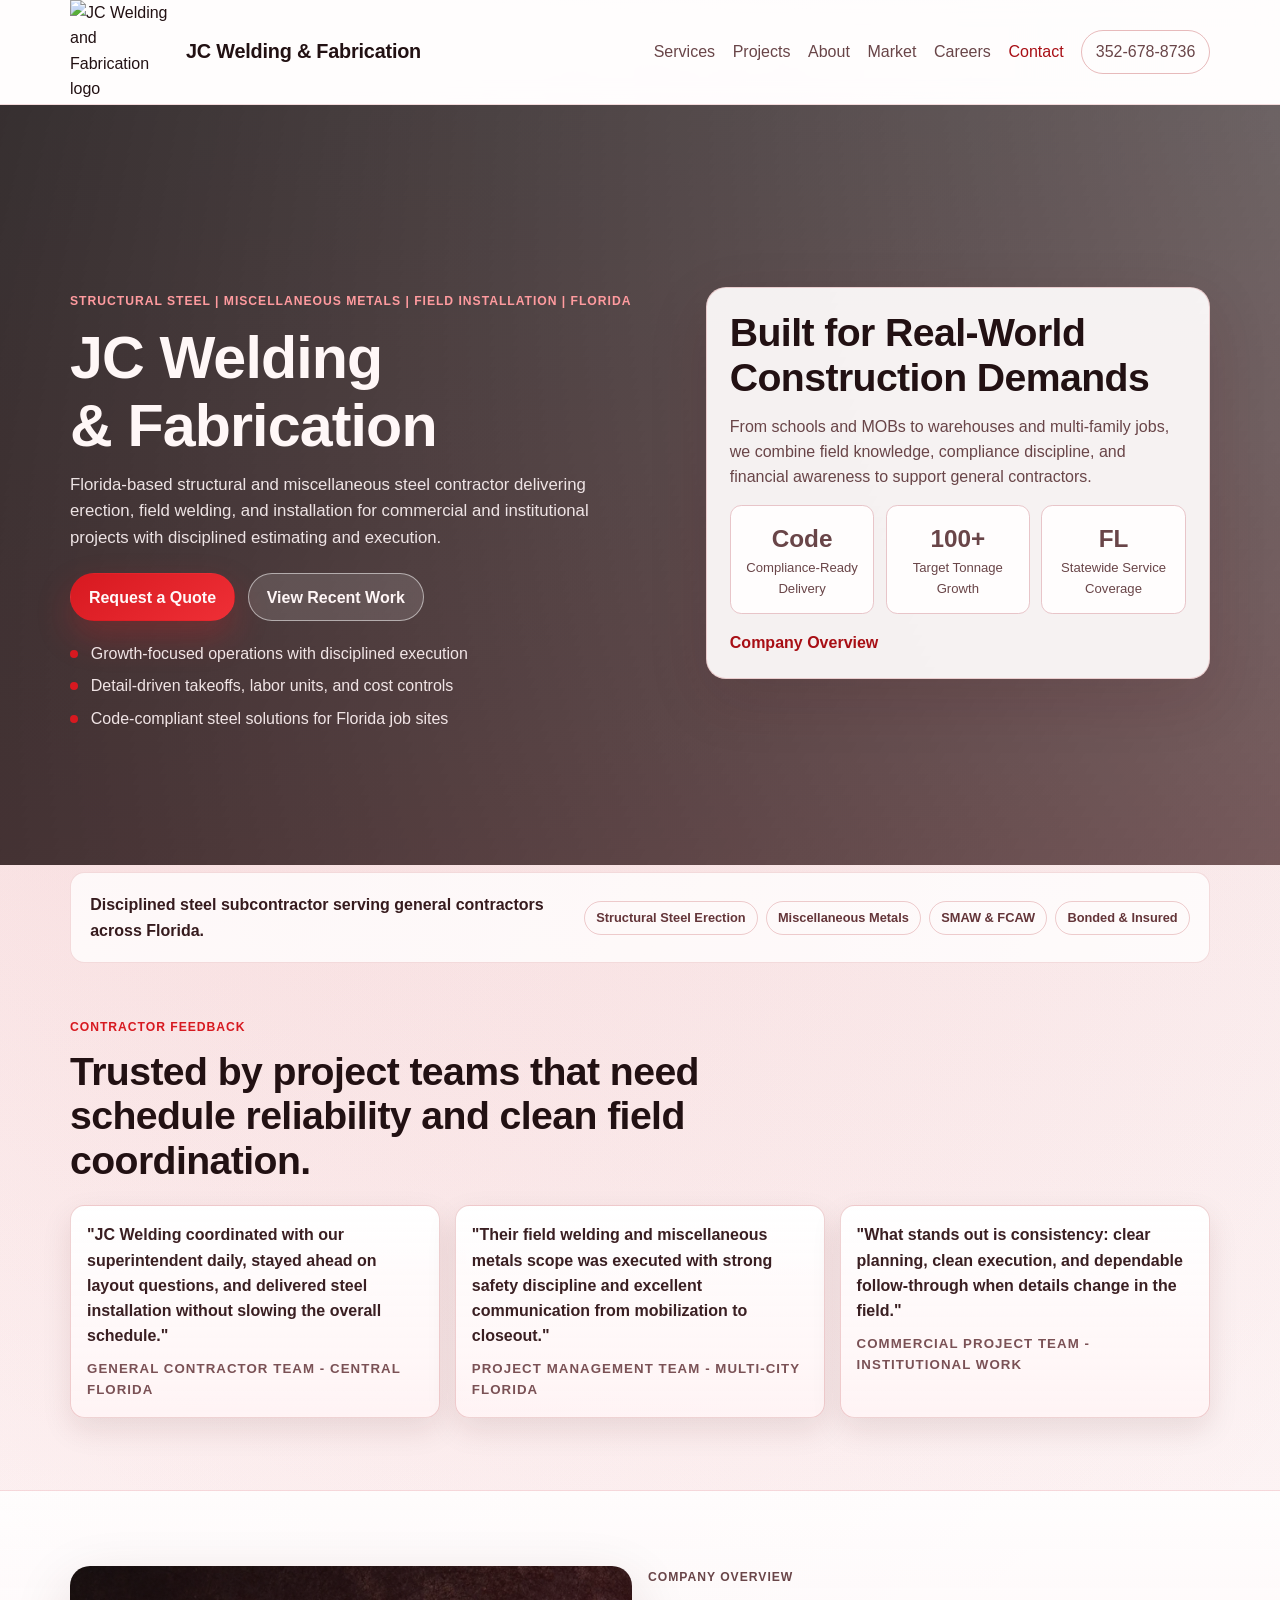
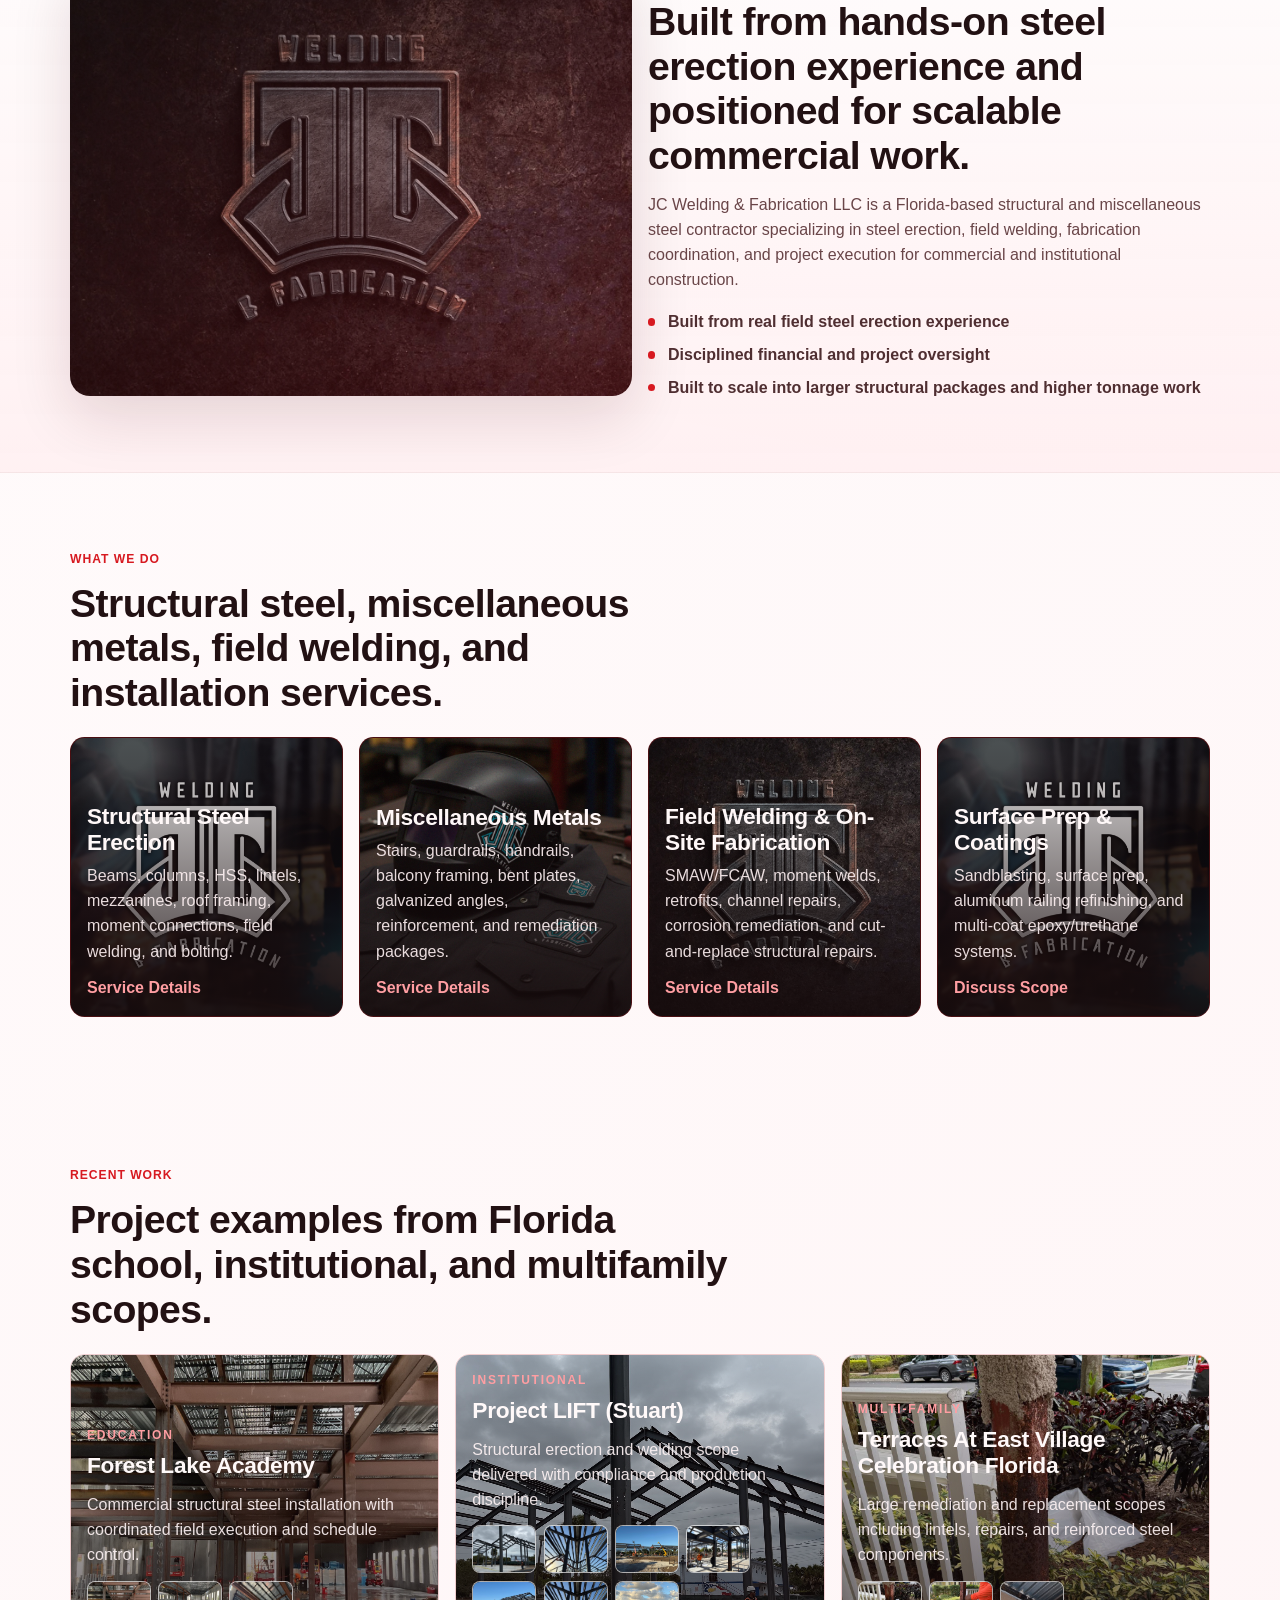
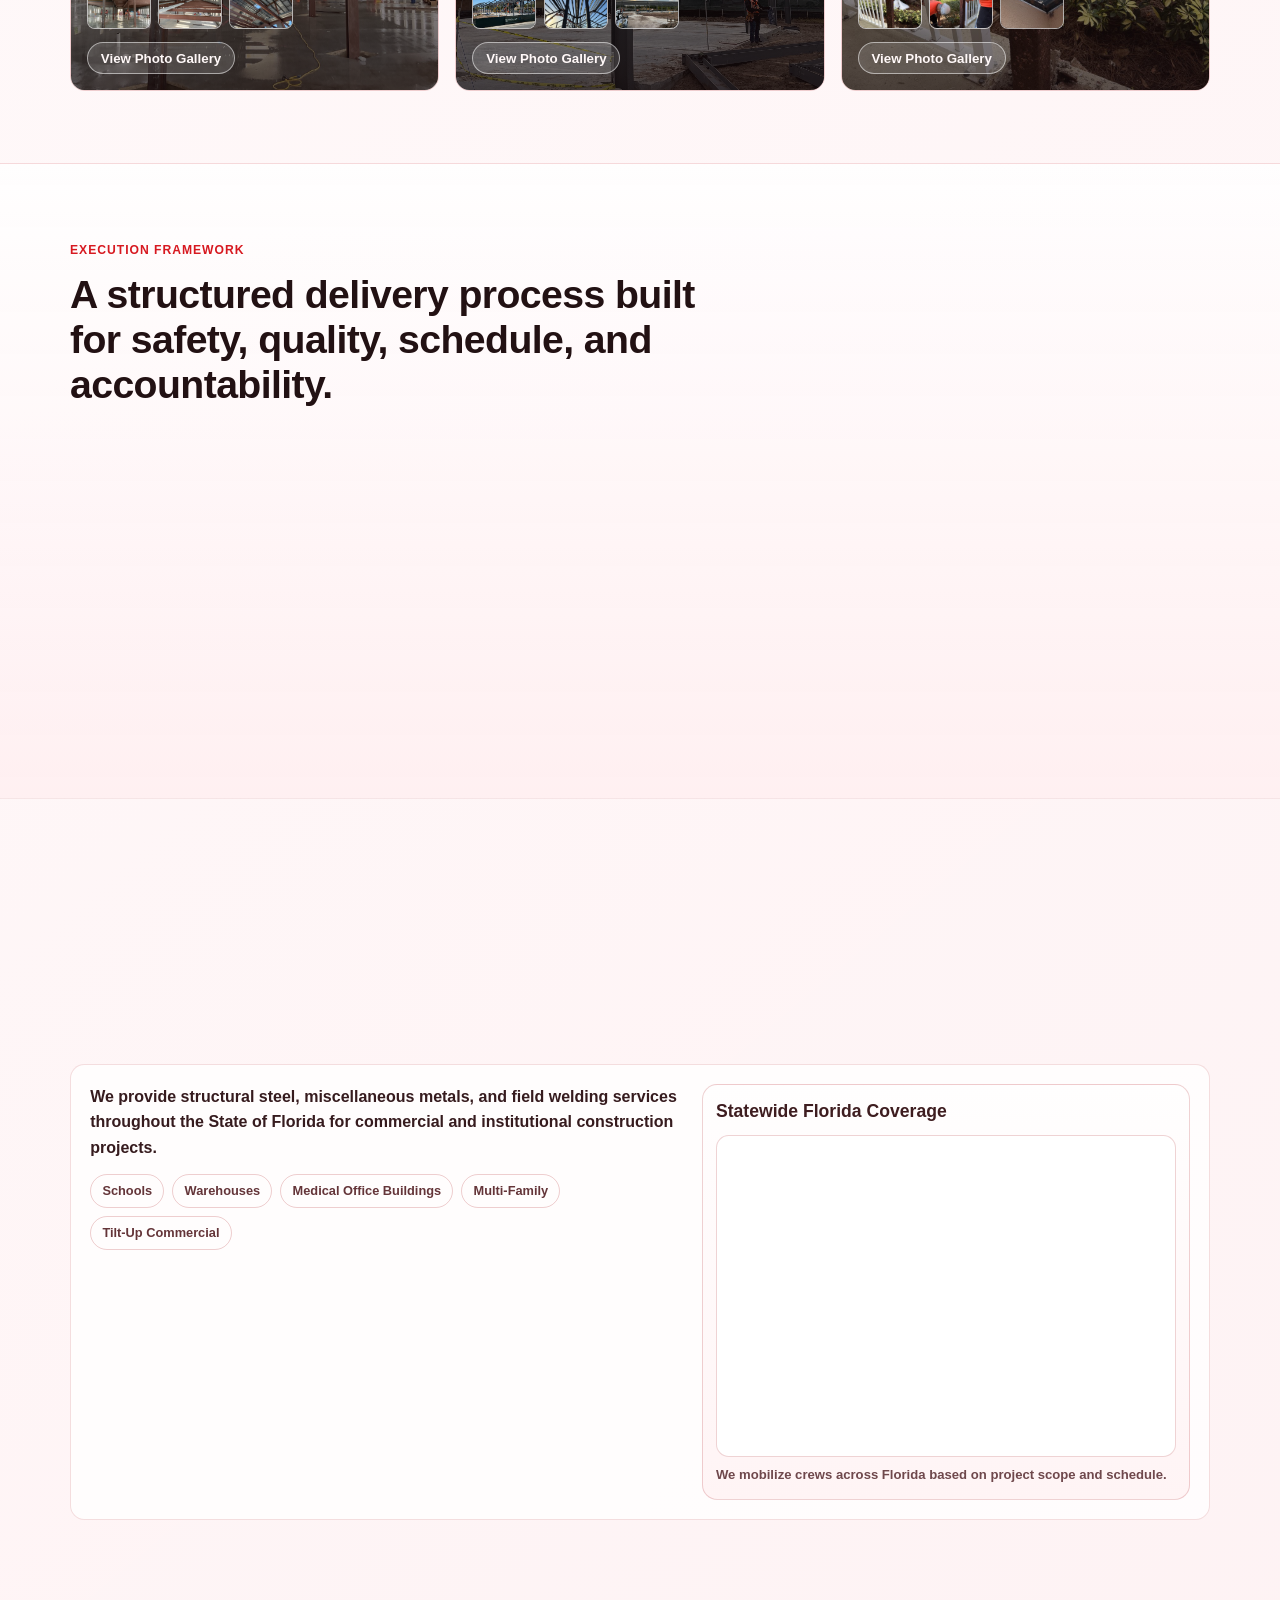
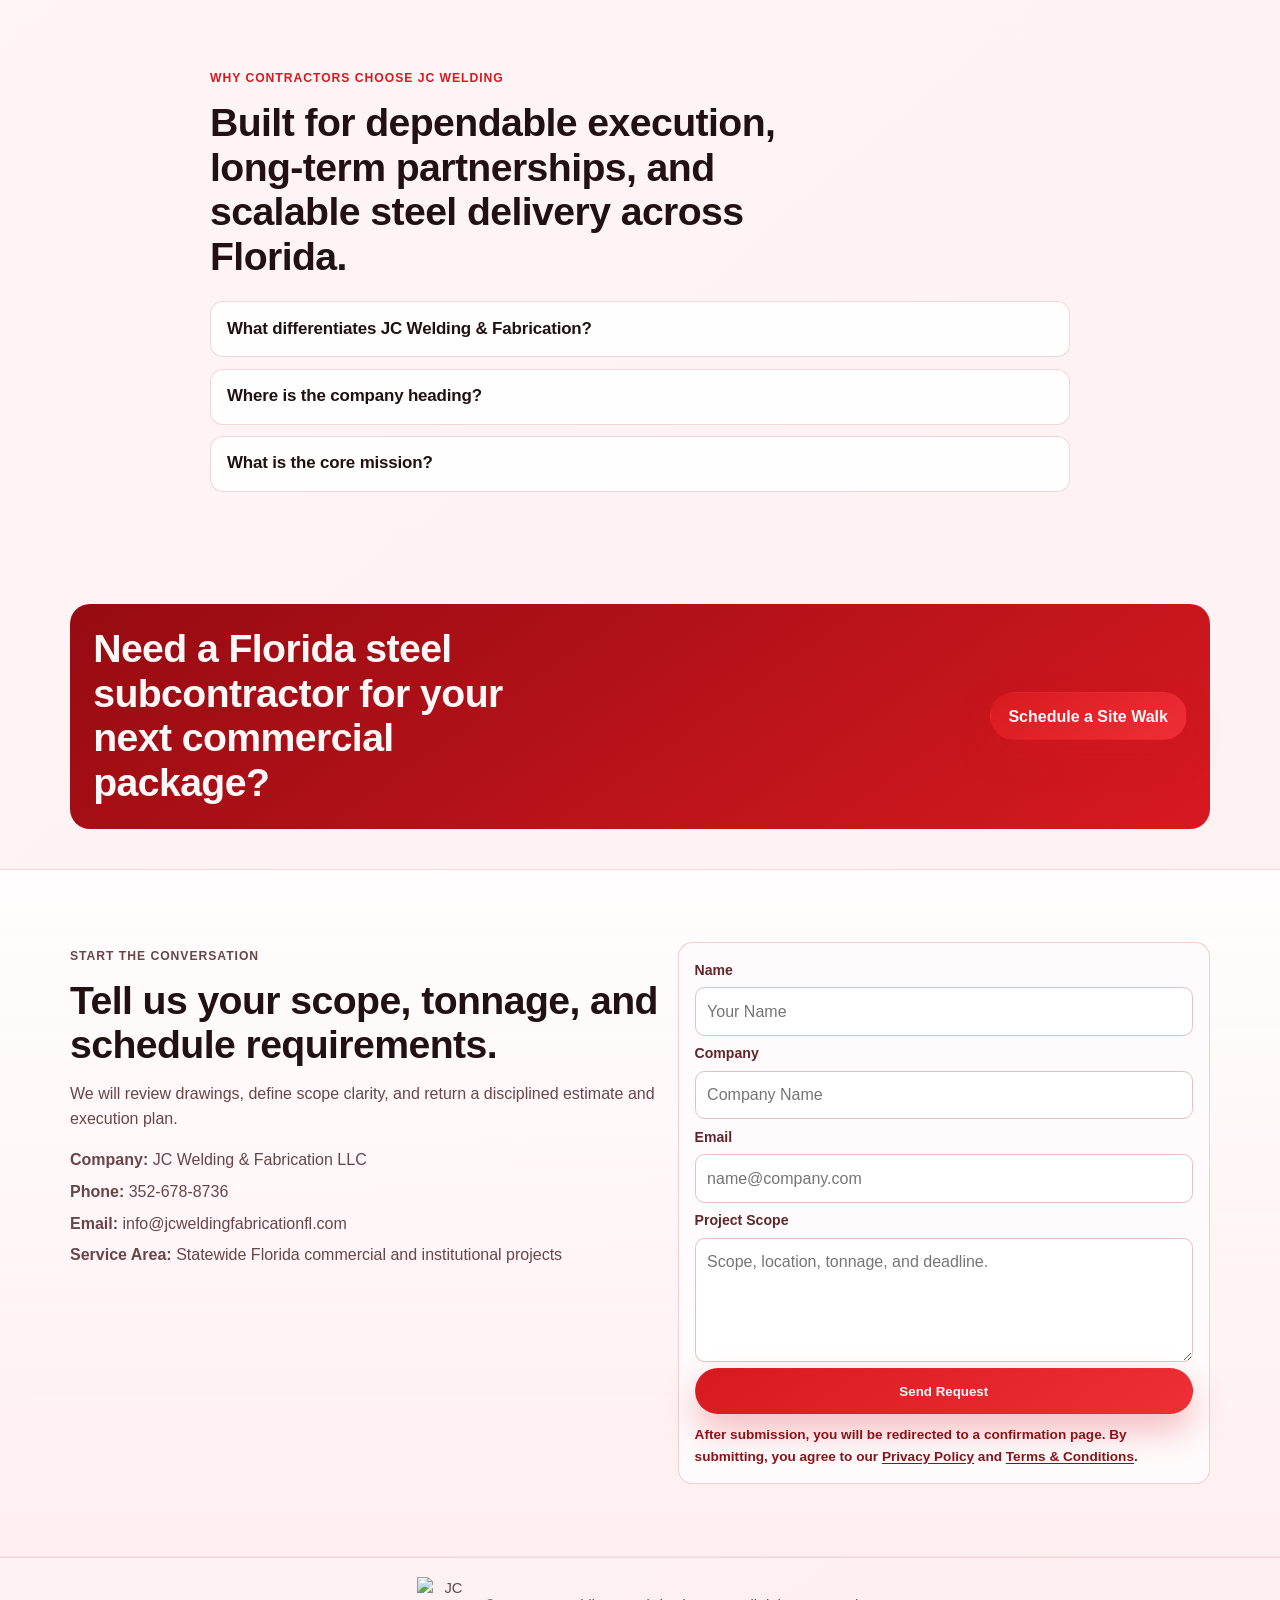
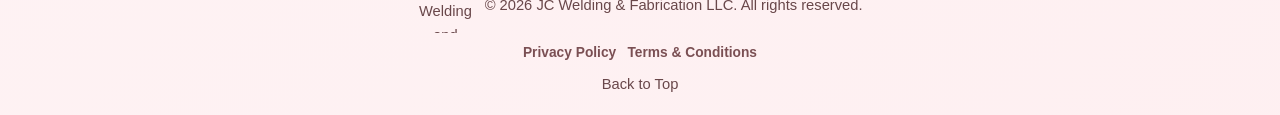
==== index.html @ 506fa2bc "Remove WhatsApp contact options and sync all asset updates" ====
<!DOCTYPE html>
<html lang="en">
<head>
  <meta charset="UTF-8" />
  <meta name="viewport" content="width=device-width, initial-scale=1.0" />
  <title>JC Welding &amp; Fabrication LLC | Structural Steel Florida</title>
  <meta name="description" content="JC Welding & Fabrication LLC is a Florida structural steel and miscellaneous metals contractor specializing in erection, field welding, and commercial installation." />
  <meta name="robots" content="index, follow, max-image-preview:large" />
  <meta name="googlebot" content="index, follow" />
  <meta name="theme-color" content="#c61d24" />
  <link rel="canonical" href="https://jcweldingfabricationfl.com/" />

  <meta property="og:type" content="website" />
  <meta property="og:site_name" content="JC Welding & Fabrication LLC" />
  <meta property="og:title" content="JC Welding & Fabrication LLC | Structural Steel Florida" />
  <meta property="og:description" content="Florida structural steel and miscellaneous metals contractor specializing in erection, field welding, and commercial installation." />
  <meta property="og:url" content="https://jcweldingfabricationfl.com/" />
  <meta property="og:image" content="https://jcweldingfabricationfl.com/assets/jc-logo-red-white.png?v=2" />

  <meta name="twitter:card" content="summary_large_image" />
  <meta name="twitter:title" content="JC Welding & Fabrication LLC | Structural Steel Florida" />
  <meta name="twitter:description" content="Florida structural steel and miscellaneous metals contractor specializing in erection, field welding, and commercial installation." />
  <meta name="twitter:image" content="https://jcweldingfabricationfl.com/assets/jc-logo-red-white.png?v=2" />
  <link rel="icon" type="image/png" sizes="32x32" href="assets/favicon-32x32.png?v=2" />
  <link rel="icon" type="image/png" sizes="16x16" href="assets/favicon-16x16.png?v=2" />
  <link rel="apple-touch-icon" sizes="180x180" href="assets/apple-touch-icon.png?v=2" />
  <link rel="stylesheet" href="styles.css" />
  <script type="application/ld+json">
    {
      "@context": "https://schema.org",
      "@graph": [
        {
          "@type": "WebSite",
          "name": "JC Welding & Fabrication LLC",
          "url": "https://jcweldingfabricationfl.com/"
        },
        {
          "@type": "GeneralContractor",
          "name": "JC Welding & Fabrication LLC",
          "url": "https://jcweldingfabricationfl.com/",
          "image": "https://jcweldingfabricationfl.com/assets/jc-logo-red-white.png?v=2",
          "telephone": "+1-352-678-8736",
          "email": "info@jcweldingfabricationfl.com",
          "areaServed": "Florida",
          "knowsAbout": [
            "Structural steel erection",
            "Miscellaneous metals",
            "Field welding",
            "Commercial steel installation"
          ]
        },
        {
          "@type": "FAQPage",
          "mainEntity": [
            {
              "@type": "Question",
              "name": "What differentiates JC Welding & Fabrication?",
              "acceptedAnswer": {
                "@type": "Answer",
                "text": "JC Welding combines hands-on field execution with structured planning, disciplined estimating, and strong communication across project teams to deliver safe, code-compliant installation and dependable schedule performance."
              }
            },
            {
              "@type": "Question",
              "name": "Where is the company heading?",
              "acceptedAnswer": {
                "@type": "Answer",
                "text": "The company is scaling as a statewide Florida steel subcontractor through expanded crew capacity, improved internal systems, and stronger fabricator partnerships for larger commercial packages."
              }
            },
            {
              "@type": "Question",
              "name": "What is the core mission?",
              "acceptedAnswer": {
                "@type": "Answer",
                "text": "Deliver reliable structural and miscellaneous steel solutions that meet code, protect schedules, and support long-term project success through safety, craftsmanship, and professional service."
              }
            }
          ]
        }
      ]
    }
  </script>
</head>
<body>
  <header class="site-header" id="top">
    <div class="container nav-wrap">
      <a class="logo" href="#top" aria-label="JC Welding and Fabrication home">
        <img class="logo-image" src="assets/jc-logo-red-white.png" alt="JC Welding and Fabrication logo" width="104" height="104" decoding="async" />
        <span class="logo-text">JC Welding &amp; Fabrication</span>
      </a>
      <button class="menu-toggle" aria-label="Toggle navigation" aria-expanded="false">
        <span></span><span></span><span></span>
      </button>
      <nav class="site-nav" aria-label="Main navigation">
        <a href="#services">Services</a>
        <a href="#projects">Projects</a>
        <a href="#about">About</a>
        <a href="#market">Market</a>
        <a href="/careers.html">Careers</a>
        <a href="#contact">Contact</a>
        <a class="nav-cta" href="tel:+13526788736">352-678-8736</a>
      </nav>
    </div>
  </header>

  <main>
    <section class="hero">
      <div class="hero-media" aria-hidden="true"></div>
      <div class="hero-overlay" aria-hidden="true"></div>
      <div class="container hero-grid">
        <div class="hero-copy reveal">
          <p class="eyebrow">Structural Steel | Miscellaneous Metals | Field Installation | Florida</p>
          <h1>JC Welding &amp; Fabrication</h1>
          <p class="intro">Florida-based structural and miscellaneous steel contractor delivering erection, field welding, and installation for commercial and institutional projects with disciplined estimating and execution.</p>
          <div class="hero-actions">
            <a class="btn btn-primary" href="#contact">Request a Quote</a>
            <a class="btn btn-secondary" href="#projects">View Recent Work</a>
          </div>
          <ul class="hero-checks">
            <li>Growth-focused operations with disciplined execution</li>
            <li>Detail-driven takeoffs, labor units, and cost controls</li>
            <li>Code-compliant steel solutions for Florida job sites</li>
          </ul>
        </div>

        <aside class="hero-panel reveal" aria-label="Company snapshot">
          <h2>Built for Real-World Construction Demands</h2>
          <p>From schools and MOBs to warehouses and multi-family jobs, we combine field knowledge, compliance discipline, and financial awareness to support general contractors.</p>
          <div class="hero-stats">
            <article>
              <p class="value">Code</p>
              <p class="label">Compliance-Ready Delivery</p>
            </article>
            <article>
              <p class="value">100+</p>
              <p class="label">Target Tonnage Growth</p>
            </article>
            <article>
              <p class="value">FL</p>
              <p class="label">Statewide Service Coverage</p>
            </article>
          </div>
          <a class="panel-link" href="#about">Company Overview</a>
        </aside>
      </div>
    </section>

    <section class="trust-bar">
      <div class="container trust-grid reveal">
        <p>Disciplined steel subcontractor serving general contractors across Florida.</p>
        <div class="badges">
          <span>Structural Steel Erection</span>
          <span>Miscellaneous Metals</span>
          <span>SMAW &amp; FCAW</span>
          <span>Bonded &amp; Insured</span>
        </div>
      </div>
    </section>

    <section class="section testimonials" id="testimonials">
      <div class="container">
        <div class="section-head reveal">
          <p class="eyebrow">Contractor Feedback</p>
          <h2>Trusted by project teams that need schedule reliability and clean field coordination.</h2>
        </div>
        <div class="testimonials-grid">
          <article class="testimonial-card reveal">
            <p class="quote">"JC Welding coordinated with our superintendent daily, stayed ahead on layout questions, and delivered steel installation without slowing the overall schedule."</p>
            <p class="author">General Contractor Team - Central Florida</p>
          </article>
          <article class="testimonial-card reveal">
            <p class="quote">"Their field welding and miscellaneous metals scope was executed with strong safety discipline and excellent communication from mobilization to closeout."</p>
            <p class="author">Project Management Team - Multi-City Florida</p>
          </article>
          <article class="testimonial-card reveal">
            <p class="quote">"What stands out is consistency: clear planning, clean execution, and dependable follow-through when details change in the field."</p>
            <p class="author">Commercial Project Team - Institutional Work</p>
          </article>
        </div>
      </div>
    </section>

    <section class="section section-alt" id="about">
      <div class="container about-grid">
        <div class="about-media reveal" role="img" aria-label="JC Welding and Fabrication field crew"></div>
        <div class="about-copy reveal">
          <p class="eyebrow">Company Overview</p>
          <h2>Built from hands-on steel erection experience and positioned for scalable commercial work.</h2>
          <p>JC Welding &amp; Fabrication LLC is a Florida-based structural and miscellaneous steel contractor specializing in steel erection, field welding, fabrication coordination, and project execution for commercial and institutional construction.</p>
          <ul class="about-list">
            <li>Built from real field steel erection experience</li>
            <li>Disciplined financial and project oversight</li>
            <li>Built to scale into larger structural packages and higher tonnage work</li>
          </ul>
        </div>
      </div>
    </section>

    <section class="section" id="services">
      <div class="container">
        <div class="section-head reveal">
          <p class="eyebrow">What We Do</p>
          <h2>Structural steel, miscellaneous metals, field welding, and installation services.</h2>
        </div>
        <div class="service-grid">
          <article class="service-card reveal" style="--card-image: url('assets/optimized/service1.jpg');">
            <div class="service-content">
              <h3>Structural Steel Erection</h3>
              <p>Beams, columns, HSS, lintels, mezzanines, roof framing, moment connections, field welding, and bolting.</p>
              <a href="structural-steel-florida.html">Service Details</a>
            </div>
          </article>
          <article class="service-card reveal" style="--card-image: url('assets/optimized/service3.jpg');">
            <div class="service-content">
              <h3>Miscellaneous Metals</h3>
              <p>Stairs, guardrails, handrails, balcony framing, bent plates, galvanized angles, reinforcement, and remediation packages.</p>
              <a href="miscellaneous-metals-florida.html">Service Details</a>
            </div>
          </article>
          <article class="service-card reveal" style="--card-image: url('assets/optimized/about-5.jpg');">
            <div class="service-content">
              <h3>Field Welding &amp; On-Site Fabrication</h3>
              <p>SMAW/FCAW, moment welds, retrofits, channel repairs, corrosion remediation, and cut-and-replace structural repairs.</p>
              <a href="field-welding-florida.html">Service Details</a>
            </div>
          </article>
          <article class="service-card reveal" style="--card-image: url('assets/optimized/service1.jpg');">
            <div class="service-content">
              <h3>Surface Prep &amp; Coatings</h3>
              <p>Sandblasting, surface prep, aluminum railing refinishing, and multi-coat epoxy/urethane systems.</p>
              <a href="#contact">Discuss Scope</a>
            </div>
          </article>
        </div>
      </div>
    </section>

    <section class="section" id="projects">
      <div class="container">
        <div class="section-head reveal">
          <p class="eyebrow">Recent Work</p>
          <h2>Project examples from Florida school, institutional, and multifamily scopes.</h2>
        </div>
        <div class="projects-grid">
          <article
            class="project-card reveal"
            style="--project-image: url('assets/optimized/forest1.jpg');"
            data-gallery-title="Forest Lake Academy - Structural Steel Package"
            data-gallery-images="assets/optimized/forest1.jpg|assets/optimized/forest2.jpg|assets/optimized/forest3.jpg"
            data-gallery-captions="Structural members staged for erection.|Field fit-up and weld coordination.|Installed steel package ready for next trade."
          >
            <div class="project-content">
              <p class="project-tag">Education</p>
              <h3>Forest Lake Academy</h3>
              <p>Commercial structural steel installation with coordinated field execution and schedule control.</p>
              <div class="project-thumbs" aria-label="Forest Lake Academy photo previews">
                <button class="project-thumb" type="button" data-gallery-trigger="0" aria-label="Open Forest Lake photo 1"><img src="assets/thumbs/forest1-thumb.jpg" alt="Forest Lake Academy structural steel" loading="lazy" decoding="async" width="64" height="48" /></button>
                <button class="project-thumb" type="button" data-gallery-trigger="1" aria-label="Open Forest Lake photo 2"><img src="assets/thumbs/forest2-thumb.jpg" alt="Forest Lake Academy field fit-up" loading="lazy" decoding="async" width="64" height="48" /></button>
                <button class="project-thumb" type="button" data-gallery-trigger="2" aria-label="Open Forest Lake photo 3"><img src="assets/thumbs/forest3-thumb.jpg" alt="Forest Lake Academy installed steel package" loading="lazy" decoding="async" width="64" height="48" /></button>
              </div>
              <button class="project-open" type="button">View Photo Gallery</button>
            </div>
          </article>

          <article
            class="project-card reveal"
            style="--project-image: url('assets/optimized/lift1.jpg');"
            data-gallery-title="Project LIFT - Stuart, FL"
            data-gallery-images="assets/optimized/lift1.jpg|assets/optimized/lift2.jpg|assets/optimized/lift3.jpg|assets/optimized/lift4.jpg|assets/optimized/lift5.jpg|assets/optimized/lift6.jpg|assets/optimized/lift7.jpg"
            data-gallery-captions="Active-site steel erection progression.|Connection details and field welding operations.|Final installation phase prior to closeout.|Installed scope ready for turnover and follow-on trades.|Crew coordination during active construction.|Field welding and install sequencing under schedule pressure.|Completed scope prepared for handoff and next trades."
          >
            <div class="project-content">
              <p class="project-tag">Institutional</p>
              <h3>Project LIFT (Stuart)</h3>
              <p>Structural erection and welding scope delivered with compliance and production discipline.</p>
              <div class="project-thumbs" aria-label="Project LIFT photo previews">
                <button class="project-thumb" type="button" data-gallery-trigger="0" aria-label="Open Project LIFT photo 1"><img src="assets/thumbs/lift1-thumb.jpg" alt="Project LIFT structural erection" loading="lazy" decoding="async" width="64" height="48" /></button>
                <button class="project-thumb" type="button" data-gallery-trigger="1" aria-label="Open Project LIFT photo 2"><img src="assets/thumbs/lift2-thumb.jpg" alt="Project LIFT weld operations" loading="lazy" decoding="async" width="64" height="48" /></button>
                <button class="project-thumb" type="button" data-gallery-trigger="2" aria-label="Open Project LIFT photo 3"><img src="assets/thumbs/lift3-thumb.jpg" alt="Project LIFT final install" loading="lazy" decoding="async" width="64" height="48" /></button>
                <button class="project-thumb" type="button" data-gallery-trigger="3" aria-label="Open Project LIFT photo 4"><img src="assets/thumbs/lift4-thumb.jpg" alt="Project LIFT field installation" loading="lazy" decoding="async" width="64" height="48" /></button>
                <button class="project-thumb" type="button" data-gallery-trigger="4" aria-label="Open Project LIFT photo 5"><img src="assets/thumbs/lift5-thumb.jpg" alt="Project LIFT installation progress view" loading="lazy" decoding="async" width="64" height="48" /></button>
                <button class="project-thumb" type="button" data-gallery-trigger="5" aria-label="Open Project LIFT photo 6"><img src="assets/thumbs/lift6-thumb.jpg" alt="Project LIFT field coordination detail" loading="lazy" decoding="async" width="64" height="48" /></button>
                <button class="project-thumb" type="button" data-gallery-trigger="6" aria-label="Open Project LIFT photo 7"><img src="assets/thumbs/lift7-thumb.jpg" alt="Project LIFT completed steel scope" loading="lazy" decoding="async" width="64" height="48" /></button>
              </div>
              <button class="project-open" type="button">View Photo Gallery</button>
            </div>
          </article>

          <article
            class="project-card reveal"
            style="--project-image: url('assets/optimized/family1.jpg');"
            data-gallery-title="Terraces At East Village Celebration Florida"
            data-gallery-images="assets/optimized/family1.jpg|assets/optimized/family2.jpg|assets/optimized/family3.jpg"
            data-gallery-captions="Site prep and structural condition assessment.|Steel remediation and replacement activities.|Final repaired steel components prepared for turnover."
          >
            <div class="project-content">
              <p class="project-tag">Multi-Family</p>
              <h3>Terraces At East Village Celebration Florida</h3>
              <p>Large remediation and replacement scopes including lintels, repairs, and reinforced steel components.</p>
              <div class="project-thumbs" aria-label="Terraces At East Village photo previews">
                <button class="project-thumb" type="button" data-gallery-trigger="0" aria-label="Open Terraces At East Village photo 1"><img src="assets/thumbs/family1-thumb.jpg" alt="Terraces At East Village steel remediation" loading="lazy" decoding="async" width="64" height="48" /></button>
                <button class="project-thumb" type="button" data-gallery-trigger="1" aria-label="Open Terraces At East Village photo 2"><img src="assets/thumbs/family2-thumb.jpg" alt="Terraces At East Village replacement scope" loading="lazy" decoding="async" width="64" height="48" /></button>
                <button class="project-thumb" type="button" data-gallery-trigger="2" aria-label="Open Terraces At East Village photo 3"><img src="assets/thumbs/family3-thumb.jpg" alt="Terraces At East Village repaired steel" loading="lazy" decoding="async" width="64" height="48" /></button>
              </div>
              <button class="project-open" type="button">View Photo Gallery</button>
            </div>
          </article>
        </div>
      </div>
    </section>

    <section class="section section-alt" id="process">
      <div class="container">
        <div class="section-head reveal">
          <p class="eyebrow">Execution Framework</p>
          <h2>A structured delivery process built for safety, quality, schedule, and accountability.</h2>
        </div>
        <div class="timeline">
          <article class="step reveal">
            <span>01</span>
            <h3>Scope Review &amp; Preconstruction Planning</h3>
            <p>We review drawings, connection details, logistics, and access constraints to define scope clearly before mobilization.</p>
          </article>
          <article class="step reveal">
            <span>02</span>
            <h3>Safety, QA/QC &amp; Compliance Control</h3>
            <p>Permits, documentation, inspection requirements, and quality checkpoints are managed proactively to keep work compliant and inspection-ready.</p>
          </article>
          <article class="step reveal">
            <span>03</span>
            <h3>Coordinated Field Execution</h3>
            <p>Our crews execute to plan with disciplined sequencing, clear communication with site teams, and consistent production standards.</p>
          </article>
          <article class="step reveal">
            <span>04</span>
            <h3>Closeout &amp; Performance Reporting</h3>
            <p>Each project closes with punch resolution, turnover documentation, and performance review to support long-term contractor partnerships.</p>
          </article>
        </div>
      </div>
    </section>

    <section class="section" id="market">
      <div class="container">
        <div class="section-head reveal">
          <p class="eyebrow">Market Focus</p>
          <h2>Statewide Florida coverage supporting commercial and institutional projects.</h2>
        </div>
        <div class="market-layout reveal">
          <div class="market-copy">
            <p>We provide structural steel, miscellaneous metals, and field welding services throughout the State of Florida for commercial and institutional construction projects.</p>
            <div class="badges">
              <span>Schools</span>
              <span>Warehouses</span>
              <span>Medical Office Buildings</span>
              <span>Multi-Family</span>
              <span>Tilt-Up Commercial</span>
            </div>
          </div>

          <aside class="market-map" aria-label="Florida service coverage map">
            <p class="market-map-title">Statewide Florida Coverage</p>
            <div class="market-embed">
              <iframe
                title="Google map of Florida service area"
                loading="lazy"
                referrerpolicy="no-referrer-when-downgrade"
                src="https://www.google.com/maps?q=Florida&output=embed"
                allowfullscreen>
              </iframe>
            </div>
            <p class="market-map-note">We mobilize crews across Florida based on project scope and schedule.</p>
          </aside>
        </div>
      </div>
    </section>

    <section class="section" id="faq">
      <div class="container faq-wrap">
        <div class="section-head reveal">
          <p class="eyebrow">Why Contractors Choose JC Welding</p>
          <h2>Built for dependable execution, long-term partnerships, and scalable steel delivery across Florida.</h2>
        </div>
        <div class="faq-list reveal">
          <details>
            <summary>What differentiates JC Welding &amp; Fabrication?</summary>
            <p>JC Welding combines hands-on field execution with structured planning, disciplined estimating, and strong communication across project teams. We focus on safe, code-compliant installation, clear scope coordination, and dependable schedule performance so general contractors can reduce risk and keep momentum from mobilization through closeout.</p>
          </details>
          <details>
            <summary>Where is the company heading?</summary>
            <p>Our direction is to scale as a statewide Florida steel subcontractor capable of supporting larger commercial packages with confidence. We are expanding crew capacity, improving internal systems, and strengthening partnerships with fabricators and project stakeholders to take on higher tonnage scopes while preserving quality, accountability, and responsiveness.</p>
          </details>
          <details>
            <summary>What is the core mission?</summary>
            <p>Our mission is to deliver reliable structural and miscellaneous steel solutions that meet code, protect schedules, and support long-term project success. Every job is executed with a commitment to safety, craftsmanship, documentation, and professional service, while continuing to build a stronger, more stable company for clients, partners, and future growth.</p>
          </details>
        </div>
      </div>
    </section>

    <section class="section cta-strip">
      <div class="container cta-grid reveal">
        <h2>Need a Florida steel subcontractor for your next commercial package?</h2>
        <a class="btn btn-primary" href="#contact">Schedule a Site Walk</a>
      </div>
    </section>

    <section class="section section-alt" id="contact">
      <div class="container contact-grid">
        <div class="contact-copy reveal">
          <p class="eyebrow">Start the Conversation</p>
          <h2>Tell us your scope, tonnage, and schedule requirements.</h2>
          <p>We will review drawings, define scope clarity, and return a disciplined estimate and execution plan.</p>
          <ul class="contact-list">
            <li><strong>Company:</strong> JC Welding &amp; Fabrication LLC</li>
            <li><strong>Phone:</strong> <a href="tel:+13526788736">352-678-8736</a></li>
            <li><strong>Email:</strong> <a href="mailto:info@jcweldingfabricationfl.com">info@jcweldingfabricationfl.com</a></li>
            <li><strong>Service Area:</strong> Statewide Florida commercial and institutional projects</li>
          </ul>
        </div>
        <form class="contact-form reveal" name="contact" method="POST" data-netlify="true" data-netlify-honeypot="bot-field" action="/thank-you.html">
          <input type="hidden" name="form-name" value="contact" />
          <p hidden>
            <label>Do not fill this out if you are human: <input name="bot-field" /></label>
          </p>

          <label for="name">Name</label>
          <input id="name" name="name" type="text" placeholder="Your Name" required />

          <label for="company">Company</label>
          <input id="company" name="company" type="text" placeholder="Company Name" required />

          <label for="email">Email</label>
          <input id="email" name="email" type="email" placeholder="name@company.com" required />

          <label for="scope">Project Scope</label>
          <textarea id="scope" name="scope" rows="4" placeholder="Scope, location, tonnage, and deadline." required></textarea>

          <button type="submit" class="btn btn-primary">Send Request</button>
          <p class="form-note">After submission, you will be redirected to a confirmation page. By submitting, you agree to our <a href="privacy-policy.html">Privacy Policy</a> and <a href="terms.html">Terms &amp; Conditions</a>.</p>
        </form>
      </div>
    </section>
  </main>

  <footer class="site-footer">
    <div class="container footer-grid">
      <div class="footer-brand">
        <img class="footer-logo" src="assets/jc-logo-red-white.png" alt="JC Welding and Fabrication logo" width="56" height="56" loading="lazy" decoding="async" />
        <p>&copy; <span id="year"></span> JC Welding &amp; Fabrication LLC. All rights reserved.</p>
      </div>
      <nav class="footer-links" aria-label="Legal">
        <a href="privacy-policy.html">Privacy Policy</a>
        <a href="terms.html">Terms &amp; Conditions</a>
      </nav>
      <a href="#top">Back to Top</a>
    </div>
  </footer>

  <div class="mobile-quick-actions" aria-label="Quick contact actions">
    <a class="mobile-action mobile-action-call" href="tel:+13526788736">Call 352-678-8736</a>
  </div>


  <div class="gallery-modal" id="project-gallery" aria-hidden="true">
    <button class="gallery-backdrop" type="button" data-gallery-close aria-label="Close gallery"></button>
    <div class="gallery-dialog" role="dialog" aria-modal="true" aria-labelledby="gallery-title">
      <button class="gallery-close" type="button" data-gallery-close aria-label="Close gallery">&times;</button>
      <p class="gallery-kicker">Project Gallery</p>
      <h3 id="gallery-title"></h3>
      <figure class="gallery-figure">
        <img id="gallery-image" src="" alt="" />
        <figcaption id="gallery-caption"></figcaption>
      </figure>
      <div class="gallery-controls">
        <button type="button" class="gallery-nav" id="gallery-prev">Previous</button>
        <p class="gallery-counter" id="gallery-counter">1 / 1</p>
        <button type="button" class="gallery-nav" id="gallery-next">Next</button>
      </div>
    </div>
  </div>

  <script src="analytics-v2.js"></script>
  <script src="script.js"></script>
</body>
</html>
---- styles.css ----
:root {
  --bg: #fdf5f6;
  --surface: #ffffff;
  --surface-alt: #fff0f1;
  --ink: #221113;
  --muted: #694548;
  --primary: #d71920;
  --primary-strong: #a80f15;
  --line: #e8c5c9;
  --dark-overlay: rgba(18, 14, 15, 0.7);
  --shadow: 0 20px 60px rgba(71, 17, 21, 0.14);
  --radius-lg: 1.25rem;
  --radius-md: 0.9rem;
  --radius-sm: 0.6rem;
  --container: min(1140px, 92vw);
  --font-sans: -apple-system, BlinkMacSystemFont, "SF Pro Text", "SF Pro Display", "Segoe UI", Helvetica, Arial, sans-serif;
  --font-display: -apple-system, BlinkMacSystemFont, "SF Pro Display", "SF Pro Text", "Segoe UI", Helvetica, Arial, sans-serif;
}

*,
*::before,
*::after {
  box-sizing: border-box;
}

html {
  scroll-behavior: smooth;
}

body {
  margin: 0;
  font-family: var(--font-sans);
  font-weight: 400;
  background: var(--bg);
  color: var(--ink);
  line-height: 1.58;
  text-rendering: optimizeLegibility;
  -webkit-font-smoothing: antialiased;
  -moz-osx-font-smoothing: grayscale;
  background-image:
    radial-gradient(circle at 8% 10%, rgba(215, 25, 32, 0.1), transparent 24%),
    radial-gradient(circle at 88% 0%, rgba(168, 15, 21, 0.09), transparent 32%),
    linear-gradient(140deg, rgba(255, 255, 255, 0.88), rgba(255, 237, 239, 0.68));
}

h1,
h2,
h3 {
  font-family: var(--font-display);
  line-height: 1.14;
  margin: 0 0 0.8rem;
  letter-spacing: -0.015em;
  font-weight: 600;
}

h1 {
  font-size: clamp(2rem, 5vw, 3.7rem);
}

h2 {
  font-size: clamp(1.55rem, 3.3vw, 2.45rem);
}

h3 {
  font-size: clamp(1.08rem, 2vw, 1.42rem);
}

p {
  margin: 0 0 1rem;
}

a {
  color: inherit;
  text-decoration: none;
}

.container {
  width: var(--container);
  margin-inline: auto;
}

.site-header {
  position: sticky;
  top: 0;
  z-index: 24;
  backdrop-filter: blur(10px);
  background: rgba(255, 255, 255, 0.9);
  border-bottom: 1px solid rgba(168, 15, 21, 0.14);
}

.nav-wrap {
  display: flex;
  align-items: center;
  justify-content: space-between;
  gap: 1rem;
  min-height: 84px;
}

.logo {
  display: inline-flex;
  align-items: center;
  gap: 0.75rem;
}

.logo-image {
  width: clamp(64px, 11vw, 104px);
  height: auto;
  display: block;
  object-fit: contain;
}

.logo-text {
  font-family: var(--font-display);
  font-size: clamp(1rem, 2vw, 1.24rem);
  font-weight: 600;
  letter-spacing: -0.01em;
}

.site-nav {
  display: flex;
  align-items: center;
  gap: 1.1rem;
}

.site-nav a {
  color: var(--muted);
  font-weight: 500;
  transition: color 220ms ease;
}

.site-nav a:hover,
.site-nav a.active {
  color: var(--primary-strong);
}

.nav-cta {
  padding: 0.52rem 0.85rem;
  border-radius: 100px;
  border: 1px solid rgba(168, 15, 21, 0.28);
  color: var(--primary-strong);
}

.menu-toggle {
  display: none;
  border: 0;
  background: transparent;
  width: 2.6rem;
  height: 2.6rem;
  padding: 0.5rem;
  border-radius: 0.5rem;
}

.menu-toggle span {
  display: block;
  width: 100%;
  height: 2px;
  background: var(--ink);
  margin: 5px 0;
}

.hero {
  position: relative;
  min-height: clamp(520px, 88vh, 760px);
  display: grid;
  align-items: center;
  overflow: clip;
  padding: clamp(4rem, 8vw, 6rem) 0 3rem;
}

.hero-media,
.hero-overlay {
  position: absolute;
  inset: 0;
  pointer-events: none;
}

.hero-media {
  background-image: url("https://images.pexels.com/photos/15888226/pexels-photo-15888226.jpeg?auto=compress&cs=tinysrgb&w=1600");
  background-size: cover;
  background-position: center;
  transform: scale(1.03) translate3d(0, 0, 0);
  will-change: transform;
  animation: hero-ken-burns 18s cubic-bezier(0.45, 0.05, 0.55, 0.95) infinite alternate;
}

.hero-overlay {
  background:
    linear-gradient(120deg, rgba(17, 12, 13, 0.84), rgba(17, 12, 13, 0.52)),
    linear-gradient(0deg, rgba(168, 15, 21, 0.28), rgba(168, 15, 21, 0));
}

@keyframes hero-ken-burns {
  0% {
    transform: scale(1.03) translate3d(-1.1%, -0.8%, 0);
  }

  100% {
    transform: scale(1.09) translate3d(1.1%, 0.8%, 0);
  }
}

@media (prefers-reduced-motion: reduce) {
  .hero-media {
    animation: none;
    transform: scale(1.03) translate3d(0, 0, 0);
  }
}

.hero-grid {
  position: relative;
  display: grid;
  gap: 1.2rem;
  align-items: start;
  z-index: 1;
}

.hero-copy {
  color: #fff7f7;
}

.hero-copy h1 {
  max-width: 15ch;
  text-wrap: balance;
}

.eyebrow {
  display: inline-block;
  margin-bottom: 0.8rem;
  font-size: 0.76rem;
  font-weight: 600;
  letter-spacing: 0.08em;
  text-transform: uppercase;
  color: var(--primary);
}

.hero-copy .eyebrow {
  color: #ff9b9f;
}

.intro {
  max-width: 58ch;
  color: rgba(255, 245, 246, 0.9);
  font-size: 1.05rem;
}

.hero-actions {
  display: flex;
  flex-wrap: wrap;
  gap: 0.8rem;
  margin-top: 1.35rem;
}

.hero-checks {
  margin: 1.2rem 0 0;
  padding: 0;
  list-style: none;
  display: grid;
  gap: 0.45rem;
}

.hero-checks li {
  position: relative;
  padding-left: 1.3rem;
  color: rgba(255, 243, 244, 0.92);
  font-weight: 500;
}

.hero-checks li::before {
  content: "";
  position: absolute;
  left: 0;
  top: 0.57rem;
  width: 0.5rem;
  height: 0.5rem;
  border-radius: 50%;
  background: var(--primary);
}

.btn {
  display: inline-flex;
  align-items: center;
  justify-content: center;
  min-height: 2.9rem;
  padding: 0.66rem 1.12rem;
  border-radius: 100px;
  border: 1px solid transparent;
  font-weight: 600;
  transition: transform 220ms ease, box-shadow 220ms ease, background-color 220ms ease, border-color 220ms ease;
}

.btn:hover {
  transform: translateY(-2px);
}

.btn-primary {
  background: linear-gradient(145deg, var(--primary), #ef2f36);
  color: #fff8f8;
  box-shadow: 0 16px 34px rgba(215, 25, 32, 0.28);
}

.btn-primary:hover {
  background: linear-gradient(145deg, var(--primary-strong), #c5151d);
}

.btn-secondary {
  border-color: rgba(255, 255, 255, 0.52);
  color: #fff6f6;
  background: rgba(255, 255, 255, 0.12);
}

.hero-panel {
  background: rgba(255, 252, 252, 0.94);
  border-radius: var(--radius-lg);
  border: 1px solid rgba(168, 15, 21, 0.16);
  padding: 1.45rem;
  box-shadow: var(--shadow);
}

.hero-panel p {
  color: var(--muted);
}

.hero-stats {
  display: grid;
  grid-template-columns: repeat(3, minmax(0, 1fr));
  gap: 0.7rem;
  margin-top: 0.9rem;
}

.hero-stats article {
  padding: 0.85rem 0.58rem;
  border: 1px solid var(--line);
  border-radius: 0.7rem;
  background: #fffdfd;
  text-align: center;
}

.value {
  font-family: var(--font-display);
  font-size: 1.52rem;
  font-weight: 700;
  margin: 0;
}

.label {
  margin: 0;
  color: var(--muted);
  font-size: 0.82rem;
}

.panel-link {
  display: inline-block;
  margin-top: 0.95rem;
  color: var(--primary-strong);
  font-weight: 700;
}

.trust-bar {
  padding: 0.45rem 0 1.8rem;
}

.trust-grid {
  display: grid;
  gap: 1rem;
  align-items: center;
  padding: 1.2rem;
  border: 1px solid rgba(168, 15, 21, 0.13);
  border-radius: var(--radius-md);
  background: rgba(255, 255, 255, 0.77);
}

.trust-grid p {
  margin: 0;
  font-weight: 600;
  color: #361b1e;
}

.badges {
  display: flex;
  flex-wrap: wrap;
  gap: 0.5rem;
}

.badges span {
  padding: 0.36rem 0.7rem;
  border-radius: 999px;
  border: 1px solid rgba(168, 15, 21, 0.2);
  font-size: 0.8rem;
  font-weight: 700;
  color: #643539;
}

.market-layout {
  display: grid;
  gap: 1rem;
  align-items: start;
  padding: 1.2rem;
  border: 1px solid rgba(168, 15, 21, 0.13);
  border-radius: var(--radius-md);
  background: rgba(255, 255, 255, 0.77);
}

.market-copy {
  display: grid;
  gap: 0.9rem;
}

.market-copy p {
  margin: 0;
  font-weight: 600;
  color: #361b1e;
}

.market-map {
  border: 1px solid rgba(168, 15, 21, 0.18);
  border-radius: 0.95rem;
  background: linear-gradient(180deg, #fffefe, #fff4f5);
  padding: 0.8rem;
}

.market-map-title {
  margin: 0 0 0.55rem;
  font-family: var(--font-display);
  font-size: 1.1rem;
  font-weight: 700;
  color: #3e1d20;
}

.market-embed {
  border-radius: 0.8rem;
  border: 1px solid rgba(168, 15, 21, 0.18);
  overflow: hidden;
  background: #fff;
}

.market-embed iframe {
  display: block;
  width: 100%;
  min-height: 320px;
  border: 0;
}

.market-map-note {
  margin: 0.55rem 0 0;
  color: #6f484c;
  font-size: 0.82rem;
  font-weight: 600;
}

@media (min-width: 940px) {
  .market-layout {
    grid-template-columns: 1.1fr 0.9fr;
  }
}

@media (max-width: 640px) {
  .market-embed iframe {
    min-height: 260px;
  }
}

.section {
  padding: clamp(2.4rem, 7vw, 4.5rem) 0;
}

.section-alt {
  background: linear-gradient(180deg, rgba(255, 255, 255, 0.84), rgba(255, 238, 240, 0.78));
  border-top: 1px solid rgba(168, 15, 21, 0.1);
  border-bottom: 1px solid rgba(168, 15, 21, 0.1);
}

.section-head {
  margin-bottom: 1.35rem;
  max-width: 74ch;
}

.about-grid {
  display: grid;
  gap: 1rem;
  align-items: center;
}

.about-media {
  min-height: clamp(240px, 38vw, 430px);
  border-radius: var(--radius-lg);
  background-image:
    linear-gradient(140deg, rgba(25, 14, 15, 0.52), rgba(168, 15, 21, 0.28)),
    url("assets/optimized/about-5.jpg");
  background-size: cover;
  background-position: center;
  box-shadow: var(--shadow);
}

.about-copy p {
  color: var(--muted);
}

.about-list {
  list-style: none;
  margin: 0;
  padding: 0;
  display: grid;
  gap: 0.48rem;
}

.about-list li {
  position: relative;
  padding-left: 1.25rem;
  font-weight: 600;
  color: #4f2e31;
}

.about-list li::before {
  content: "";
  width: 0.46rem;
  height: 0.46rem;
  border-radius: 50%;
  background: var(--primary);
  position: absolute;
  left: 0;
  top: 0.6rem;
}

.service-grid {
  display: grid;
  grid-template-columns: repeat(auto-fit, minmax(240px, 1fr));
  gap: 1rem;
}

.service-card {
  position: relative;
  border-radius: var(--radius-md);
  overflow: hidden;
  min-height: 280px;
  border: 1px solid rgba(168, 15, 21, 0.2);
  background: #320f12;
}

.service-card::before,
.service-card::after {
  content: "";
  position: absolute;
  inset: 0;
}

.service-card::before {
  background-image: var(--card-image);
  background-size: cover;
  background-position: center;
  transform: scale(1.03);
}

.service-card::after {
  background: linear-gradient(180deg, rgba(23, 12, 13, 0.14), rgba(23, 12, 13, 0.88));
}

.service-content {
  position: relative;
  z-index: 1;
  height: 100%;
  display: flex;
  flex-direction: column;
  justify-content: flex-end;
  padding: 1rem;
  color: #fff8f8;
}

.service-content h3 {
  margin-bottom: 0.45rem;
}

.service-content p {
  margin-bottom: 0.7rem;
  color: rgba(255, 242, 243, 0.9);
}

.service-content a {
  display: inline-block;
  font-weight: 700;
  color: #ff9ea2;
}

.projects-grid {
  display: grid;
  grid-template-columns: repeat(auto-fit, minmax(260px, 1fr));
  gap: 1rem;
}

.project-card {
  position: relative;
  border-radius: var(--radius-md);
  overflow: hidden;
  min-height: 320px;
  border: 1px solid rgba(168, 15, 21, 0.18);
}

.project-card::before,
.project-card::after {
  content: "";
  position: absolute;
  inset: 0;
}

.project-card::before {
  background-image: var(--project-image);
  background-size: cover;
  background-position: center;
  transform: scale(1.04);
}

.project-card::after {
  background: linear-gradient(180deg, rgba(23, 12, 13, 0.08), rgba(23, 12, 13, 0.70));
}

.project-content {
  position: relative;
  z-index: 1;
  color: #fff9f9;
  display: flex;
  flex-direction: column;
  justify-content: flex-end;
  height: 100%;
  padding: 1rem;
}

.project-tag {
  margin: 0 0 0.5rem;
  font-size: 0.75rem;
  letter-spacing: 0.15em;
  text-transform: uppercase;
  color: #ff9ea2;
  font-weight: 700;
}

.project-content p:last-of-type {
  margin-bottom: 0;
  color: rgba(255, 244, 245, 0.9);
}

.project-thumbs {
  display: flex;
  flex-wrap: wrap;
  gap: 0.45rem;
  margin-top: 0.8rem;
}

.project-thumb {
  width: 64px;
  height: 48px;
  border: 1px solid rgba(255, 255, 255, 0.6);
  border-radius: 0.5rem;
  overflow: hidden;
  padding: 0;
  background: rgba(255, 255, 255, 0.1);
  cursor: pointer;
}

.project-thumb img {
  width: 100%;
  height: 100%;
  object-fit: cover;
  display: block;
  transition: transform 180ms ease;
}

.project-thumb:hover img,
.project-thumb:focus-visible img {
  transform: scale(1.06);
}

.project-thumb:focus-visible {
  outline: 2px solid #ffffff;
  outline-offset: 2px;
}

.project-open {
  margin-top: 0.85rem;
  align-self: flex-start;
  border: 1px solid rgba(255, 255, 255, 0.52);
  background: rgba(255, 255, 255, 0.14);
  color: #fff8f8;
  border-radius: 999px;
  padding: 0.48rem 0.8rem;
  font-weight: 700;
  font-family: inherit;
  cursor: pointer;
  transition: background-color 180ms ease, transform 180ms ease;
}

.project-open:hover {
  background: rgba(255, 255, 255, 0.25);
  transform: translateY(-1px);
}

.no-scroll {
  overflow: hidden;
}

.gallery-modal {
  position: fixed;
  inset: 0;
  z-index: 80;
  display: grid;
  place-items: center;
  padding: 1rem;
  opacity: 0;
  pointer-events: none;
  transition: opacity 220ms ease;
}

.gallery-modal.is-open {
  opacity: 1;
  pointer-events: auto;
}

.gallery-backdrop {
  position: absolute;
  inset: 0;
  border: 0;
  background: rgba(12, 8, 9, 0.76);
}

.gallery-dialog {
  position: relative;
  width: min(920px, 95vw);
  background: #fffafb;
  border: 1px solid rgba(168, 15, 21, 0.24);
  border-radius: 1rem;
  box-shadow: 0 26px 80px rgba(7, 6, 6, 0.42);
  padding: 1rem;
}

.gallery-close {
  position: absolute;
  top: 0.5rem;
  right: 0.5rem;
  width: 2rem;
  height: 2rem;
  border: 0;
  border-radius: 50%;
  cursor: pointer;
  background: rgba(168, 15, 21, 0.11);
  color: var(--primary-strong);
  font-size: 1.25rem;
  line-height: 1;
}

.gallery-kicker {
  margin: 0 0 0.2rem;
  color: var(--primary-strong);
  text-transform: uppercase;
  letter-spacing: 0.11em;
  font-size: 0.74rem;
  font-weight: 700;
}

#gallery-title {
  margin-bottom: 0.7rem;
}

.gallery-figure {
  margin: 0;
}

#gallery-image {
  width: 100%;
  max-height: min(64vh, 620px);
  object-fit: cover;
  border-radius: 0.7rem;
  border: 1px solid rgba(168, 15, 21, 0.2);
}

#gallery-caption {
  margin-top: 0.55rem;
  color: var(--muted);
  font-size: 0.94rem;
}

.gallery-controls {
  margin-top: 0.75rem;
  display: flex;
  align-items: center;
  justify-content: space-between;
  gap: 0.7rem;
}

.gallery-nav {
  border: 1px solid rgba(168, 15, 21, 0.28);
  background: #fff;
  color: var(--primary-strong);
  border-radius: 999px;
  min-height: 2.3rem;
  padding: 0.4rem 0.85rem;
  cursor: pointer;
  font-weight: 700;
}

.gallery-counter {
  margin: 0;
  font-weight: 700;
  color: #5c3337;
}

.timeline {
  display: grid;
  grid-template-columns: repeat(auto-fit, minmax(220px, 1fr));
  gap: 0.85rem;
}

.step {
  padding: 1.1rem;
  border-radius: var(--radius-md);
  border: 1px solid rgba(168, 15, 21, 0.15);
  background: var(--surface);
}

.step span {
  display: inline-grid;
  place-items: center;
  width: 2rem;
  height: 2rem;
  border-radius: 50%;
  margin-bottom: 0.7rem;
  font-family: var(--font-display);
  font-weight: 700;
  background: rgba(215, 25, 32, 0.14);
  color: var(--primary-strong);
}

.step p {
  color: var(--muted);
  margin-bottom: 0;
}

.faq-wrap {
  max-width: 860px;
}

.faq-list {
  display: grid;
  gap: 0.7rem;
}

.faq-list details {
  border: 1px solid rgba(168, 15, 21, 0.16);
  border-radius: 0.8rem;
  background: rgba(255, 255, 255, 0.88);
  padding: 0.85rem 1rem;
}

.faq-list summary {
  cursor: pointer;
  font-family: var(--font-display);
  font-size: 1.06rem;
  font-weight: 600;
  letter-spacing: -0.01em;
  list-style: none;
}

.faq-list summary::-webkit-details-marker {
  display: none;
}

.faq-list details p {
  margin: 0.65rem 0 0;
  color: var(--muted);
}

.cta-strip {
  padding-top: 2.5rem;
  padding-bottom: 2.5rem;
}

.cta-grid {
  display: flex;
  align-items: center;
  justify-content: space-between;
  gap: 1.2rem;
  flex-wrap: wrap;
  background: linear-gradient(145deg, #960b12, #d71920);
  color: #fff8f8;
  border-radius: var(--radius-lg);
  padding: 1.45rem;
}

.cta-grid h2 {
  margin: 0;
  max-width: 22ch;
}

.contact-grid {
  display: grid;
  gap: 1rem;
}

.contact-copy p,
.contact-copy li {
  color: var(--muted);
}

.contact-list {
  list-style: none;
  padding: 0;
  margin: 0;
}

.contact-list li + li {
  margin-top: 0.4rem;
}

.contact-form {
  background: #fffafb;
  border: 1px solid rgba(168, 15, 21, 0.18);
  border-radius: var(--radius-md);
  padding: 1rem;
  display: grid;
  gap: 0.4rem;
}

.contact-form label {
  font-size: 0.88rem;
  font-weight: 700;
  color: #5f272b;
}

.contact-form input,
.contact-form textarea {
  width: 100%;
  border: 1px solid #e5c0c3;
  border-radius: var(--radius-sm);
  padding: 0.66rem 0.72rem;
  font: inherit;
  background: #fff;
  transition: border-color 180ms ease, box-shadow 180ms ease;
}

.contact-form input:focus,
.contact-form textarea:focus {
  border-color: #b50f16;
  box-shadow: 0 0 0 4px rgba(215, 25, 32, 0.15);
  outline: none;
}

.form-note {
  min-height: 1.2rem;
  margin: 0.2rem 0 0;
  color: #8c1218;
  font-size: 0.85rem;
  font-weight: 600;
}

.site-footer {
  border-top: 1px solid rgba(168, 15, 21, 0.12);
  padding: 1.2rem 0;
}

.footer-grid {
  display: flex;
  flex-direction: column;
  justify-content: center;
  align-items: center;
  text-align: center;
  gap: 0.55rem;
  color: #69474a;
  font-size: 0.92rem;
}

.footer-brand {
  display: flex;
  align-items: center;
  justify-content: center;
  gap: 0.7rem;
  flex-wrap: wrap;
}

.footer-brand p {
  margin: 0;
}

.footer-logo {
  width: clamp(40px, 7vw, 56px);
  height: auto;
  object-fit: contain;
}

.reveal {
  opacity: 0;
  transform: translateY(20px);
  transition: opacity 600ms ease, transform 600ms ease;
}

.reveal.visible {
  opacity: 1;
  transform: translateY(0);
}

@media (min-width: 940px) {
  .hero-grid {
    grid-template-columns: 1.1fr 0.9fr;
    gap: 1.2rem;
  }

  .trust-grid {
    grid-template-columns: 1.2fr auto;
  }

  .about-grid {
    grid-template-columns: 1fr 1fr;
  }

  .contact-grid {
    grid-template-columns: 1fr 0.9fr;
    align-items: start;
  }
}

@media (max-width: 900px) {
  .menu-toggle {
    display: inline-block;
  }

  .site-nav {
    position: absolute;
    right: 4vw;
    top: 76px;
    width: min(330px, 90vw);
    display: grid;
    gap: 0;
    background: #fff9fa;
    border: 1px solid rgba(168, 15, 21, 0.16);
    border-radius: 0.9rem;
    box-shadow: var(--shadow);
    max-height: 0;
    overflow: hidden;
    opacity: 0;
    transform: translateY(-8px);
    transition: max-height 280ms ease, opacity 220ms ease, transform 220ms ease;
    pointer-events: none;
  }

  .site-nav a {
    padding: 0.84rem 1rem;
    border-bottom: 1px solid rgba(168, 15, 21, 0.11);
  }

  .site-nav a:last-child {
    border-bottom: 0;
  }

  .site-nav.is-open {
    max-height: 470px;
    opacity: 1;
    transform: translateY(0);
    pointer-events: auto;
  }

  .hero {
    min-height: auto;
    padding-top: 5rem;
  }

  .hero-stats {
    grid-template-columns: repeat(3, minmax(0, 1fr));
  }
}

@media (max-width: 640px) {
  .logo-text {
    display: none;
  }

  .hero-stats {
    grid-template-columns: 1fr;
  }

  .hero-actions .btn,
  .cta-grid .btn {
    width: 100%;
  }

  .hero-copy h1 {
    max-width: 100%;
  }

  .gallery-dialog {
    padding: 0.8rem;
  }

  #gallery-image {
    max-height: 52vh;
  }

  .gallery-controls {
    flex-wrap: wrap;
  }

  .gallery-nav {
    flex: 1 1 auto;
  }
}

.testimonials {
  padding-top: 1.3rem;
}

.testimonials-grid {
  display: grid;
  grid-template-columns: repeat(auto-fit, minmax(220px, 1fr));
  gap: 0.9rem;
}

.testimonial-card {
  border: 1px solid rgba(168, 15, 21, 0.18);
  border-radius: var(--radius-md);
  background: linear-gradient(180deg, rgba(255, 255, 255, 0.98), rgba(255, 244, 245, 0.9));
  padding: 1rem;
  box-shadow: 0 12px 30px rgba(71, 17, 21, 0.1);
}

.testimonial-card .quote {
  margin: 0 0 0.65rem;
  font-weight: 600;
  color: #3a1f22;
}

.testimonial-card .author {
  margin: 0;
  font-size: 0.83rem;
  color: #7a5155;
  font-weight: 700;
  text-transform: uppercase;
  letter-spacing: 0.08em;
}

.mobile-quick-actions {
  position: fixed;
  left: 0;
  right: 0;
  bottom: 0;
  display: none;
  z-index: 40;
  padding: 0.55rem max(0.75rem, env(safe-area-inset-left)) calc(0.55rem + env(safe-area-inset-bottom)) max(0.75rem, env(safe-area-inset-right));
  gap: 0.55rem;
  background: rgba(255, 250, 250, 0.96);
  border-top: 1px solid rgba(168, 15, 21, 0.18);
  backdrop-filter: blur(8px);
}

.mobile-action {
  min-height: 2.8rem;
  border-radius: 999px;
  display: inline-flex;
  align-items: center;
  justify-content: center;
  font-weight: 700;
  font-size: 0.92rem;
}

.mobile-action-call {
  background: linear-gradient(145deg, var(--primary), #ef2f36);
  color: #fff;
}

@media (max-width: 900px) {
  body {
    padding-bottom: calc(4.5rem + env(safe-area-inset-bottom));
  }

  .mobile-quick-actions {
    display: grid;
    grid-template-columns: 1fr;
  }
}

.service-hero {
  position: relative;
  padding: clamp(6rem, 11vw, 8rem) 0 2.4rem;
  color: #fff8f8;
  background:
    linear-gradient(120deg, rgba(17, 12, 13, 0.86), rgba(17, 12, 13, 0.66)),
    linear-gradient(0deg, rgba(168, 15, 21, 0.3), rgba(168, 15, 21, 0.04)),
    var(--service-hero-image);
  background-size: cover;
  background-position: center;
}

.service-hero p {
  max-width: 64ch;
  color: rgba(255, 245, 246, 0.92);
}

.service-layout {
  display: grid;
  gap: 1rem;
}

.service-main,
.service-aside {
  border: 1px solid rgba(168, 15, 21, 0.16);
  border-radius: var(--radius-md);
  background: rgba(255, 255, 255, 0.9);
  padding: 1rem;
}

.service-main h2,
.service-aside h3 {
  margin-bottom: 0.6rem;
}

.service-list {
  margin: 0;
  padding-left: 1.1rem;
  display: grid;
  gap: 0.4rem;
  color: var(--muted);
  font-weight: 600;
}

.service-meta {
  list-style: none;
  margin: 0;
  padding: 0;
  display: grid;
  gap: 0.45rem;
}

.service-meta li {
  color: var(--muted);
}

.service-actions {
  display: flex;
  flex-wrap: wrap;
  gap: 0.7rem;
  margin-top: 1rem;
}

.service-actions .btn {
  min-width: 190px;
}

@media (min-width: 940px) {
  .service-layout {
    grid-template-columns: 1.2fr 0.8fr;
    align-items: start;
  }
}


.form-note a {
  color: #8c1218;
  font-weight: 600;
  text-decoration: underline;
  text-underline-offset: 2px;
}

.footer-links {
  display: flex;
  flex-wrap: wrap;
  justify-content: center;
  gap: 0.7rem;
}

.footer-links a {
  color: #7a4f53;
  font-weight: 600;
  font-size: 0.86rem;
}

.footer-links a:hover {
  color: var(--primary-strong);
}

.careers-grid {
  display: grid;
  gap: 1rem;
}

.careers-copy p,
.careers-copy li {
  color: var(--muted);
}

.careers-list {
  list-style: none;
  padding: 0;
  margin: 0 0 0.8rem;
  display: grid;
  gap: 0.35rem;
}

.careers-list li {
  position: relative;
  padding-left: 1.15rem;
  font-weight: 600;
  color: #4f2e31;
}

.careers-list li::before {
  content: "";
  width: 0.42rem;
  height: 0.42rem;
  border-radius: 50%;
  background: var(--primary);
  position: absolute;
  left: 0;
  top: 0.64rem;
}

.careers-form {
  background: #fffafb;
  border: 1px solid rgba(168, 15, 21, 0.18);
  border-radius: var(--radius-md);
  padding: 1rem;
  display: grid;
  gap: 0.4rem;
}

.careers-form label {
  font-size: 0.88rem;
  font-weight: 700;
  color: #5f272b;
}

.careers-form input,
.careers-form textarea,
.careers-form select {
  width: 100%;
  border: 1px solid #e5c0c3;
  border-radius: var(--radius-sm);
  padding: 0.66rem 0.72rem;
  font: inherit;
  background: #fff;
  transition: border-color 180ms ease, box-shadow 180ms ease;
}

.careers-form input:focus,
.careers-form textarea:focus,
.careers-form select:focus {
  border-color: #b50f16;
  box-shadow: 0 0 0 4px rgba(215, 25, 32, 0.15);
  outline: none;
}

@media (min-width: 940px) {
  .careers-grid {
    grid-template-columns: 1fr 0.95fr;
    align-items: start;
  }
}

.careers-hero {
  padding-top: clamp(5.6rem, 10vw, 7.2rem);
}

.careers-story-grid {
  display: grid;
  gap: 1rem;
  align-items: center;
}

.careers-story-copy p {
  color: var(--muted);
}

.careers-story-media {
  border: 1px solid rgba(168, 15, 21, 0.16);
  border-radius: var(--radius-lg);
  background: linear-gradient(180deg, #fff, #fff4f5);
  min-height: 220px;
  display: grid;
  place-items: center;
  box-shadow: var(--shadow);
}

.careers-story-media img {
  width: clamp(150px, 30vw, 220px);
  height: auto;
}

.careers-apply-wrap {
  max-width: 860px;
}

@media (min-width: 940px) {
  .careers-story-grid {
    grid-template-columns: 1.2fr 0.8fr;
  }
}
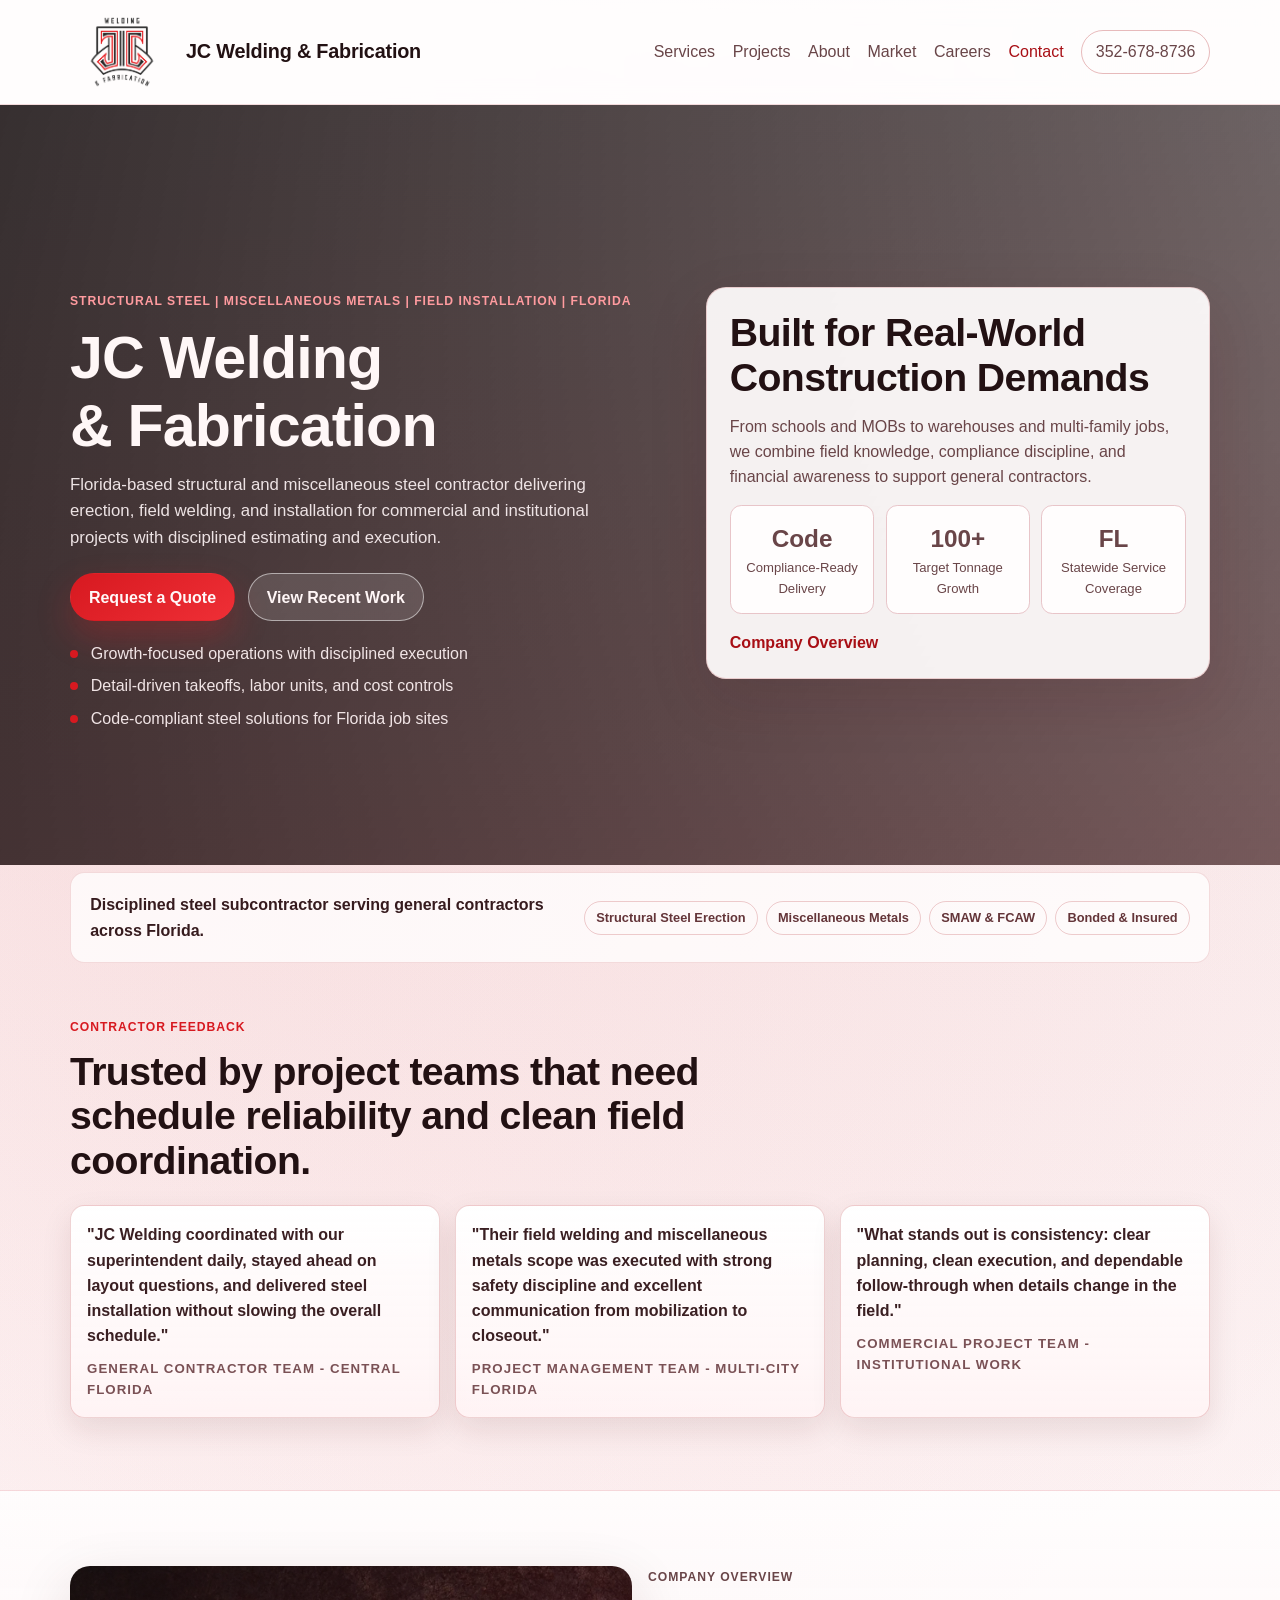
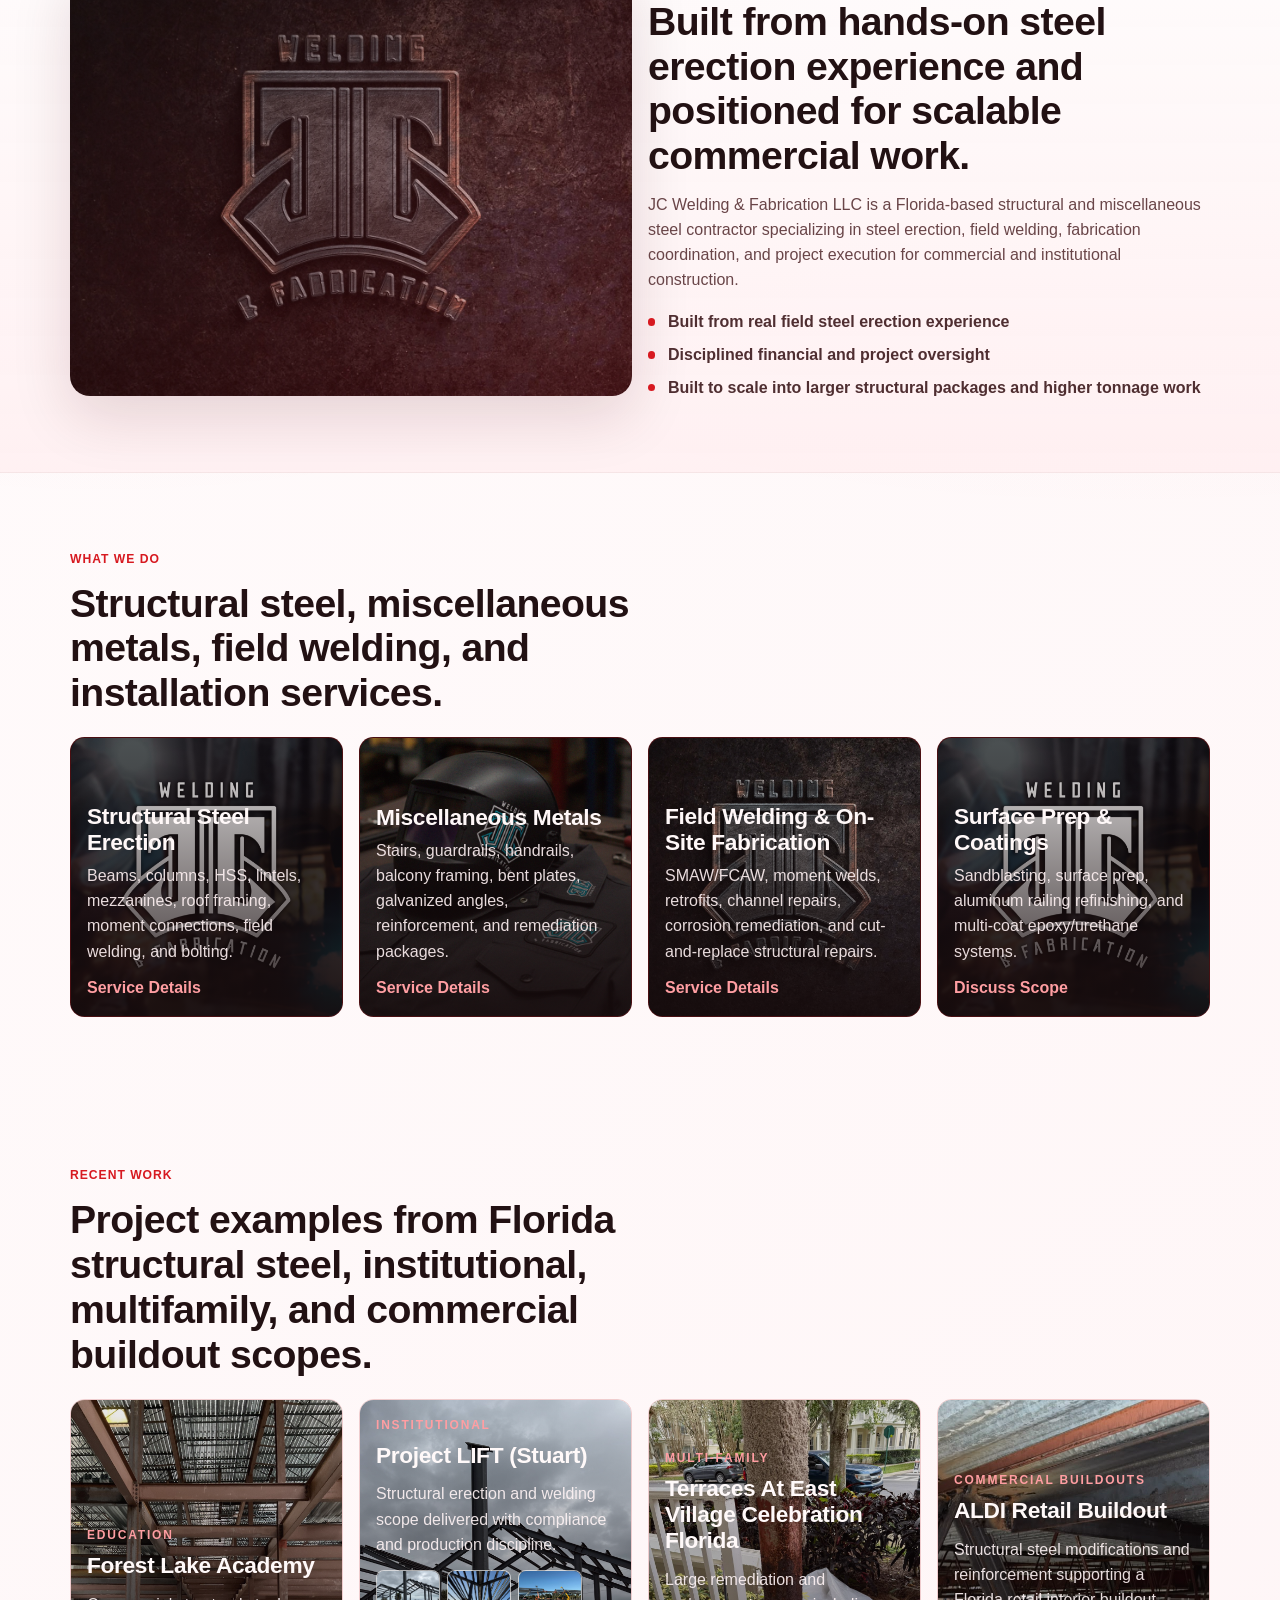
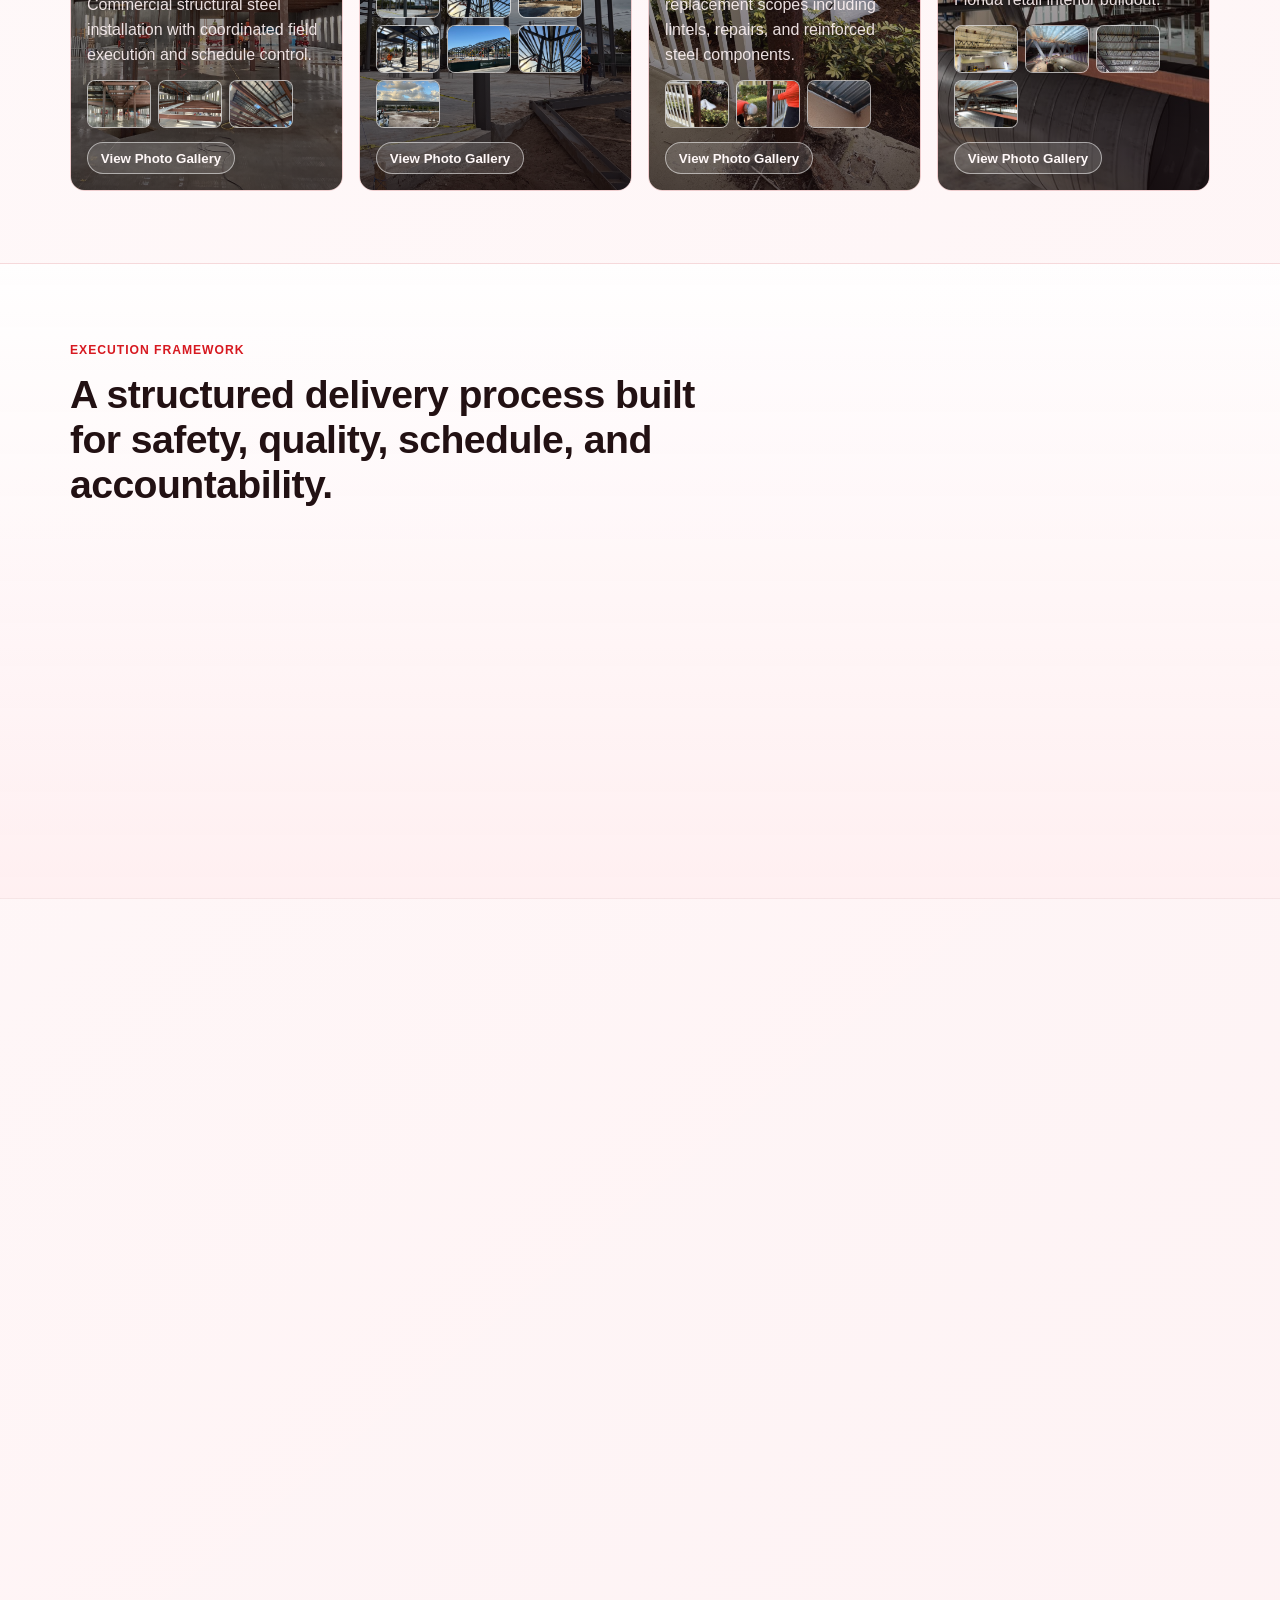
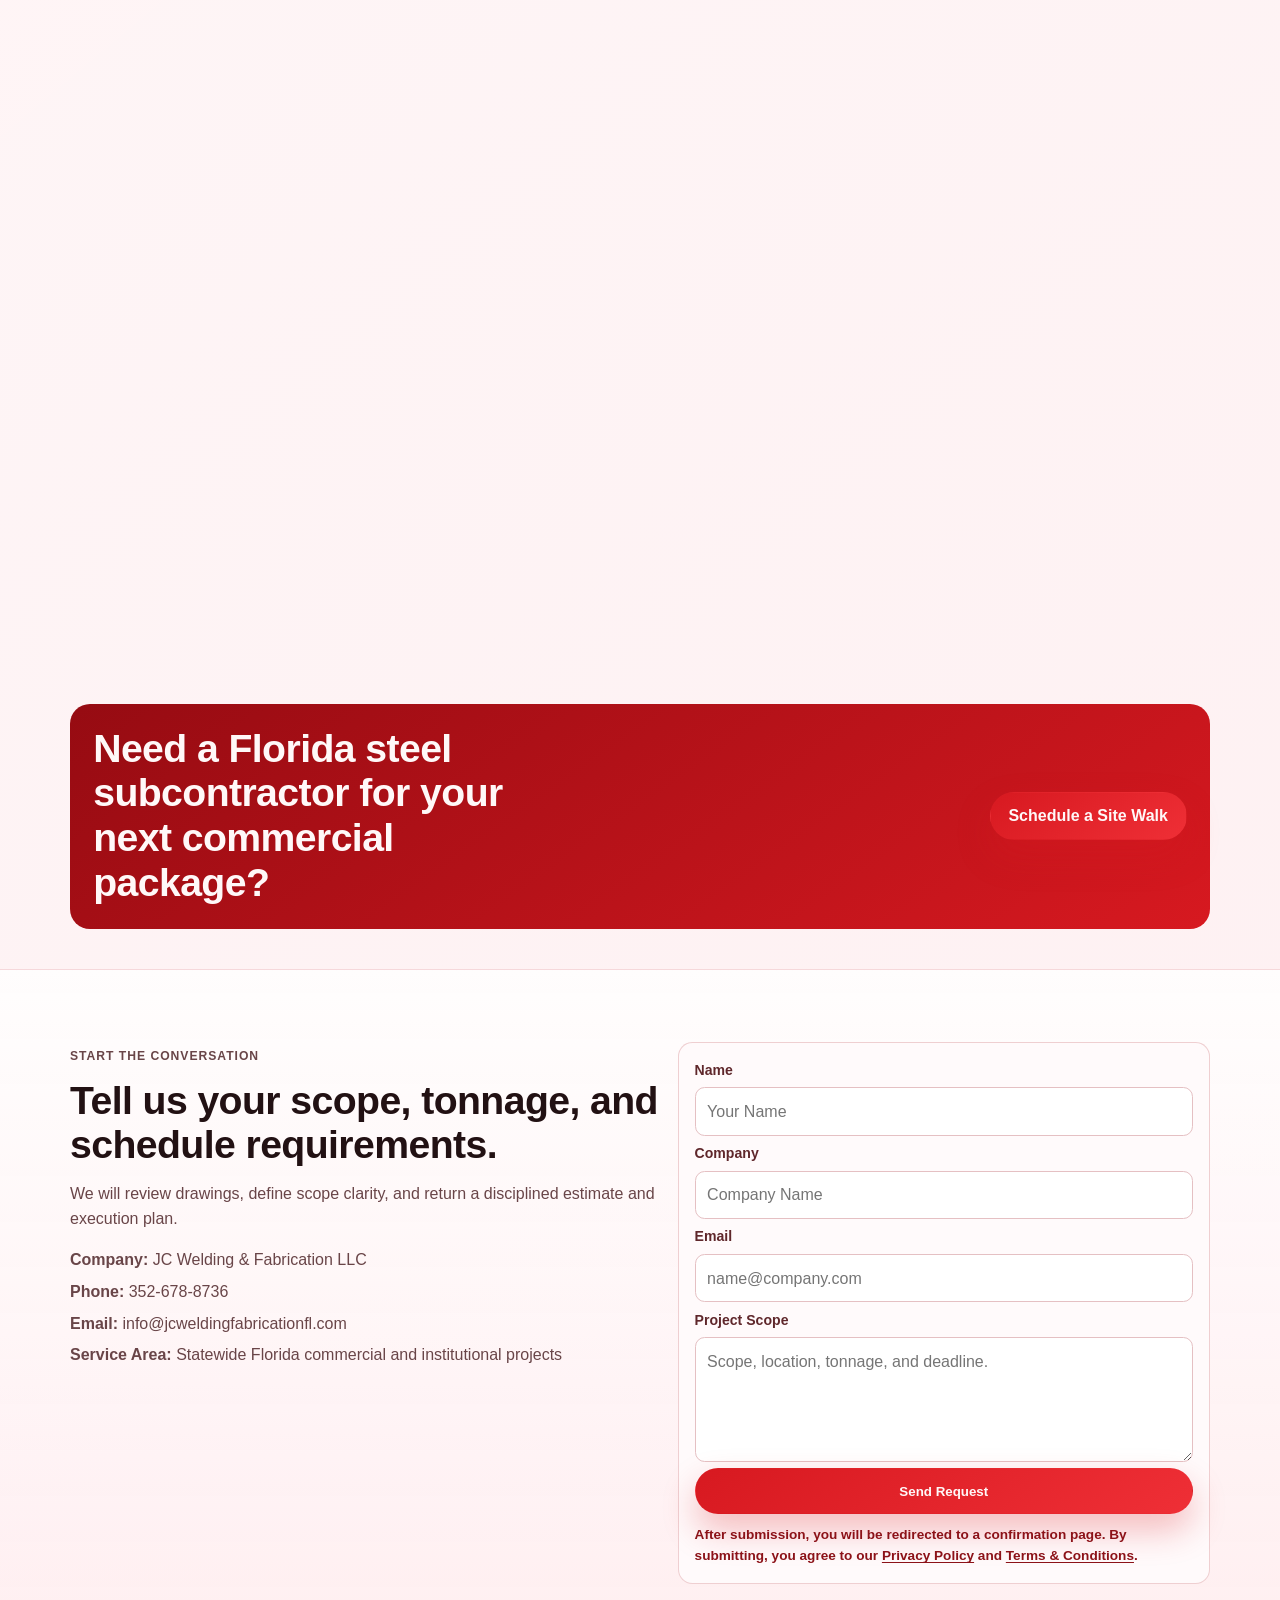
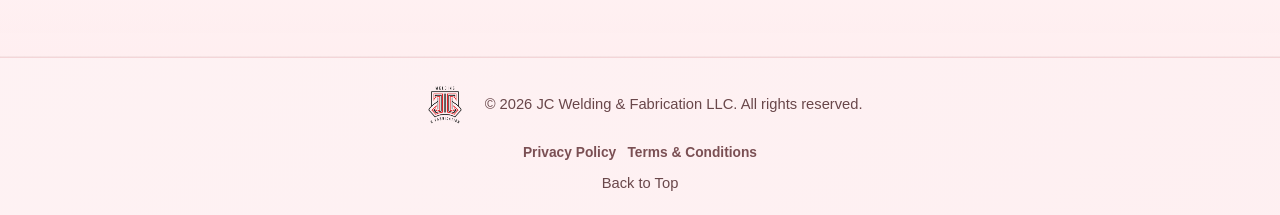
==== commit c049c189: "Add ALDI commercial buildout gallery" ====
--- a/index.html
+++ b/index.html
@@ -240,7 +240,7 @@
       <div class="container">
         <div class="section-head reveal">
           <p class="eyebrow">Recent Work</p>
-          <h2>Project examples from Florida school, institutional, and multifamily scopes.</h2>
+          <h2>Project examples from Florida structural steel, institutional, multifamily, and commercial buildout scopes.</h2>
         </div>
         <div class="projects-grid">
           <article
@@ -306,6 +306,27 @@
               <button class="project-open" type="button">View Photo Gallery</button>
             </div>
           </article>
+
+          <article
+            class="project-card reveal"
+            style="--project-image: url('assets/optimized/aldi4.jpg');"
+            data-gallery-title="ALDI Commercial Buildout - Florida"
+            data-gallery-images="assets/optimized/aldi1.jpg|assets/optimized/aldi2.jpg|assets/optimized/aldi3.jpg|assets/optimized/aldi4.jpg"
+            data-gallery-captions="Existing roof framing and open retail buildout area.|Field-installed steel framing and connection work.|Existing roof structure reviewed for buildout coordination.|Structural beam and joist reinforcement supporting the new retail layout."
+          >
+            <div class="project-content">
+              <p class="project-tag">Commercial Buildouts</p>
+              <h3>ALDI Retail Buildout</h3>
+              <p>Structural steel modifications and reinforcement supporting a Florida retail interior buildout.</p>
+              <div class="project-thumbs" aria-label="ALDI retail buildout photo previews">
+                <button class="project-thumb" type="button" data-gallery-trigger="0" aria-label="Open ALDI buildout photo 1"><img src="assets/thumbs/aldi1-thumb.jpg" alt="ALDI retail buildout roof framing overview" loading="lazy" decoding="async" width="64" height="48" /></button>
+                <button class="project-thumb" type="button" data-gallery-trigger="1" aria-label="Open ALDI buildout photo 2"><img src="assets/thumbs/aldi2-thumb.jpg" alt="ALDI buildout field-installed steel framing" loading="lazy" decoding="async" width="64" height="48" /></button>
+                <button class="project-thumb" type="button" data-gallery-trigger="2" aria-label="Open ALDI buildout photo 3"><img src="assets/thumbs/aldi3-thumb.jpg" alt="ALDI buildout existing roof structure" loading="lazy" decoding="async" width="64" height="48" /></button>
+                <button class="project-thumb" type="button" data-gallery-trigger="3" aria-label="Open ALDI buildout photo 4"><img src="assets/thumbs/aldi4-thumb.jpg" alt="ALDI buildout structural beam and joist reinforcement" loading="lazy" decoding="async" width="64" height="48" /></button>
+              </div>
+              <button class="project-open" type="button">View Photo Gallery</button>
+            </div>
+          </article>
         </div>
       </div>
     </section>
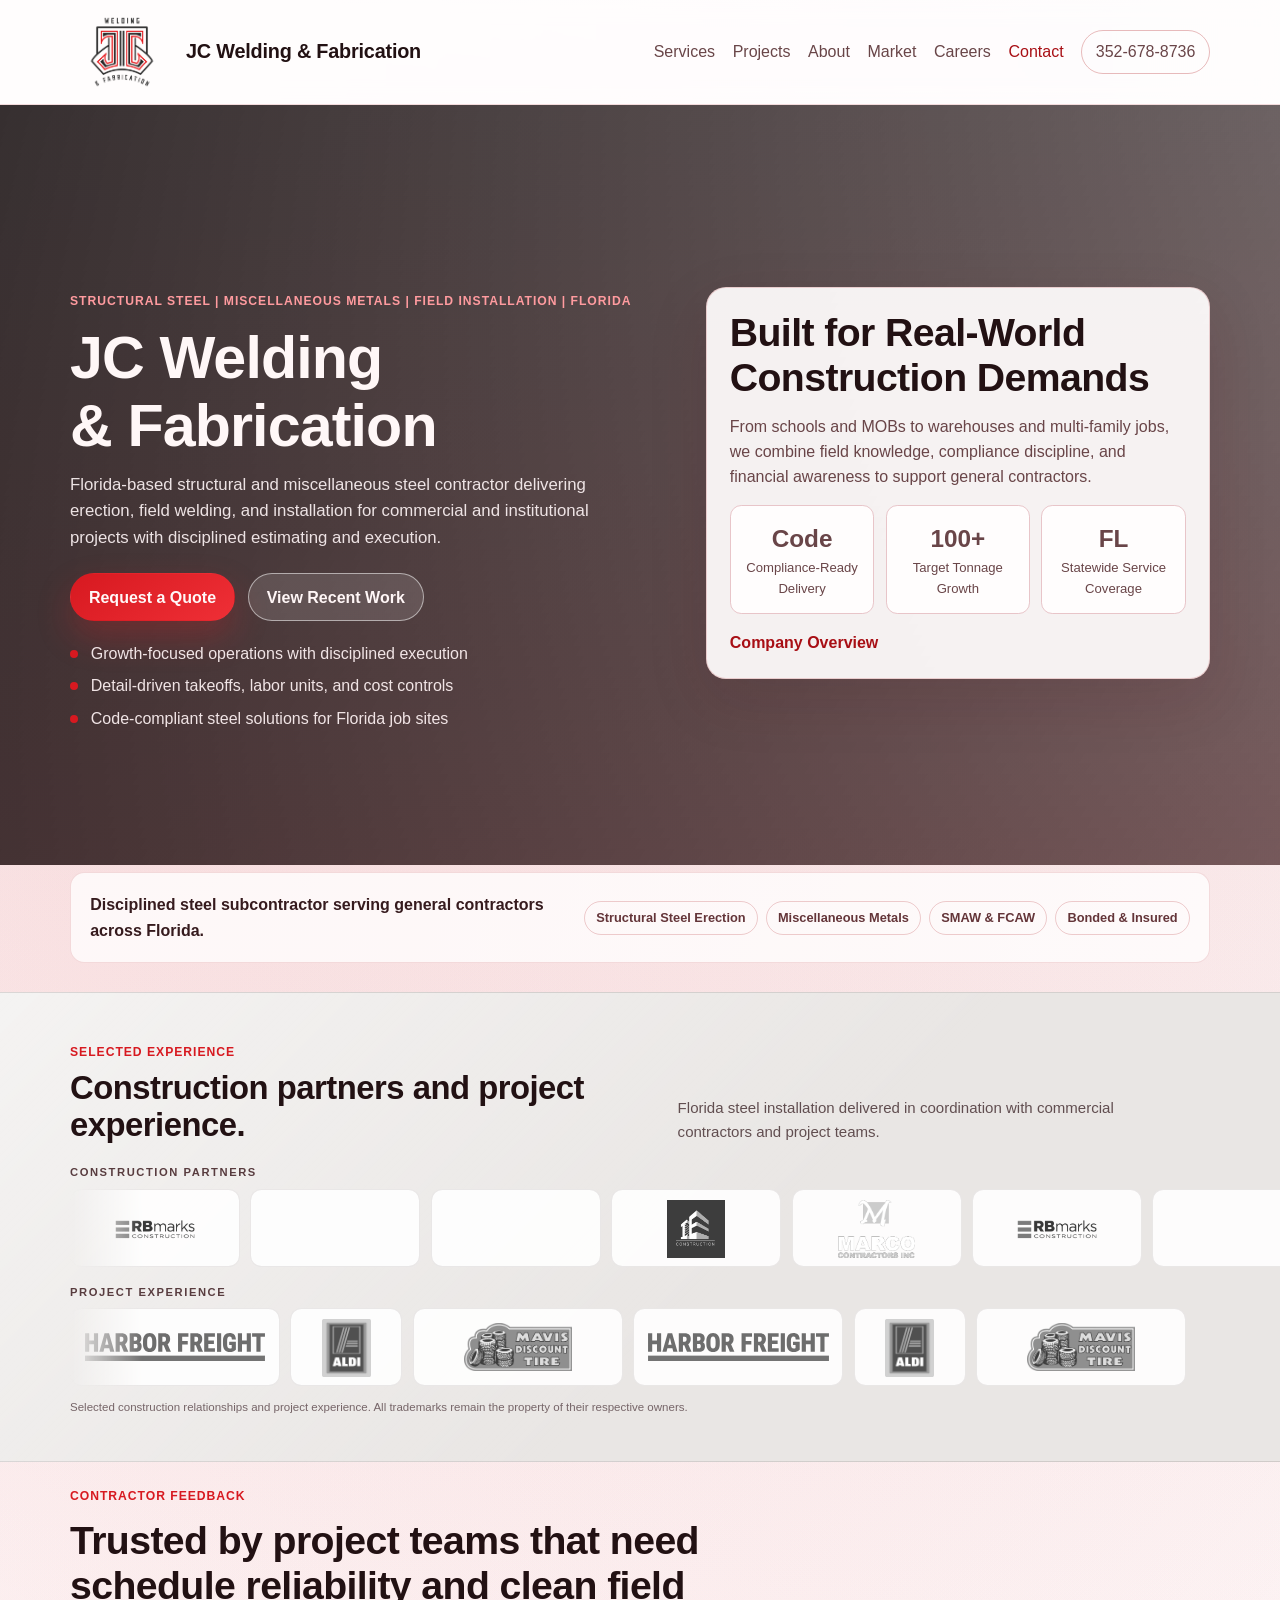
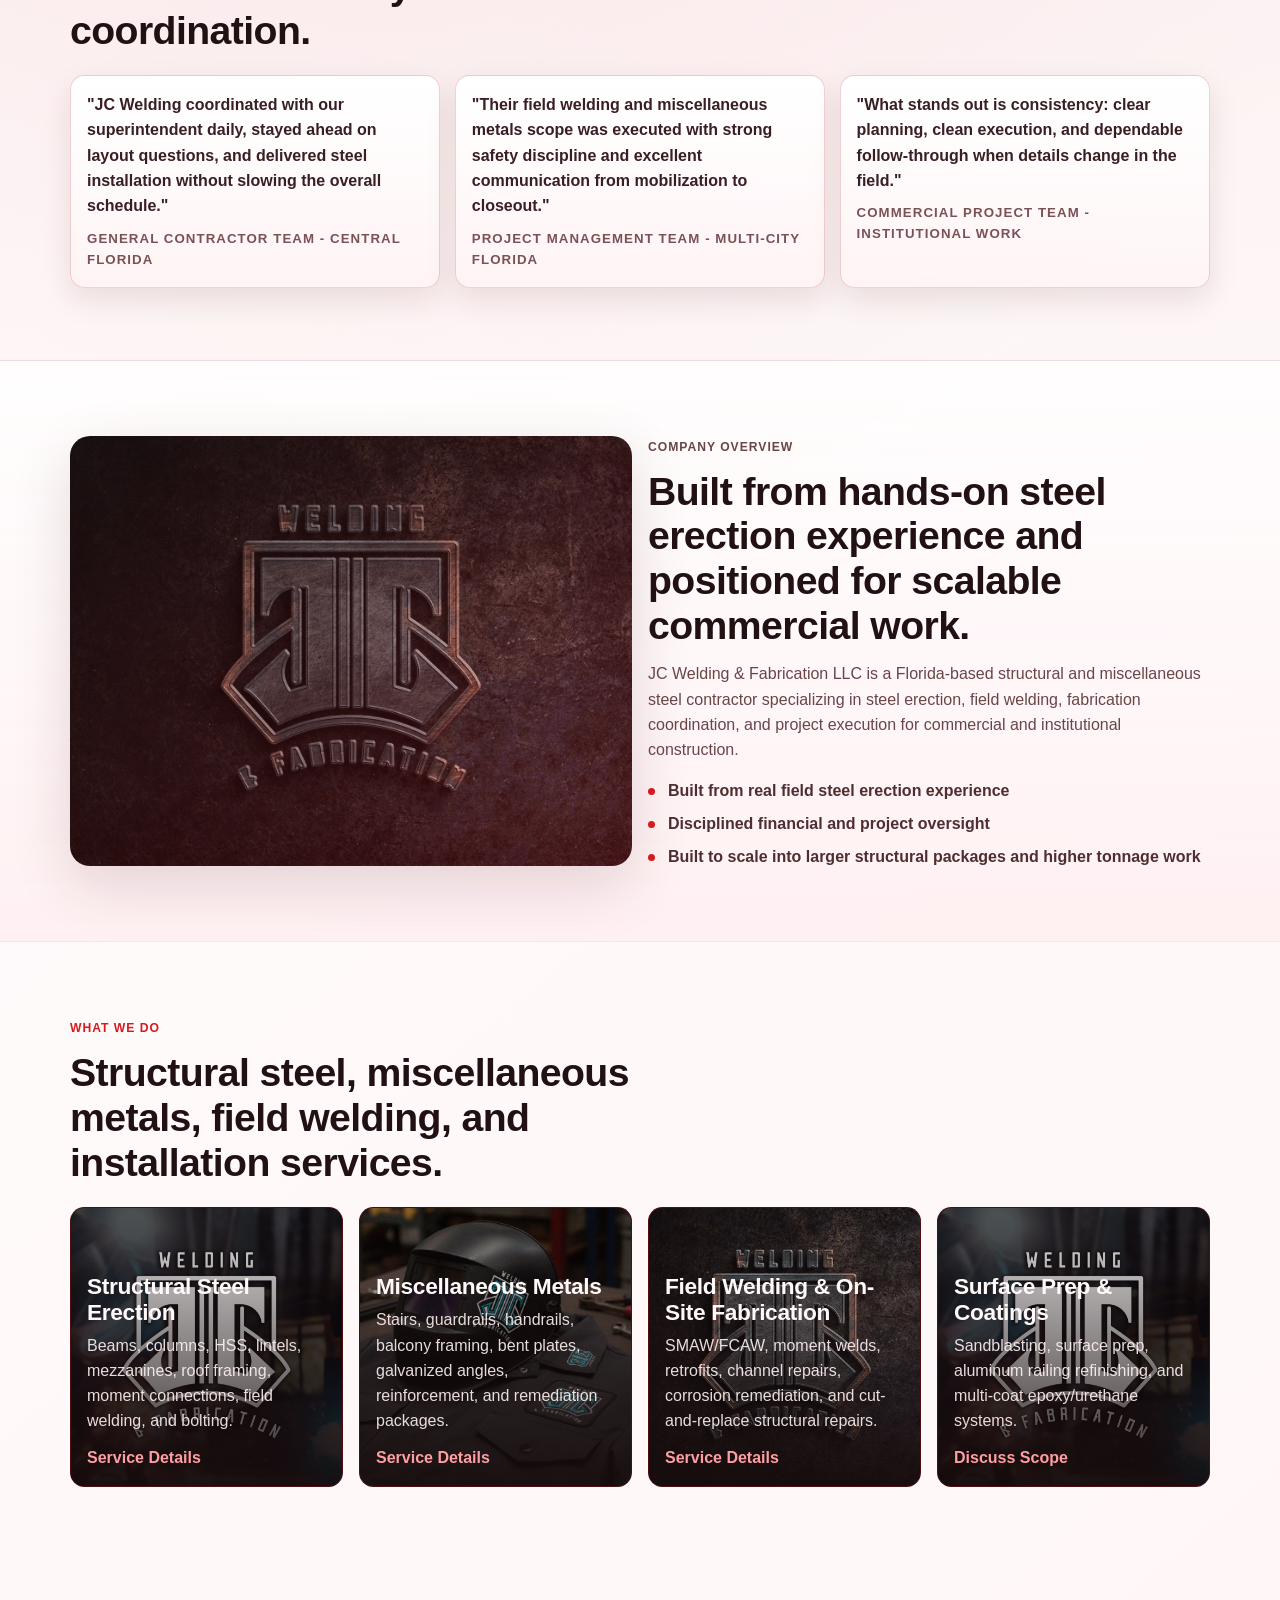
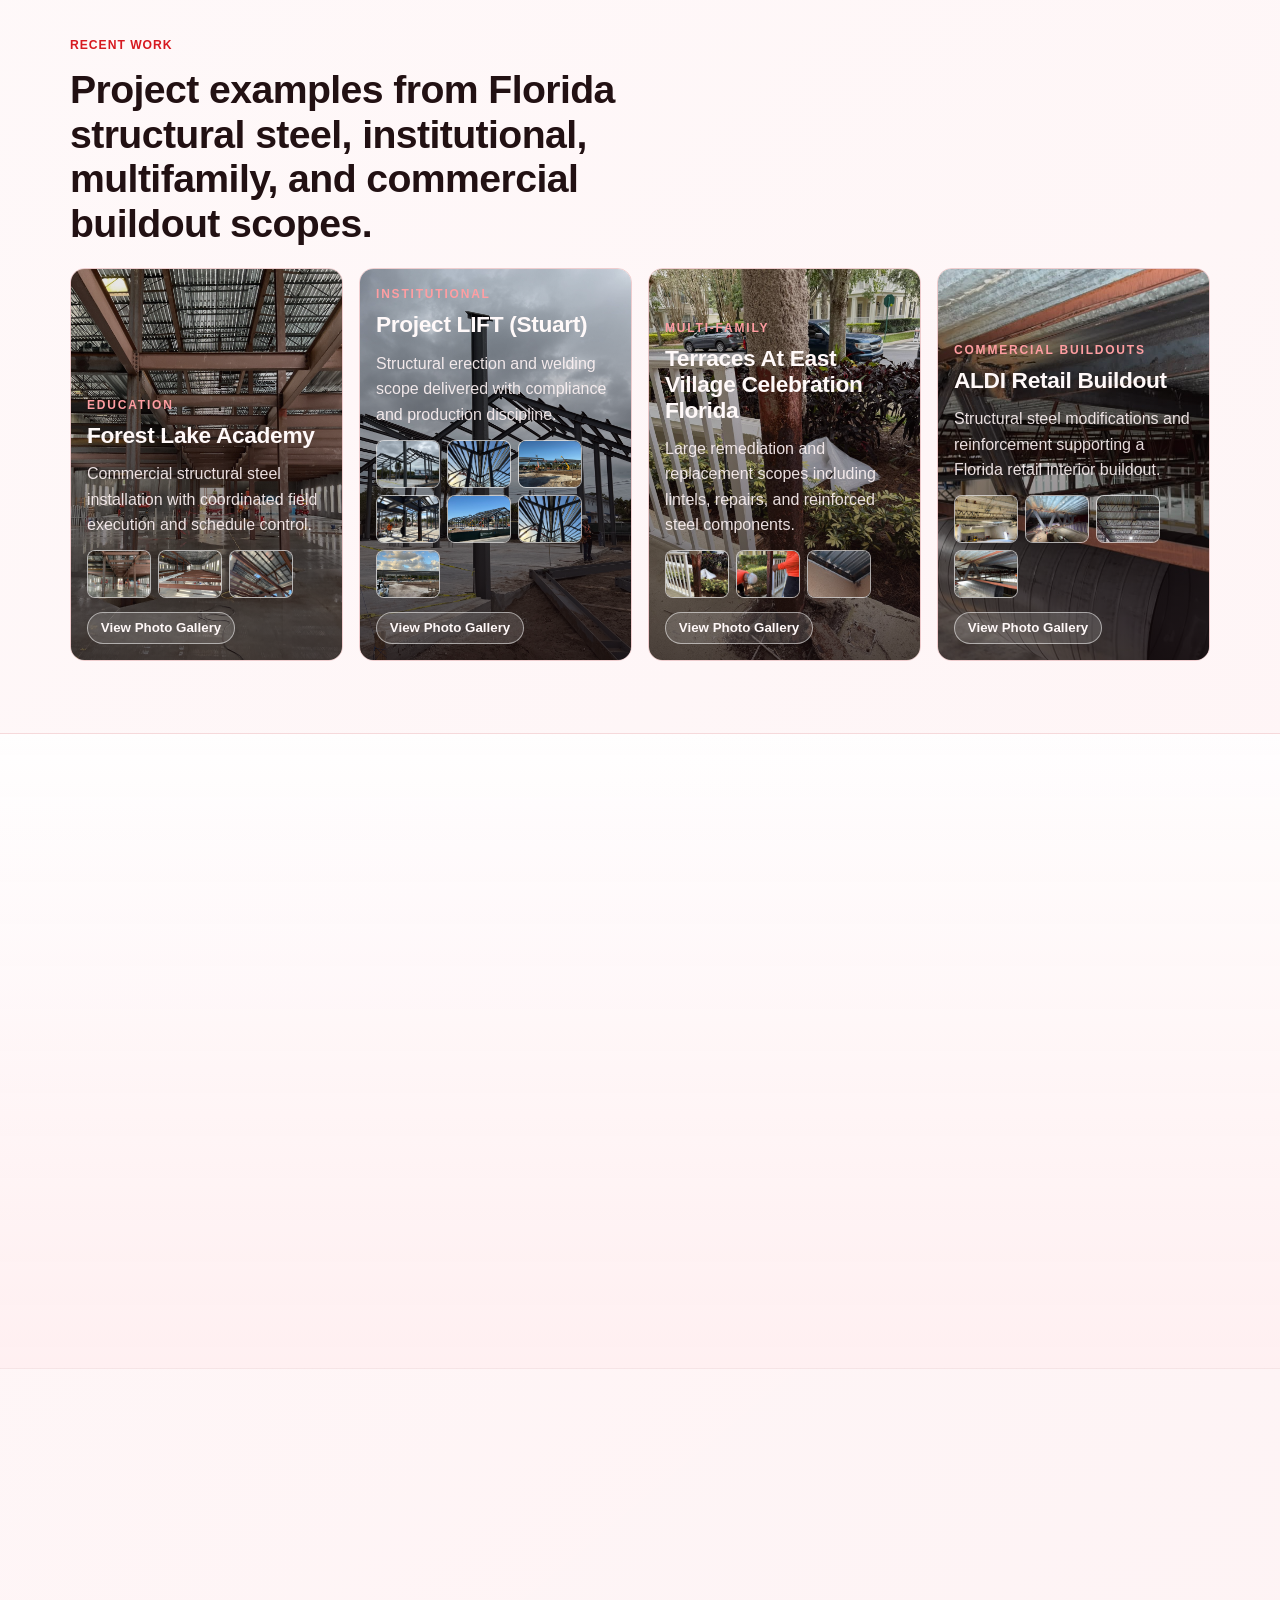
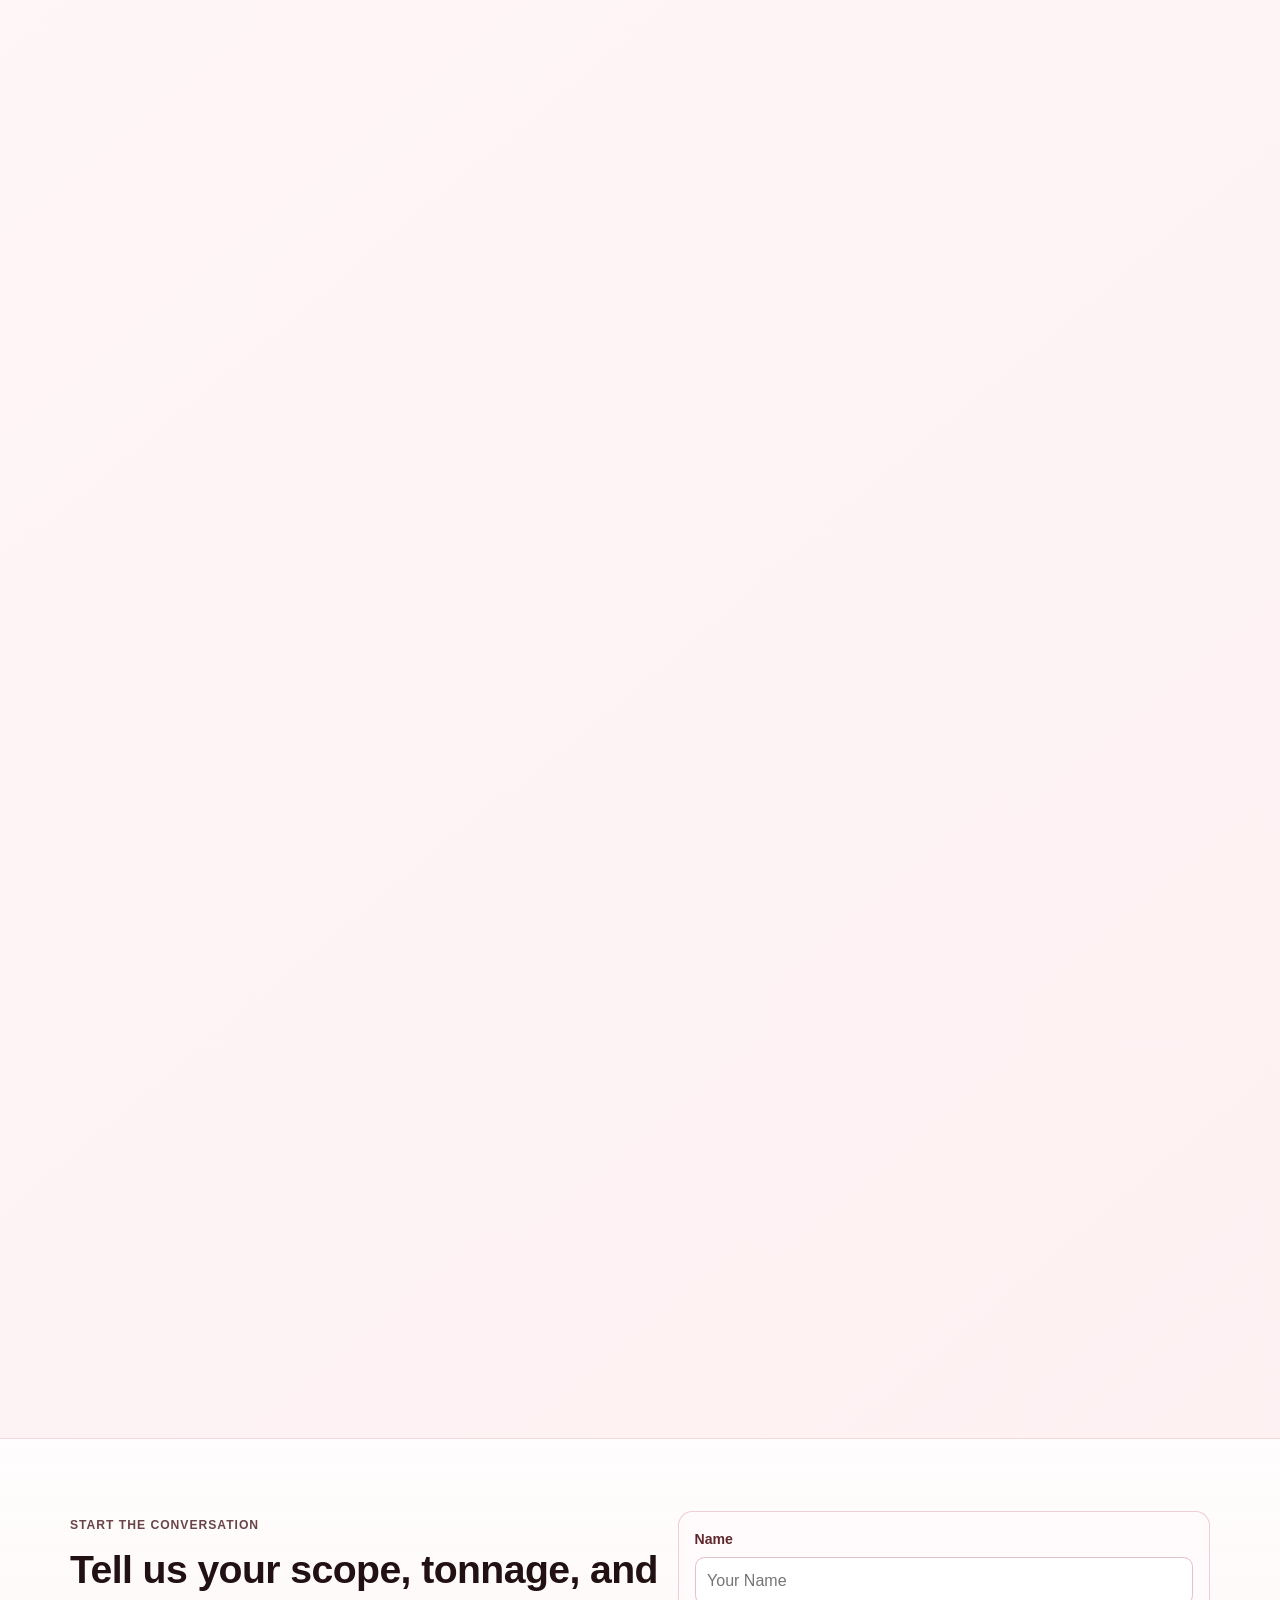
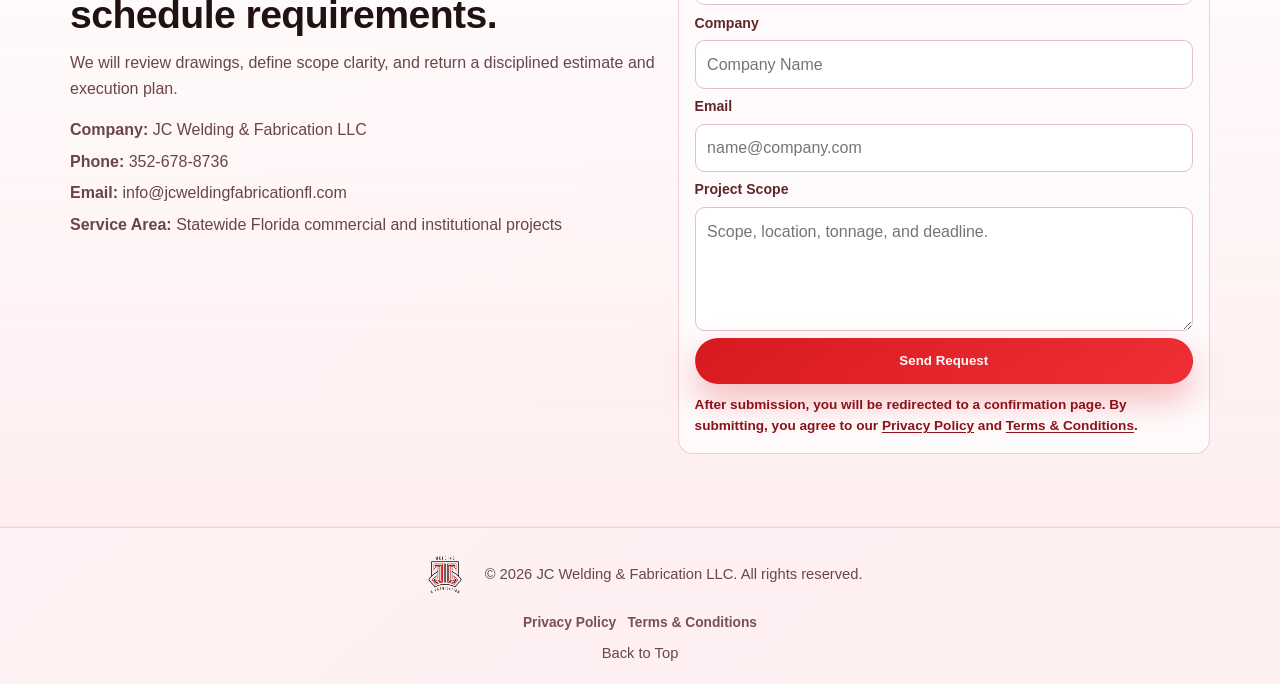
==== commit fa45891d: "Add animated partner and project logo bands" ====
--- a/index.html
+++ b/index.html
@@ -158,6 +158,62 @@
       </div>
     </section>
 
+    <section class="partner-band" id="experience" aria-labelledby="experience-title">
+      <div class="container">
+        <div class="partner-band-head reveal">
+          <div>
+            <p class="eyebrow">Selected Experience</p>
+            <h2 id="experience-title">Construction partners and project experience.</h2>
+          </div>
+          <p>Florida steel installation delivered in coordination with commercial contractors and project teams.</p>
+        </div>
+
+        <div class="logo-groups">
+          <div class="logo-group reveal">
+            <p class="logo-group-label">Construction Partners</p>
+            <div class="logo-marquee" aria-label="Selected construction partners">
+              <div class="logo-track logo-track-partners">
+                <div class="logo-set" role="list">
+                  <div class="logo-tile" role="listitem"><img src="assets/rbmarks.png" alt="RB Marks Construction" width="500" height="300" loading="lazy" decoding="async" /></div>
+                  <div class="logo-tile" role="listitem"><img src="assets/Andrews.png" alt="Andrew General Contractors" width="864" height="330" loading="lazy" decoding="async" /></div>
+                  <div class="logo-tile" role="listitem"><img src="assets/Frazier.png" alt="Frazier Construction" width="967" height="435" loading="lazy" decoding="async" /></div>
+                  <div class="logo-tile logo-tile-square" role="listitem"><img src="assets/I%26E.png" alt="I and E Construction" width="447" height="447" loading="lazy" decoding="async" /></div>
+                  <div class="logo-tile logo-tile-square" role="listitem"><img src="assets/Marco.png" alt="Marco Contractors" width="416" height="314" loading="lazy" decoding="async" /></div>
+                </div>
+                <div class="logo-set" aria-hidden="true">
+                  <div class="logo-tile"><img src="assets/rbmarks.png" alt="" width="500" height="300" loading="lazy" decoding="async" /></div>
+                  <div class="logo-tile"><img src="assets/Andrews.png" alt="" width="864" height="330" loading="lazy" decoding="async" /></div>
+                  <div class="logo-tile"><img src="assets/Frazier.png" alt="" width="967" height="435" loading="lazy" decoding="async" /></div>
+                  <div class="logo-tile logo-tile-square"><img src="assets/I%26E.png" alt="" width="447" height="447" loading="lazy" decoding="async" /></div>
+                  <div class="logo-tile logo-tile-square"><img src="assets/Marco.png" alt="" width="416" height="314" loading="lazy" decoding="async" /></div>
+                </div>
+              </div>
+            </div>
+          </div>
+
+          <div class="logo-group reveal">
+            <p class="logo-group-label">Project Experience</p>
+            <div class="logo-marquee" aria-label="Selected project experience">
+              <div class="logo-track logo-track-projects">
+                <div class="logo-set" role="list">
+                  <div class="logo-tile logo-tile-wide" role="listitem"><img src="assets/harbor-freight-logo.svg" alt="Harbor Freight" width="840" height="129" loading="lazy" decoding="async" /></div>
+                  <div class="logo-tile logo-tile-portrait" role="listitem"><img src="assets/aldi-logo.png" alt="ALDI" width="408" height="490" loading="lazy" decoding="async" /></div>
+                  <div class="logo-tile logo-tile-wide" role="listitem"><img src="assets/mavis.png" alt="Mavis Discount Tire" width="1000" height="446" loading="lazy" decoding="async" /></div>
+                </div>
+                <div class="logo-set" aria-hidden="true">
+                  <div class="logo-tile logo-tile-wide"><img src="assets/harbor-freight-logo.svg" alt="" width="840" height="129" loading="lazy" decoding="async" /></div>
+                  <div class="logo-tile logo-tile-portrait"><img src="assets/aldi-logo.png" alt="" width="408" height="490" loading="lazy" decoding="async" /></div>
+                  <div class="logo-tile logo-tile-wide"><img src="assets/mavis.png" alt="" width="1000" height="446" loading="lazy" decoding="async" /></div>
+                </div>
+              </div>
+            </div>
+          </div>
+        </div>
+
+        <p class="partner-note">Selected construction relationships and project experience. All trademarks remain the property of their respective owners.</p>
+      </div>
+    </section>
+
     <section class="section testimonials" id="testimonials">
       <div class="container">
         <div class="section-head reveal">
--- a/styles.css
+++ b/styles.css
@@ -390,6 +390,196 @@
   color: #643539;
 }
 
+.partner-band {
+  padding: clamp(1.9rem, 4vw, 2.8rem) 0;
+  overflow: hidden;
+  background:
+    linear-gradient(135deg, rgba(255, 255, 255, 0.52), transparent 58%),
+    #e9e6e4;
+  border-top: 1px solid rgba(34, 17, 19, 0.1);
+  border-bottom: 1px solid rgba(34, 17, 19, 0.12);
+}
+
+.partner-band-head {
+  display: grid;
+  gap: 0.7rem 1.2rem;
+  align-items: end;
+}
+
+.partner-band-head .eyebrow {
+  margin-bottom: 0.45rem;
+}
+
+.partner-band-head h2 {
+  margin-bottom: 0;
+  font-size: clamp(1.45rem, 3vw, 2.05rem);
+}
+
+.partner-band-head > p {
+  max-width: 55ch;
+  margin: 0;
+  color: #614e50;
+  font-size: 0.94rem;
+}
+
+.logo-groups {
+  display: grid;
+  gap: 1.05rem;
+  margin-top: 1.25rem;
+}
+
+.logo-group-label {
+  margin: 0 0 0.45rem;
+  color: #583c3f;
+  font-size: 0.7rem;
+  font-weight: 700;
+  letter-spacing: 0.14em;
+  text-transform: uppercase;
+}
+
+.logo-marquee {
+  position: relative;
+  width: 100%;
+  overflow: hidden;
+  mask-image: linear-gradient(to right, transparent, #000 4%, #000 96%, transparent);
+  -webkit-mask-image: linear-gradient(to right, transparent, #000 4%, #000 96%, transparent);
+}
+
+.logo-track {
+  display: flex;
+  width: max-content;
+  will-change: transform;
+  animation: logo-scroll 28s linear infinite;
+}
+
+.logo-track-projects {
+  animation-duration: 22s;
+}
+
+.logo-set {
+  display: flex;
+  gap: 0.65rem;
+  padding-right: 0.65rem;
+}
+
+.logo-tile {
+  width: 170px;
+  height: 78px;
+  flex: 0 0 170px;
+  display: grid;
+  place-items: center;
+  padding: 0.6rem 0.85rem;
+  overflow: hidden;
+  border: 1px solid rgba(34, 17, 19, 0.09);
+  border-radius: 0.72rem;
+  background: rgba(255, 255, 255, 0.88);
+}
+
+.logo-track-projects .logo-tile {
+  width: 210px;
+  flex-basis: 210px;
+}
+
+.logo-track-projects .logo-tile-portrait {
+  width: 112px;
+  flex-basis: 112px;
+}
+
+.logo-tile img {
+  width: auto;
+  max-width: 100%;
+  height: auto;
+  max-height: 48px;
+  object-fit: contain;
+  filter: grayscale(1);
+  opacity: 0.78;
+  transition: filter 220ms ease, opacity 220ms ease, transform 220ms ease;
+}
+
+.logo-tile-square img,
+.logo-tile-portrait img {
+  max-height: 58px;
+}
+
+.logo-tile-wide img {
+  max-width: min(100%, 190px);
+}
+
+.logo-marquee:hover .logo-track {
+  animation-play-state: paused;
+}
+
+.partner-note {
+  margin: 0.7rem 0 0;
+  color: #766568;
+  font-size: 0.72rem;
+}
+
+@keyframes logo-scroll {
+  from {
+    transform: translate3d(0, 0, 0);
+  }
+
+  to {
+    transform: translate3d(-50%, 0, 0);
+  }
+}
+
+@media (hover: hover) {
+  .logo-tile:hover img {
+    filter: grayscale(0);
+    opacity: 1;
+    transform: scale(1.035);
+  }
+}
+
+@media (hover: none) {
+  .logo-tile img {
+    filter: grayscale(0);
+    opacity: 1;
+  }
+}
+
+@media (min-width: 840px) {
+  .partner-band-head {
+    grid-template-columns: 1.05fr 0.95fr;
+  }
+}
+
+@media (max-width: 640px) {
+  .logo-tile {
+    width: 145px;
+    height: 72px;
+    flex-basis: 145px;
+  }
+
+  .logo-track-projects .logo-tile {
+    width: 180px;
+    flex-basis: 180px;
+  }
+
+  .logo-track-projects .logo-tile-portrait {
+    width: 102px;
+    flex-basis: 102px;
+  }
+}
+
+@media (prefers-reduced-motion: reduce) {
+  .logo-marquee {
+    overflow-x: auto;
+    mask-image: none;
+    -webkit-mask-image: none;
+  }
+
+  .logo-track {
+    animation: none;
+  }
+
+  .logo-set[aria-hidden="true"] {
+    display: none;
+  }
+}
+
 .market-layout {
   display: grid;
   gap: 1rem;
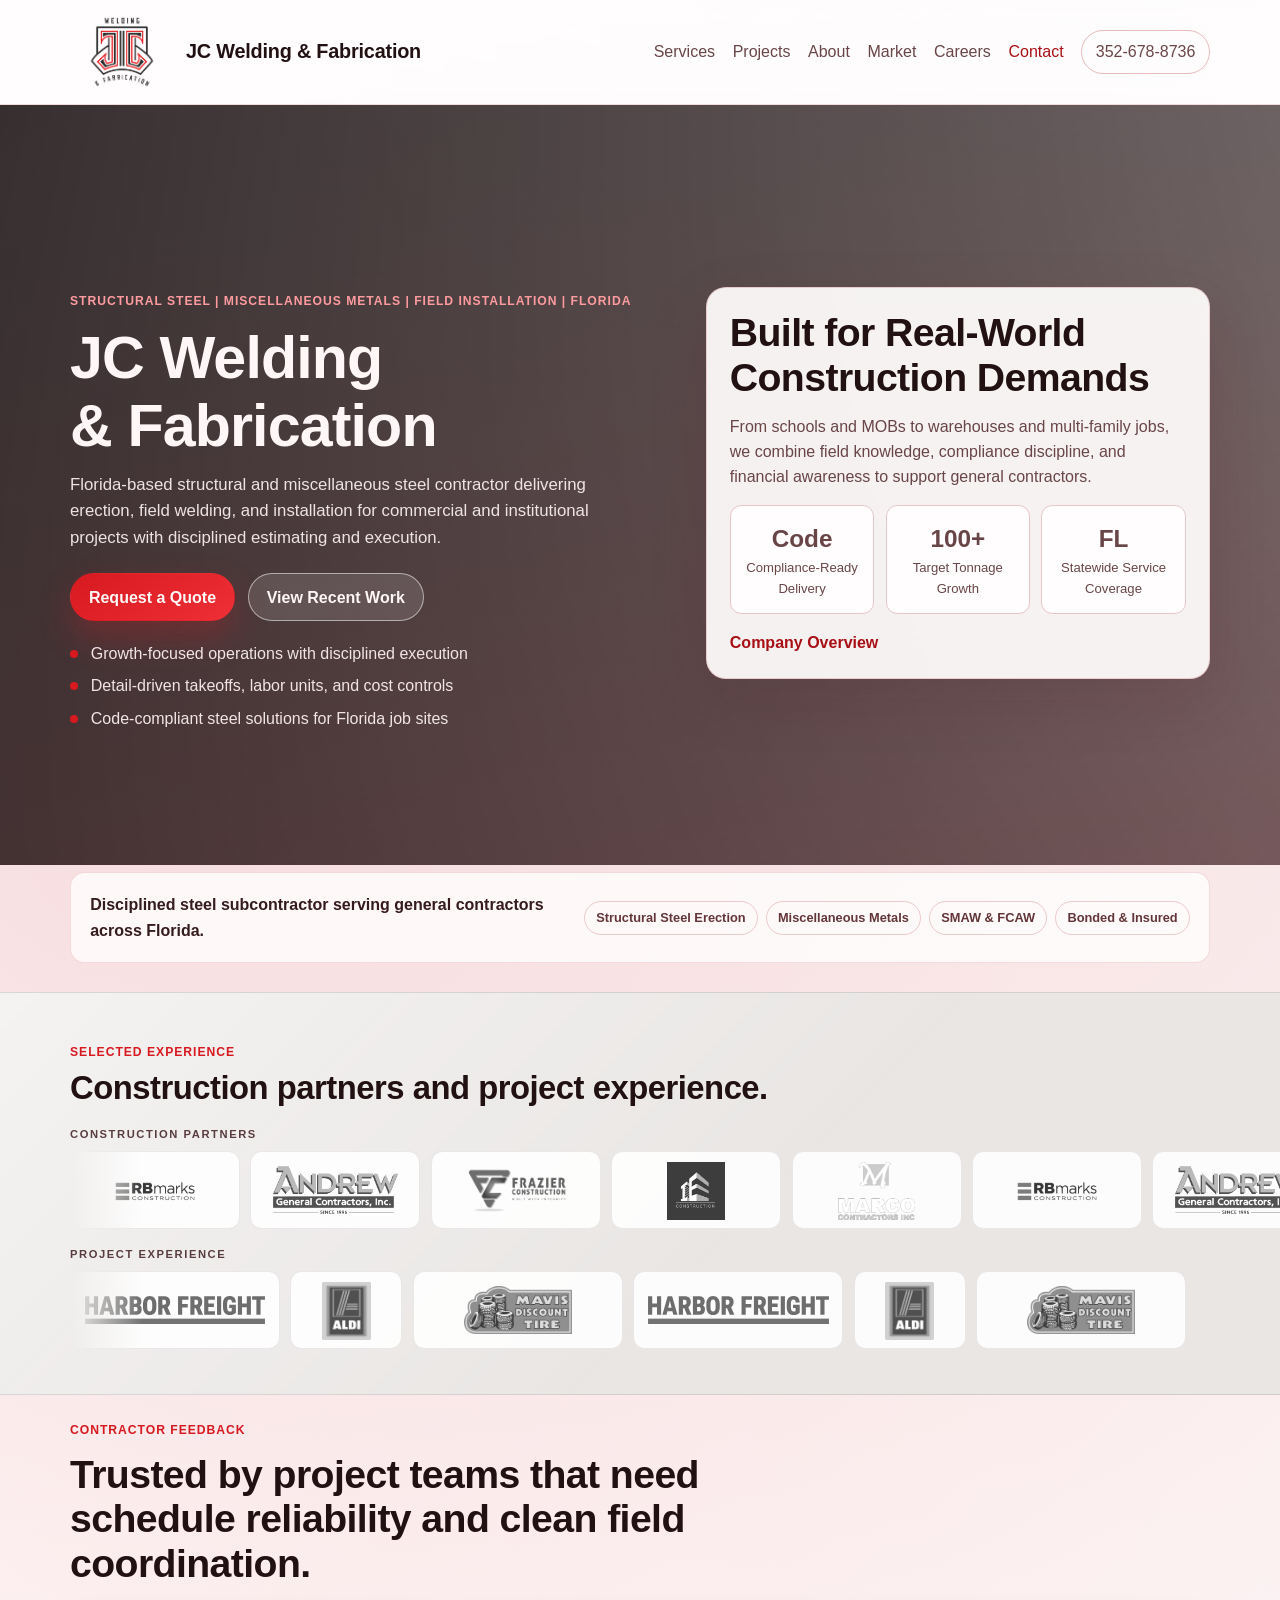
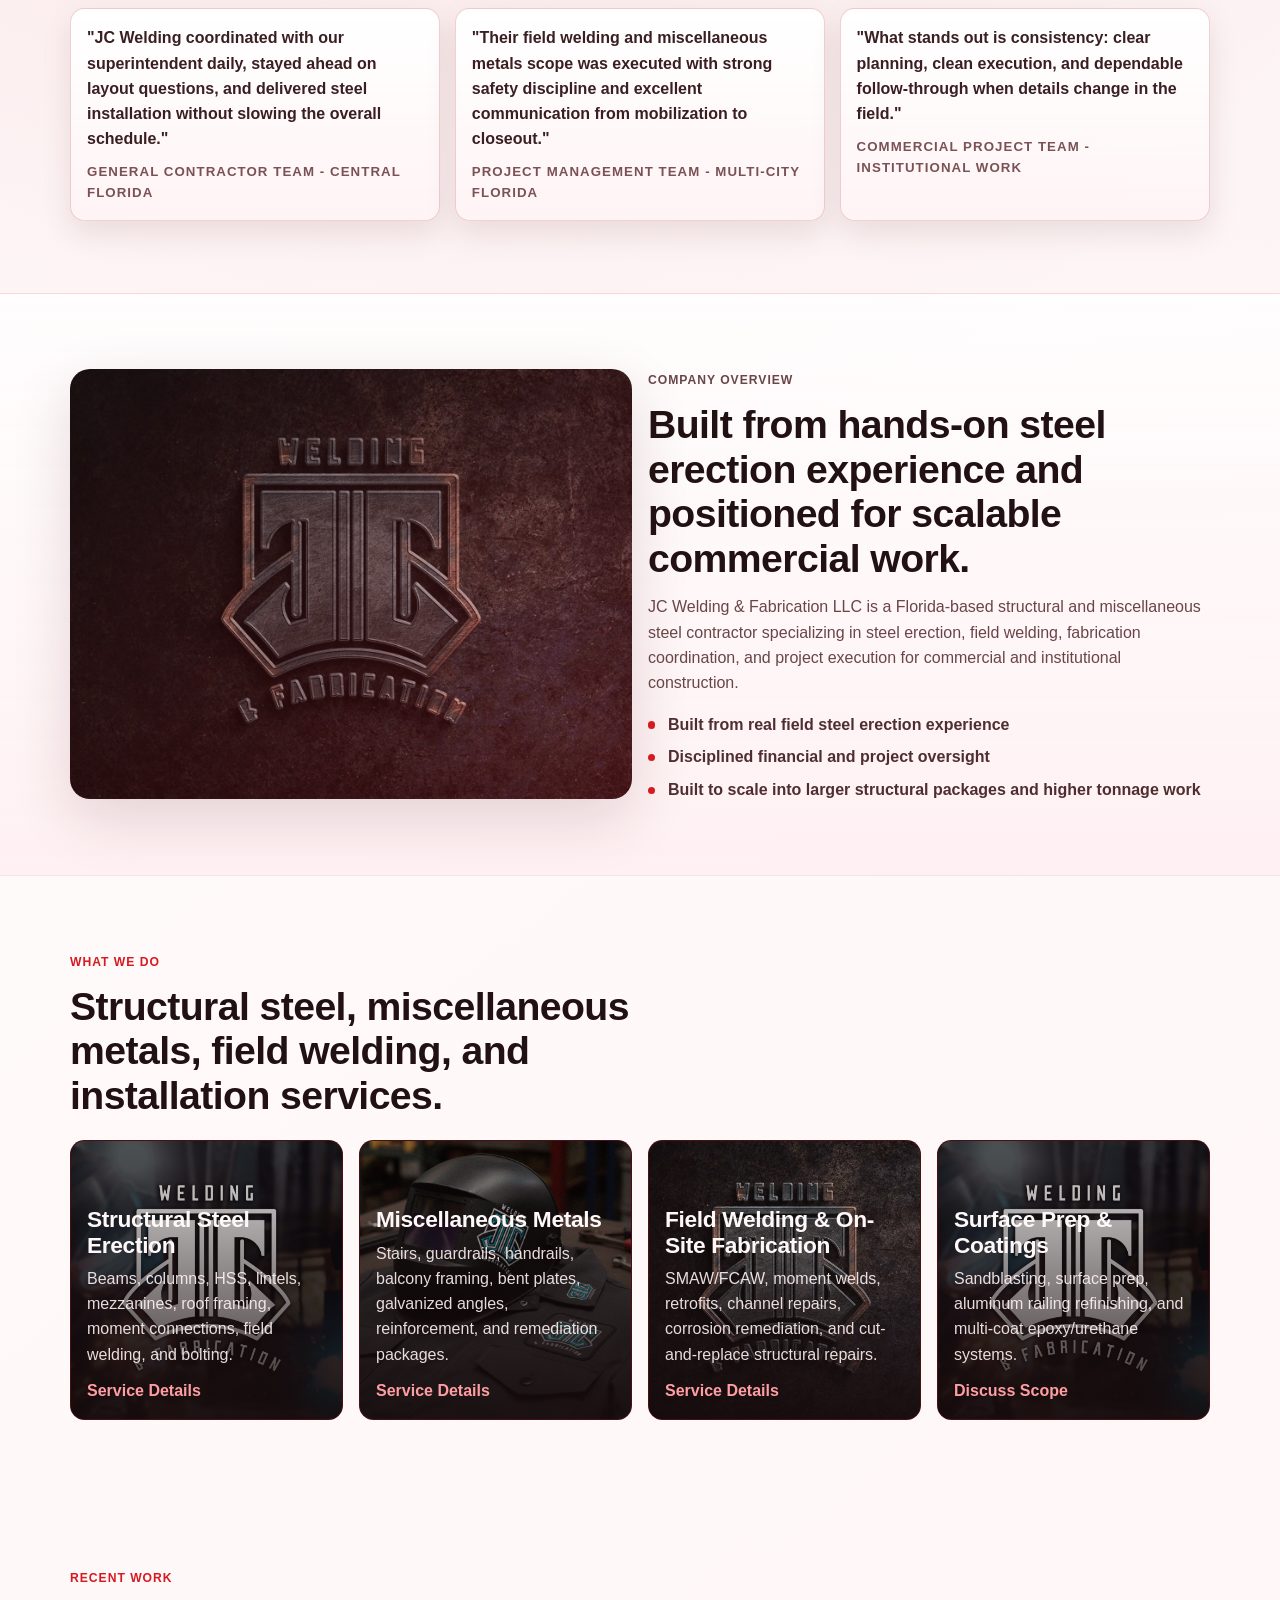
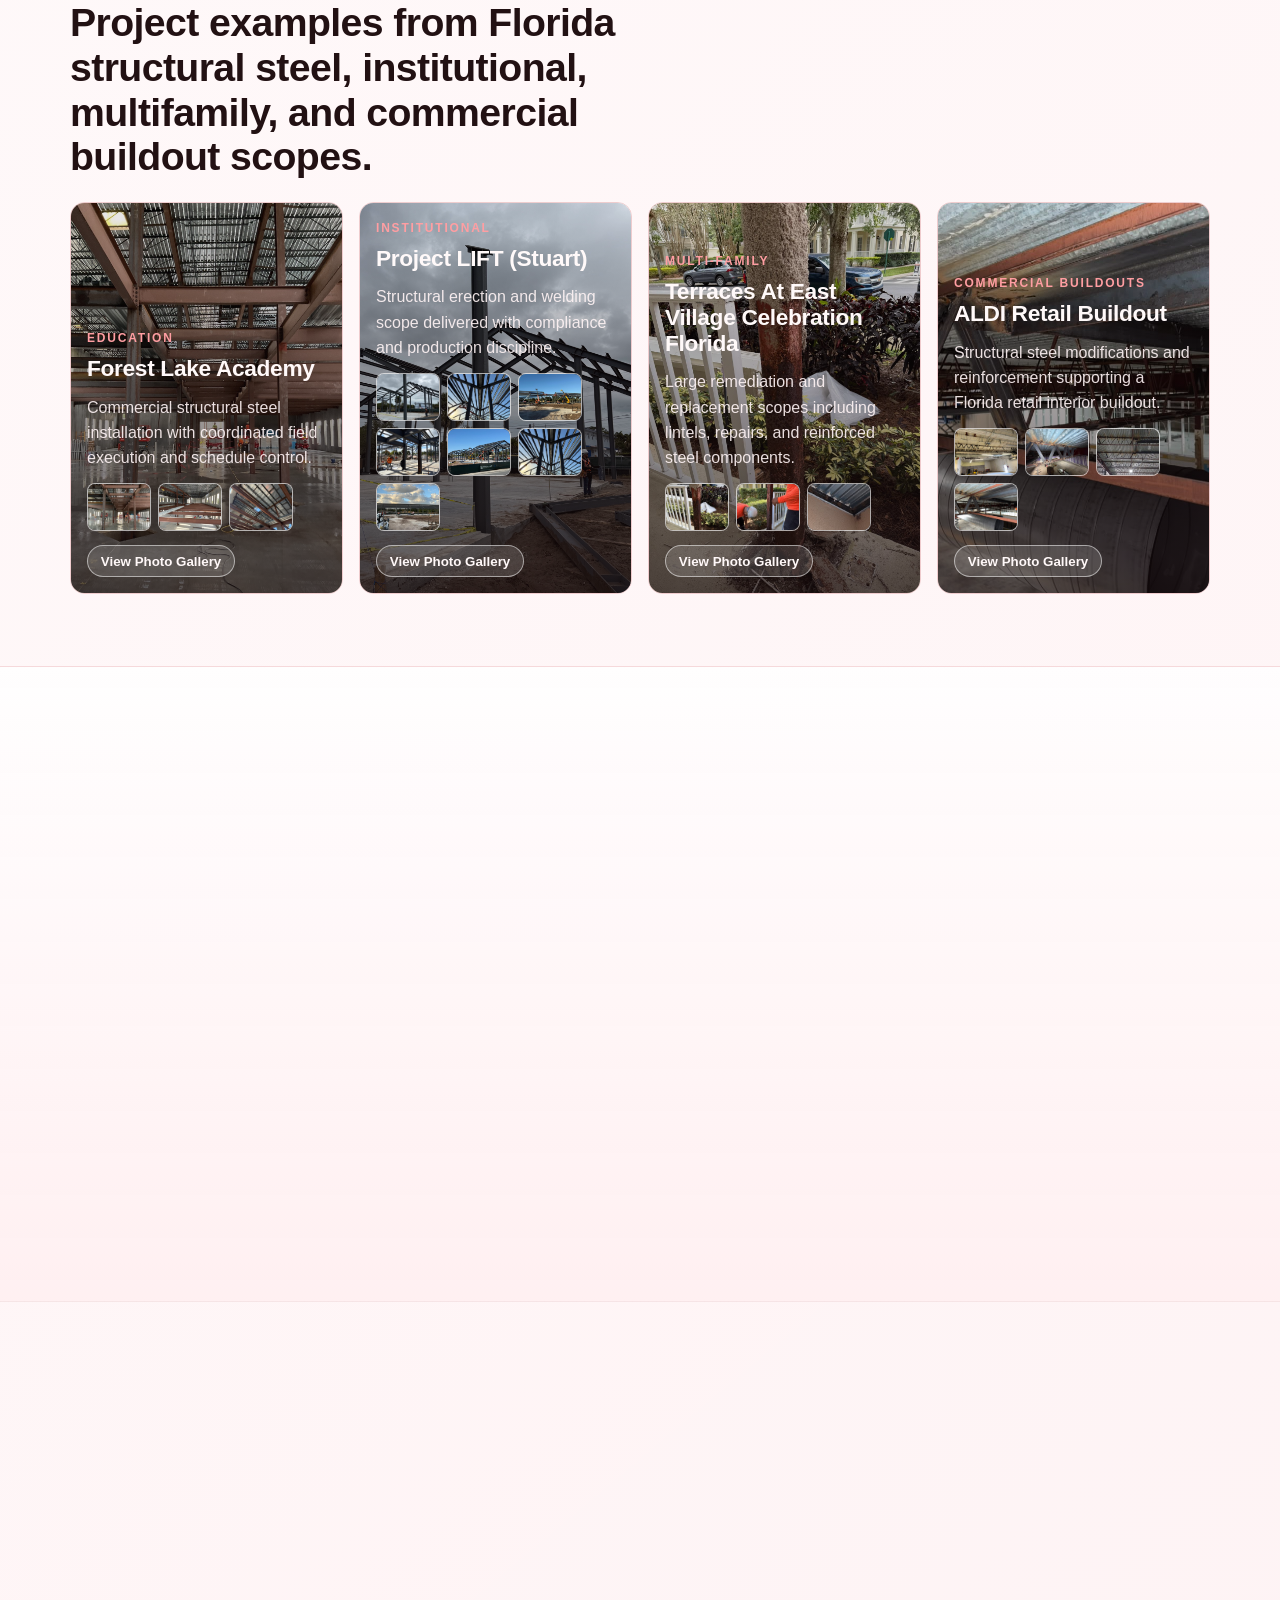
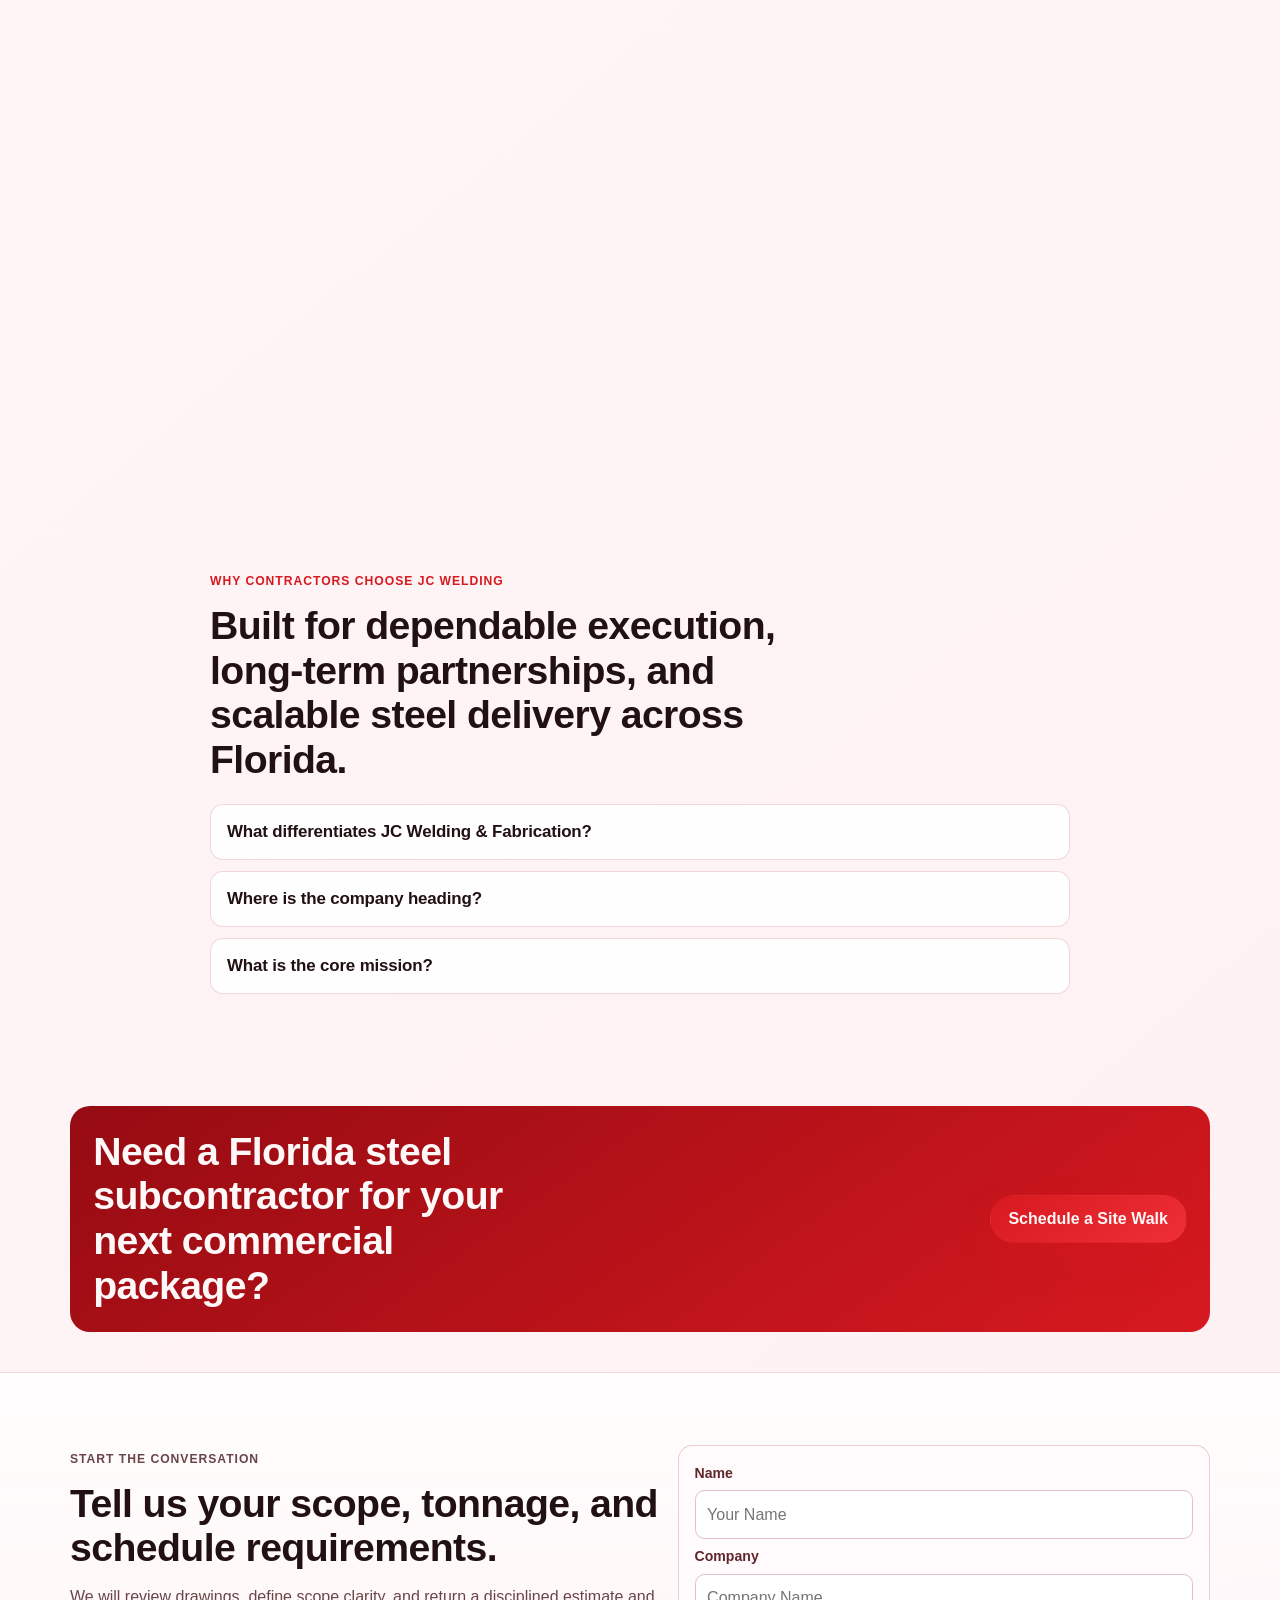
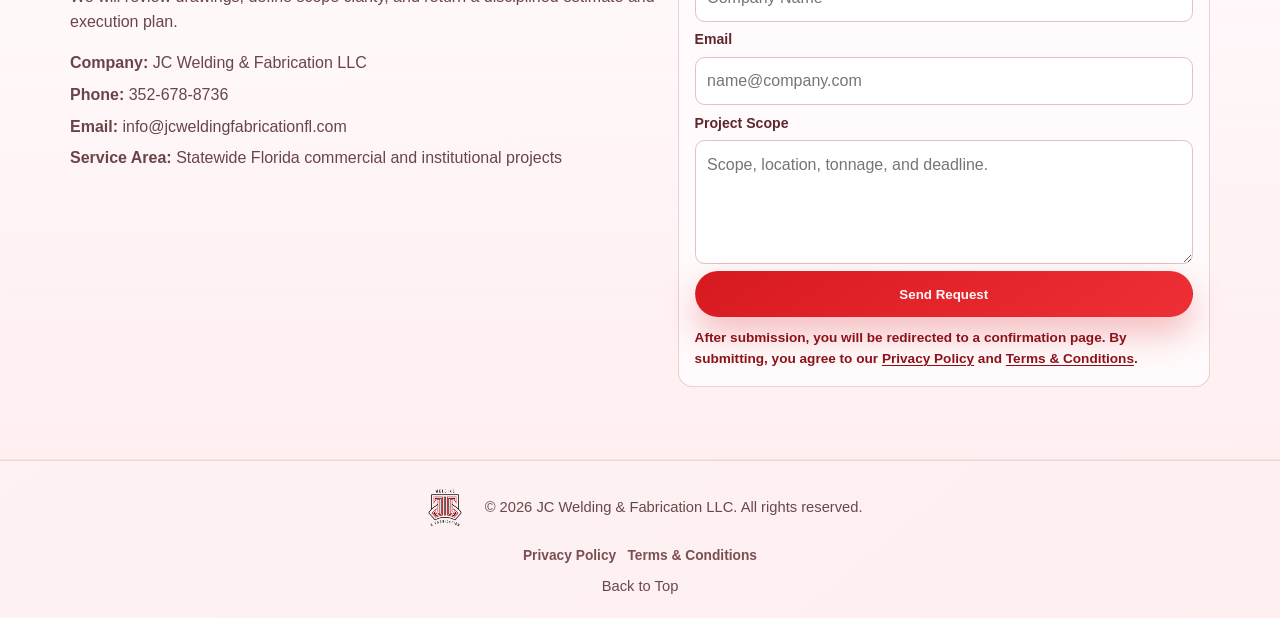
==== commit 894bac5d: "Simplify partner logo band copy" ====
--- a/index.html
+++ b/index.html
@@ -165,7 +165,6 @@
             <p class="eyebrow">Selected Experience</p>
             <h2 id="experience-title">Construction partners and project experience.</h2>
           </div>
-          <p>Florida steel installation delivered in coordination with commercial contractors and project teams.</p>
         </div>
 
         <div class="logo-groups">
@@ -210,7 +209,6 @@
           </div>
         </div>
 
-        <p class="partner-note">Selected construction relationships and project experience. All trademarks remain the property of their respective owners.</p>
       </div>
     </section>
 
--- a/styles.css
+++ b/styles.css
@@ -415,13 +415,6 @@
   font-size: clamp(1.45rem, 3vw, 2.05rem);
 }
 
-.partner-band-head > p {
-  max-width: 55ch;
-  margin: 0;
-  color: #614e50;
-  font-size: 0.94rem;
-}
-
 .logo-groups {
   display: grid;
   gap: 1.05rem;
@@ -537,12 +530,6 @@
   .logo-tile img {
     filter: grayscale(0);
     opacity: 1;
-  }
-}
-
-@media (min-width: 840px) {
-  .partner-band-head {
-    grid-template-columns: 1.05fr 0.95fr;
   }
 }
 
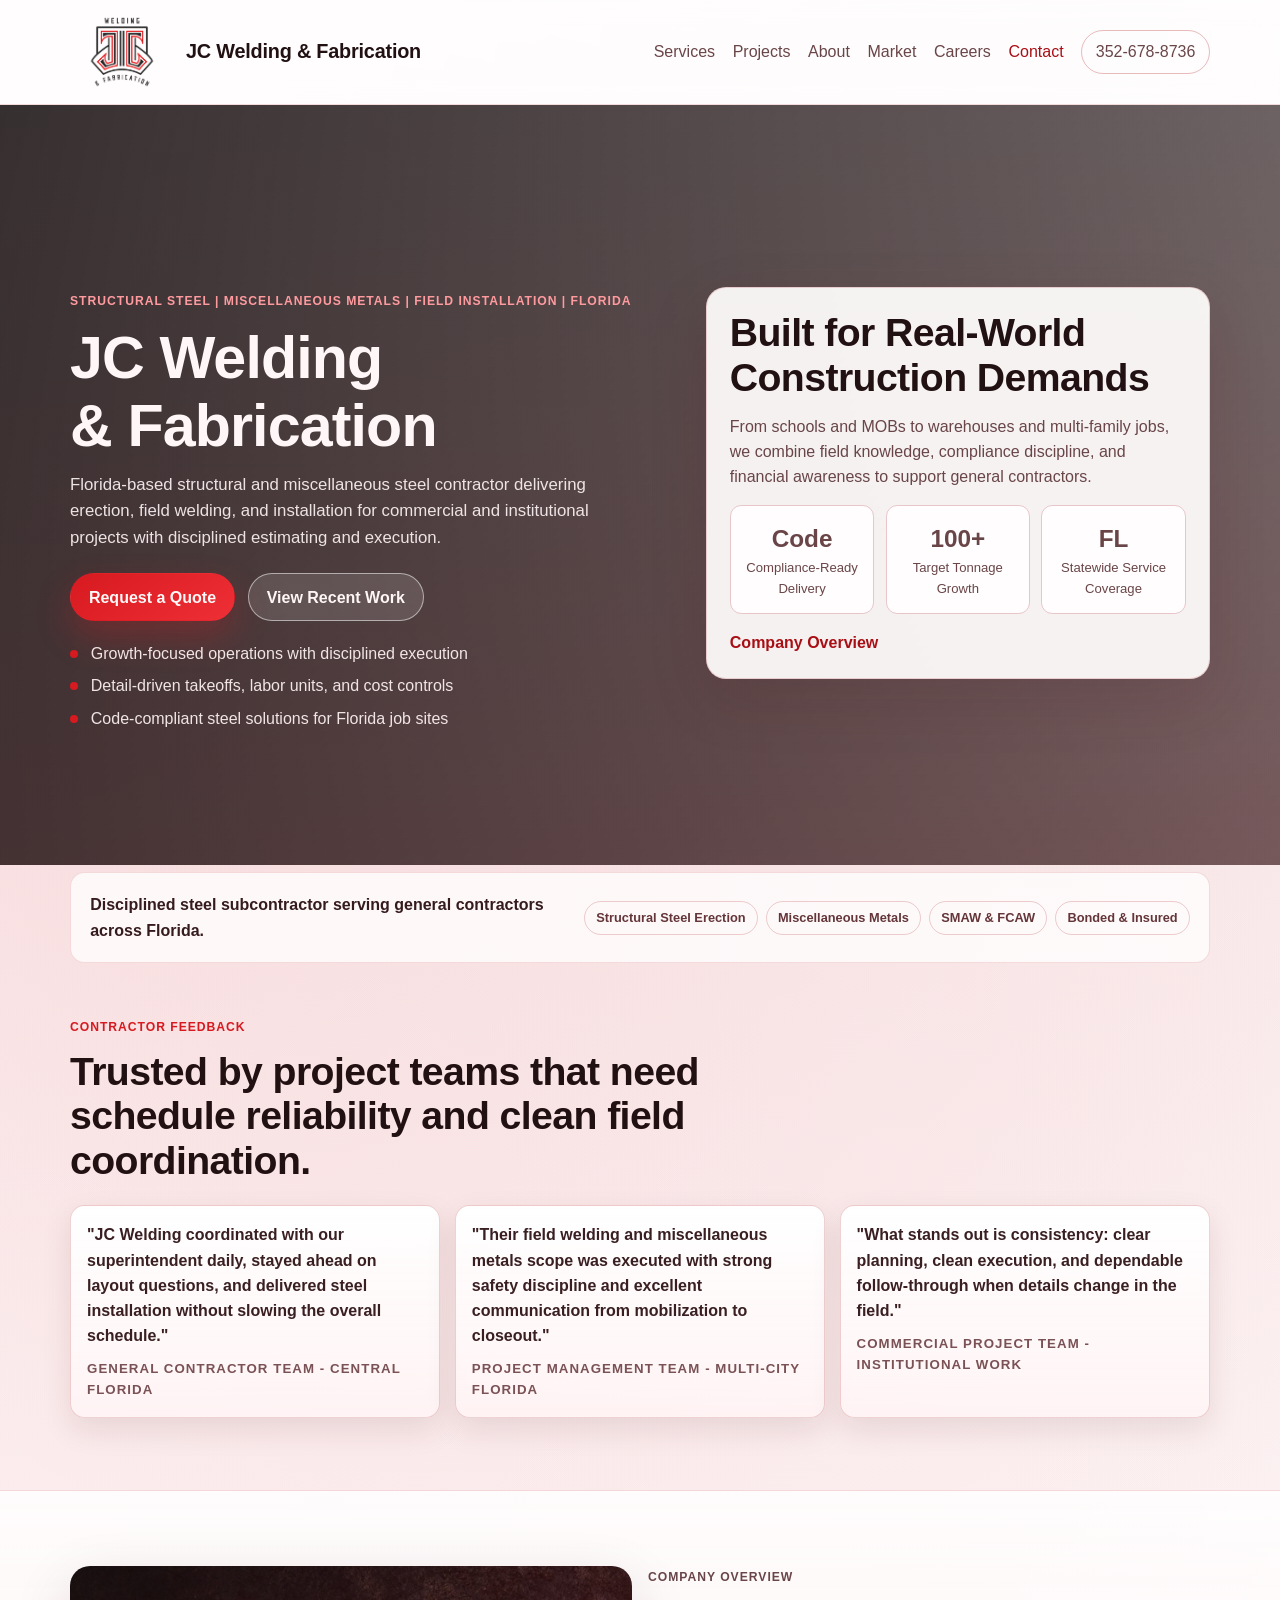
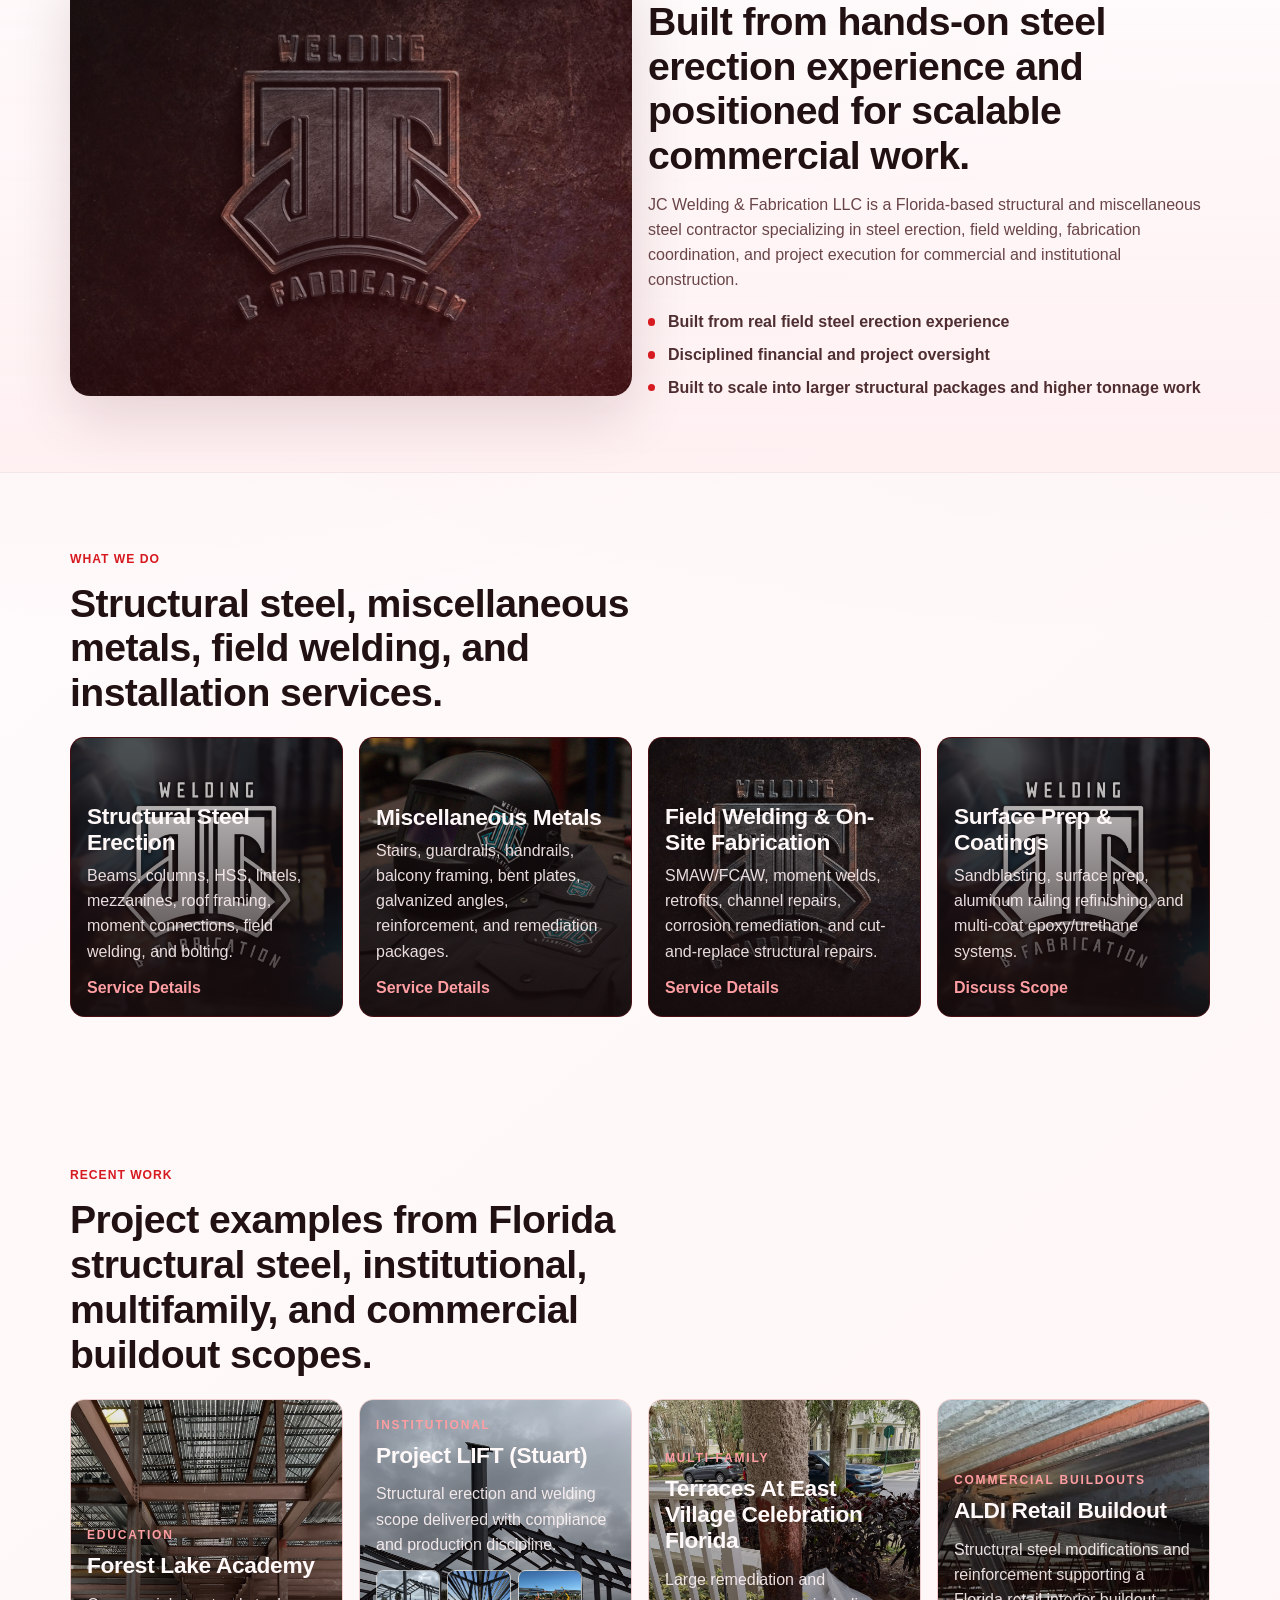
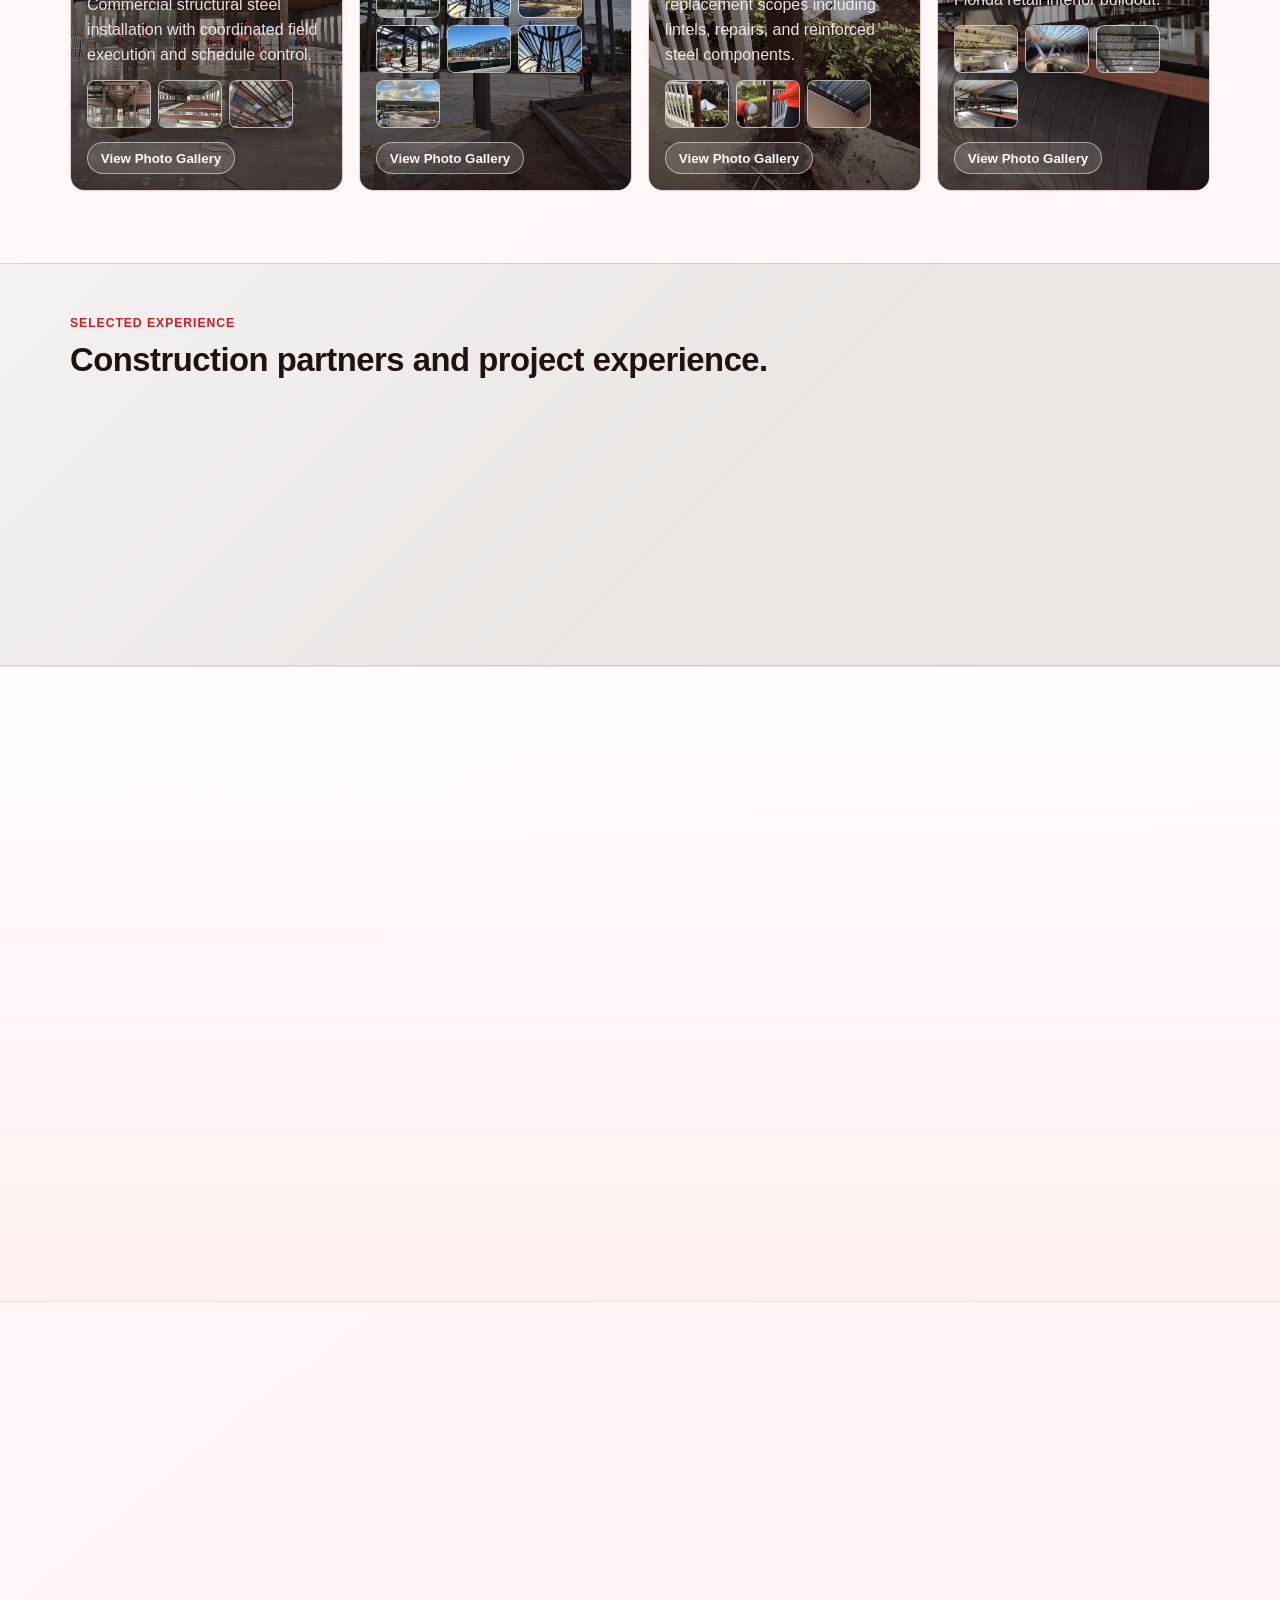
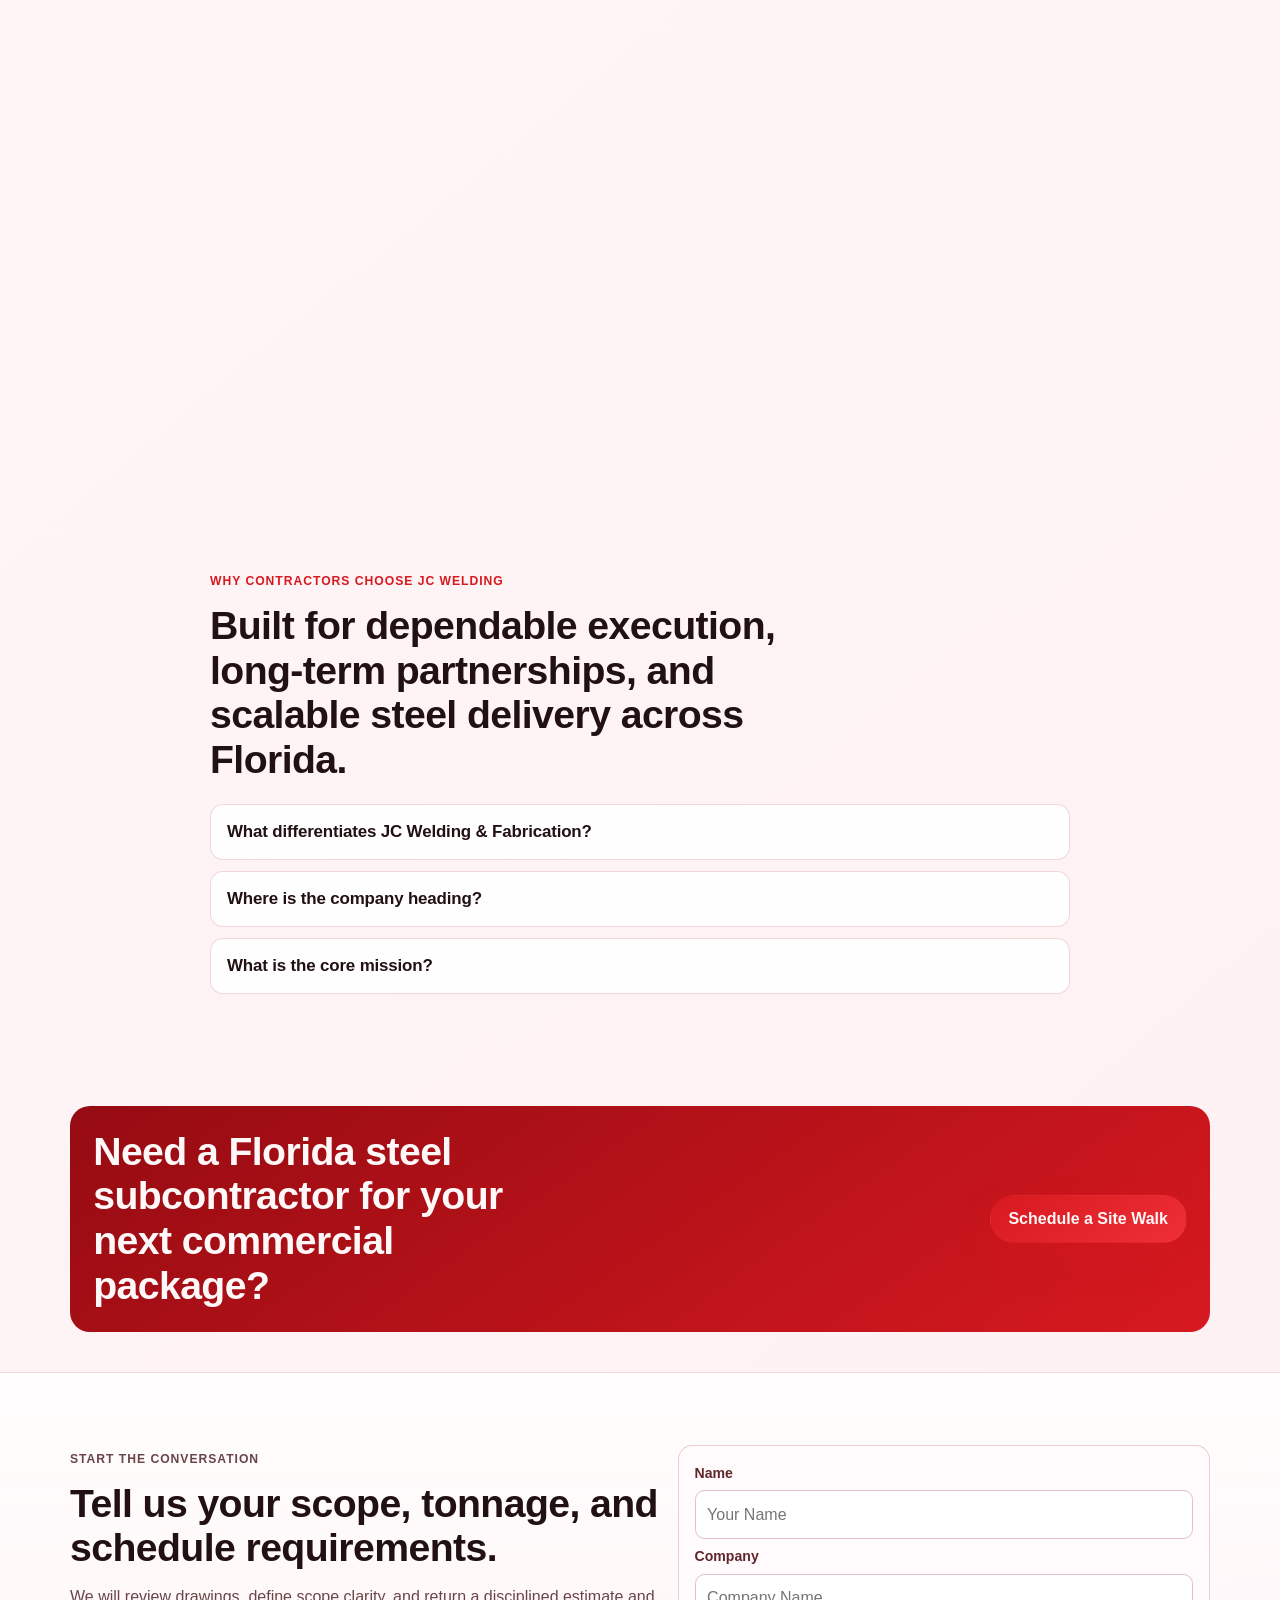
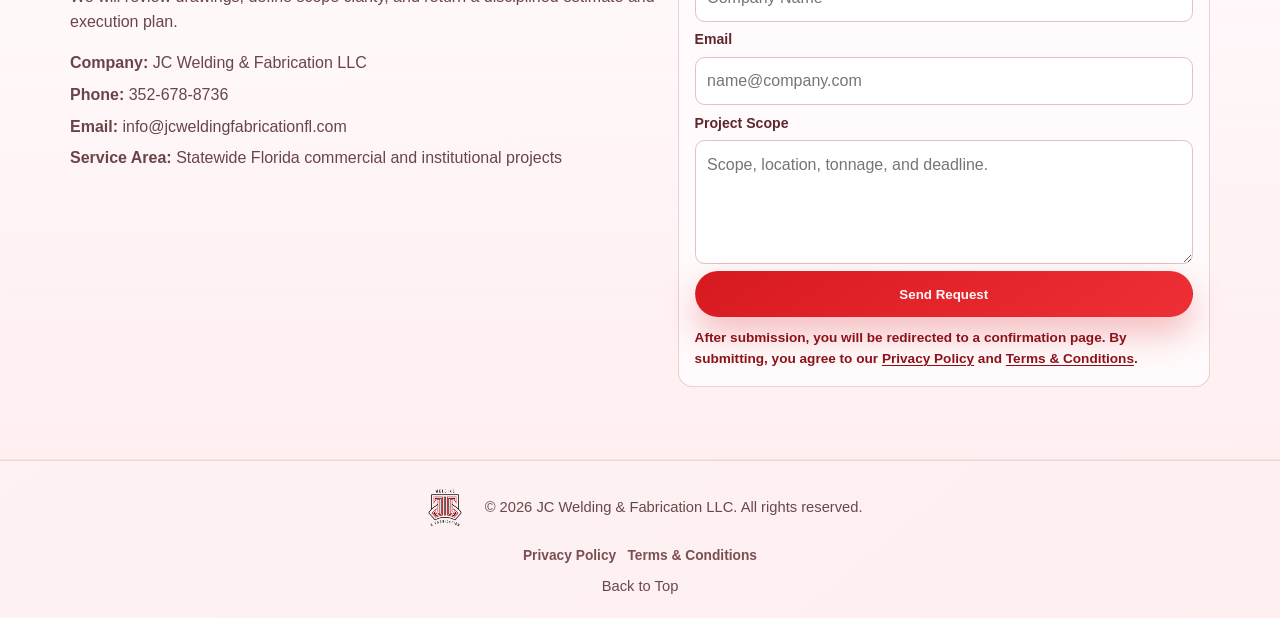
==== commit 3951cee1: "Move partner logo band below recent work" ====
--- a/index.html
+++ b/index.html
@@ -158,60 +158,6 @@
       </div>
     </section>
 
-    <section class="partner-band" id="experience" aria-labelledby="experience-title">
-      <div class="container">
-        <div class="partner-band-head reveal">
-          <div>
-            <p class="eyebrow">Selected Experience</p>
-            <h2 id="experience-title">Construction partners and project experience.</h2>
-          </div>
-        </div>
-
-        <div class="logo-groups">
-          <div class="logo-group reveal">
-            <p class="logo-group-label">Construction Partners</p>
-            <div class="logo-marquee" aria-label="Selected construction partners">
-              <div class="logo-track logo-track-partners">
-                <div class="logo-set" role="list">
-                  <div class="logo-tile" role="listitem"><img src="assets/rbmarks.png" alt="RB Marks Construction" width="500" height="300" loading="lazy" decoding="async" /></div>
-                  <div class="logo-tile" role="listitem"><img src="assets/Andrews.png" alt="Andrew General Contractors" width="864" height="330" loading="lazy" decoding="async" /></div>
-                  <div class="logo-tile" role="listitem"><img src="assets/Frazier.png" alt="Frazier Construction" width="967" height="435" loading="lazy" decoding="async" /></div>
-                  <div class="logo-tile logo-tile-square" role="listitem"><img src="assets/I%26E.png" alt="I and E Construction" width="447" height="447" loading="lazy" decoding="async" /></div>
-                  <div class="logo-tile logo-tile-square" role="listitem"><img src="assets/Marco.png" alt="Marco Contractors" width="416" height="314" loading="lazy" decoding="async" /></div>
-                </div>
-                <div class="logo-set" aria-hidden="true">
-                  <div class="logo-tile"><img src="assets/rbmarks.png" alt="" width="500" height="300" loading="lazy" decoding="async" /></div>
-                  <div class="logo-tile"><img src="assets/Andrews.png" alt="" width="864" height="330" loading="lazy" decoding="async" /></div>
-                  <div class="logo-tile"><img src="assets/Frazier.png" alt="" width="967" height="435" loading="lazy" decoding="async" /></div>
-                  <div class="logo-tile logo-tile-square"><img src="assets/I%26E.png" alt="" width="447" height="447" loading="lazy" decoding="async" /></div>
-                  <div class="logo-tile logo-tile-square"><img src="assets/Marco.png" alt="" width="416" height="314" loading="lazy" decoding="async" /></div>
-                </div>
-              </div>
-            </div>
-          </div>
-
-          <div class="logo-group reveal">
-            <p class="logo-group-label">Project Experience</p>
-            <div class="logo-marquee" aria-label="Selected project experience">
-              <div class="logo-track logo-track-projects">
-                <div class="logo-set" role="list">
-                  <div class="logo-tile logo-tile-wide" role="listitem"><img src="assets/harbor-freight-logo.svg" alt="Harbor Freight" width="840" height="129" loading="lazy" decoding="async" /></div>
-                  <div class="logo-tile logo-tile-portrait" role="listitem"><img src="assets/aldi-logo.png" alt="ALDI" width="408" height="490" loading="lazy" decoding="async" /></div>
-                  <div class="logo-tile logo-tile-wide" role="listitem"><img src="assets/mavis.png" alt="Mavis Discount Tire" width="1000" height="446" loading="lazy" decoding="async" /></div>
-                </div>
-                <div class="logo-set" aria-hidden="true">
-                  <div class="logo-tile logo-tile-wide"><img src="assets/harbor-freight-logo.svg" alt="" width="840" height="129" loading="lazy" decoding="async" /></div>
-                  <div class="logo-tile logo-tile-portrait"><img src="assets/aldi-logo.png" alt="" width="408" height="490" loading="lazy" decoding="async" /></div>
-                  <div class="logo-tile logo-tile-wide"><img src="assets/mavis.png" alt="" width="1000" height="446" loading="lazy" decoding="async" /></div>
-                </div>
-              </div>
-            </div>
-          </div>
-        </div>
-
-      </div>
-    </section>
-
     <section class="section testimonials" id="testimonials">
       <div class="container">
         <div class="section-head reveal">
@@ -385,6 +331,60 @@
       </div>
     </section>
 
+    <section class="partner-band" id="experience" aria-labelledby="experience-title">
+      <div class="container">
+        <div class="partner-band-head reveal">
+          <div>
+            <p class="eyebrow">Selected Experience</p>
+            <h2 id="experience-title">Construction partners and project experience.</h2>
+          </div>
+        </div>
+
+        <div class="logo-groups">
+          <div class="logo-group reveal">
+            <p class="logo-group-label">Construction Partners</p>
+            <div class="logo-marquee" aria-label="Selected construction partners">
+              <div class="logo-track logo-track-partners">
+                <div class="logo-set" role="list">
+                  <div class="logo-tile" role="listitem"><img src="assets/rbmarks.png" alt="RB Marks Construction" width="500" height="300" loading="lazy" decoding="async" /></div>
+                  <div class="logo-tile" role="listitem"><img src="assets/Andrews.png" alt="Andrew General Contractors" width="864" height="330" loading="lazy" decoding="async" /></div>
+                  <div class="logo-tile" role="listitem"><img src="assets/Frazier.png" alt="Frazier Construction" width="967" height="435" loading="lazy" decoding="async" /></div>
+                  <div class="logo-tile logo-tile-square" role="listitem"><img src="assets/I%26E.png" alt="I and E Construction" width="447" height="447" loading="lazy" decoding="async" /></div>
+                  <div class="logo-tile logo-tile-square" role="listitem"><img src="assets/Marco.png" alt="Marco Contractors" width="416" height="314" loading="lazy" decoding="async" /></div>
+                </div>
+                <div class="logo-set" aria-hidden="true">
+                  <div class="logo-tile"><img src="assets/rbmarks.png" alt="" width="500" height="300" loading="lazy" decoding="async" /></div>
+                  <div class="logo-tile"><img src="assets/Andrews.png" alt="" width="864" height="330" loading="lazy" decoding="async" /></div>
+                  <div class="logo-tile"><img src="assets/Frazier.png" alt="" width="967" height="435" loading="lazy" decoding="async" /></div>
+                  <div class="logo-tile logo-tile-square"><img src="assets/I%26E.png" alt="" width="447" height="447" loading="lazy" decoding="async" /></div>
+                  <div class="logo-tile logo-tile-square"><img src="assets/Marco.png" alt="" width="416" height="314" loading="lazy" decoding="async" /></div>
+                </div>
+              </div>
+            </div>
+          </div>
+
+          <div class="logo-group reveal">
+            <p class="logo-group-label">Project Experience</p>
+            <div class="logo-marquee" aria-label="Selected project experience">
+              <div class="logo-track logo-track-projects">
+                <div class="logo-set" role="list">
+                  <div class="logo-tile logo-tile-wide" role="listitem"><img src="assets/harbor-freight-logo.svg" alt="Harbor Freight" width="840" height="129" loading="lazy" decoding="async" /></div>
+                  <div class="logo-tile logo-tile-portrait" role="listitem"><img src="assets/aldi-logo.png" alt="ALDI" width="408" height="490" loading="lazy" decoding="async" /></div>
+                  <div class="logo-tile logo-tile-wide" role="listitem"><img src="assets/mavis.png" alt="Mavis Discount Tire" width="1000" height="446" loading="lazy" decoding="async" /></div>
+                </div>
+                <div class="logo-set" aria-hidden="true">
+                  <div class="logo-tile logo-tile-wide"><img src="assets/harbor-freight-logo.svg" alt="" width="840" height="129" loading="lazy" decoding="async" /></div>
+                  <div class="logo-tile logo-tile-portrait"><img src="assets/aldi-logo.png" alt="" width="408" height="490" loading="lazy" decoding="async" /></div>
+                  <div class="logo-tile logo-tile-wide"><img src="assets/mavis.png" alt="" width="1000" height="446" loading="lazy" decoding="async" /></div>
+                </div>
+              </div>
+            </div>
+          </div>
+        </div>
+
+      </div>
+    </section>
+
     <section class="section section-alt" id="process">
       <div class="container">
         <div class="section-head reveal">
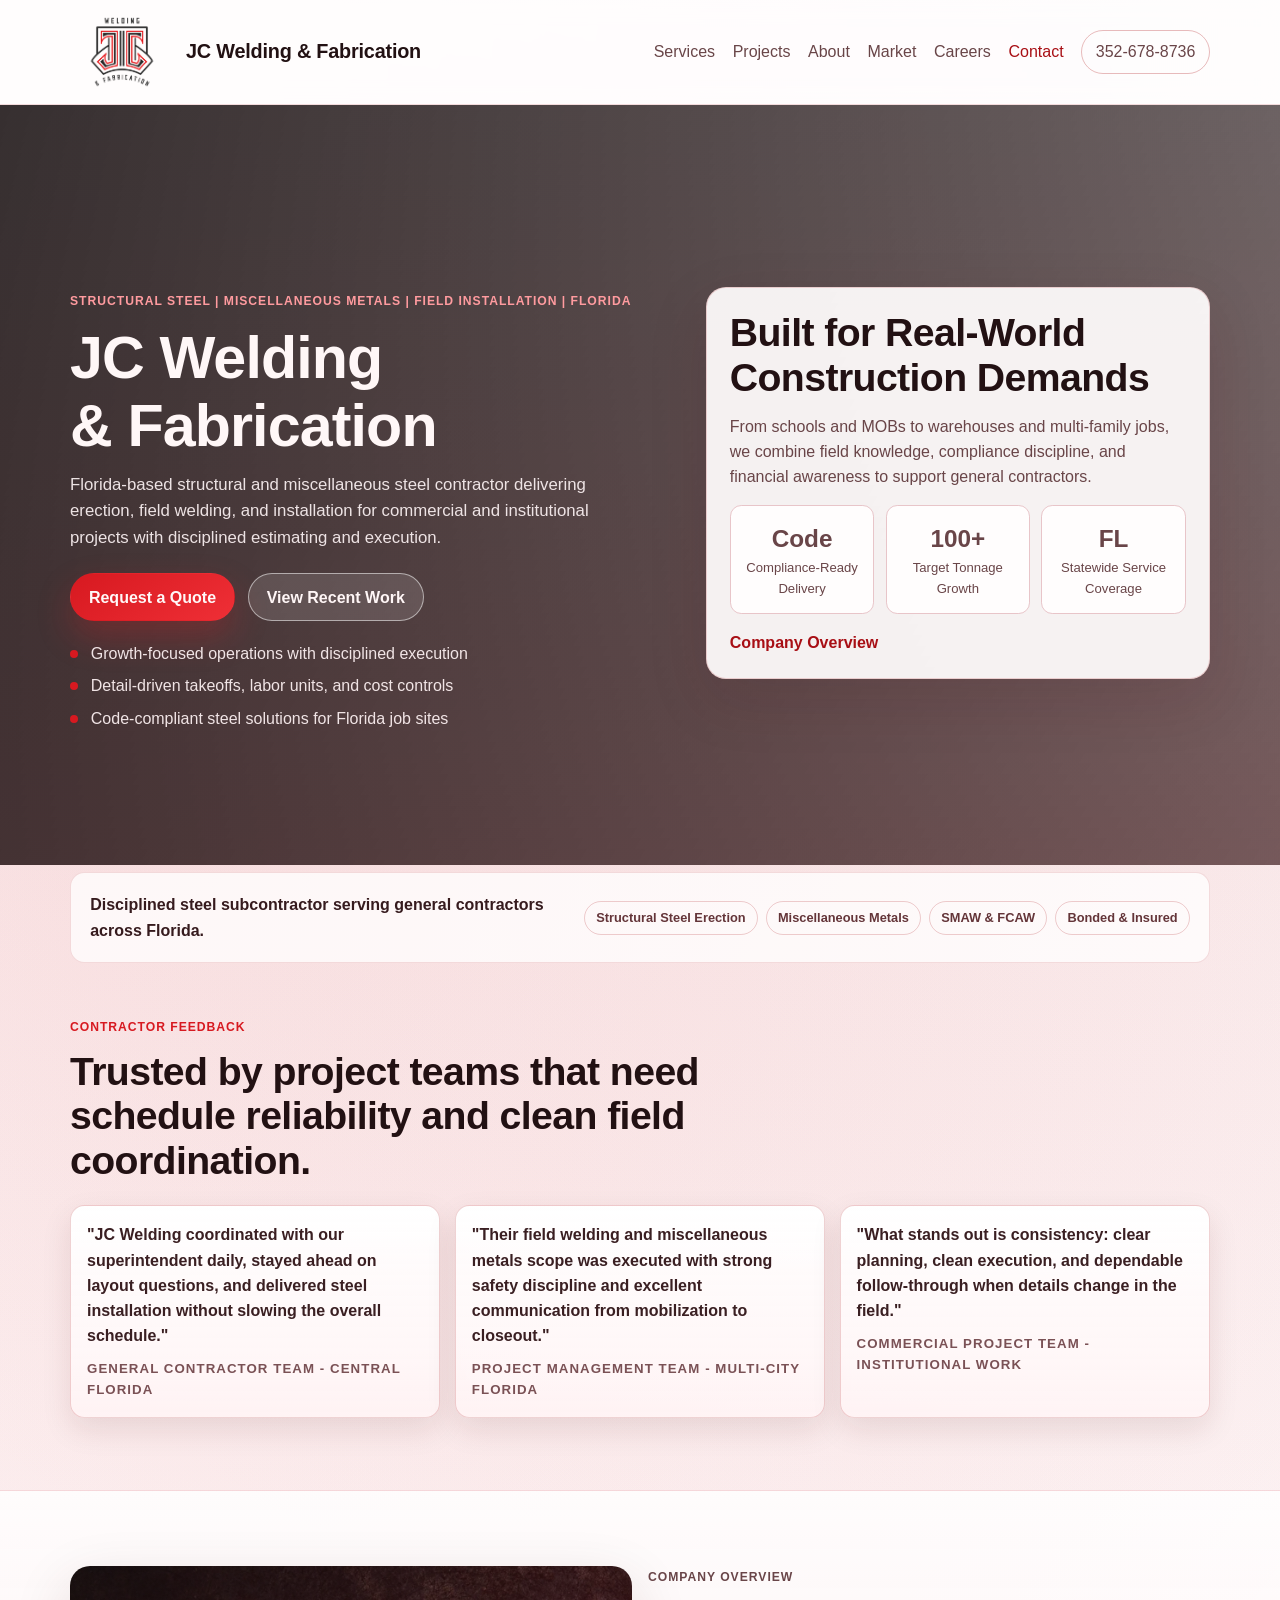
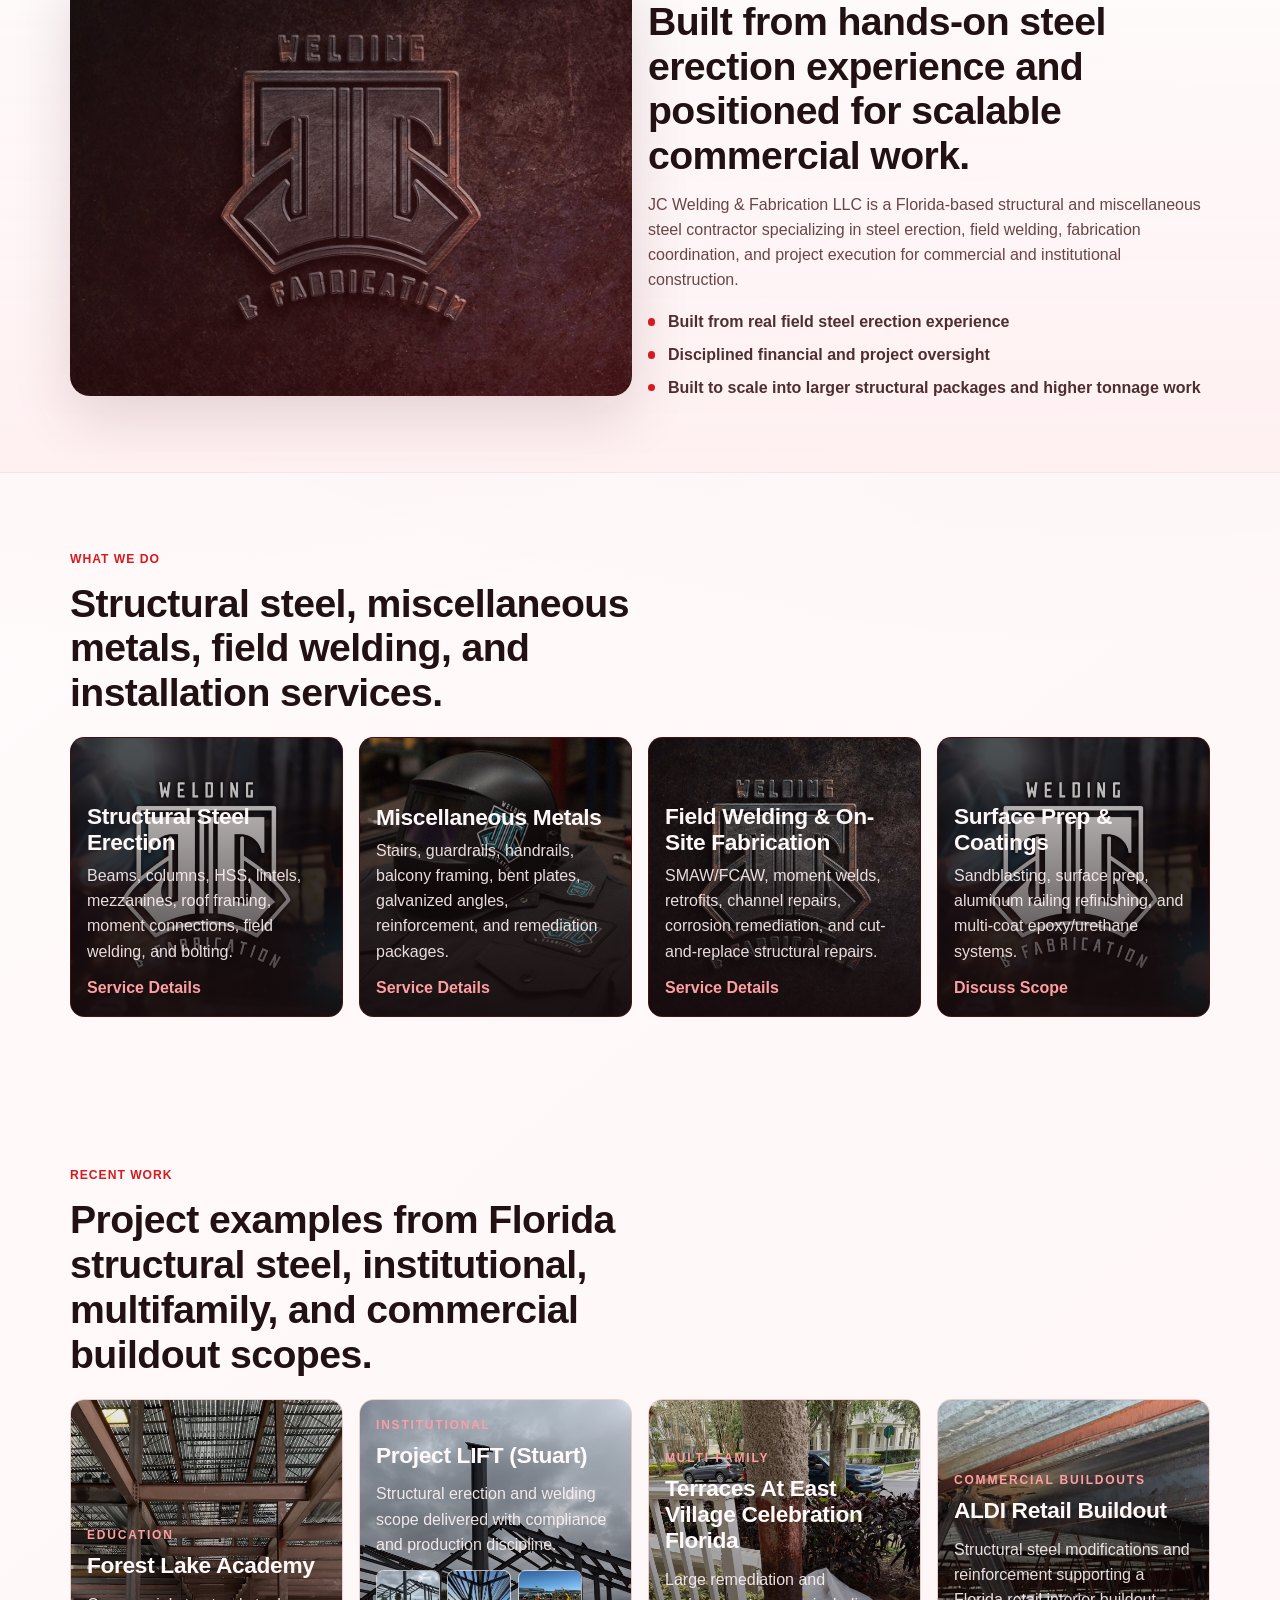
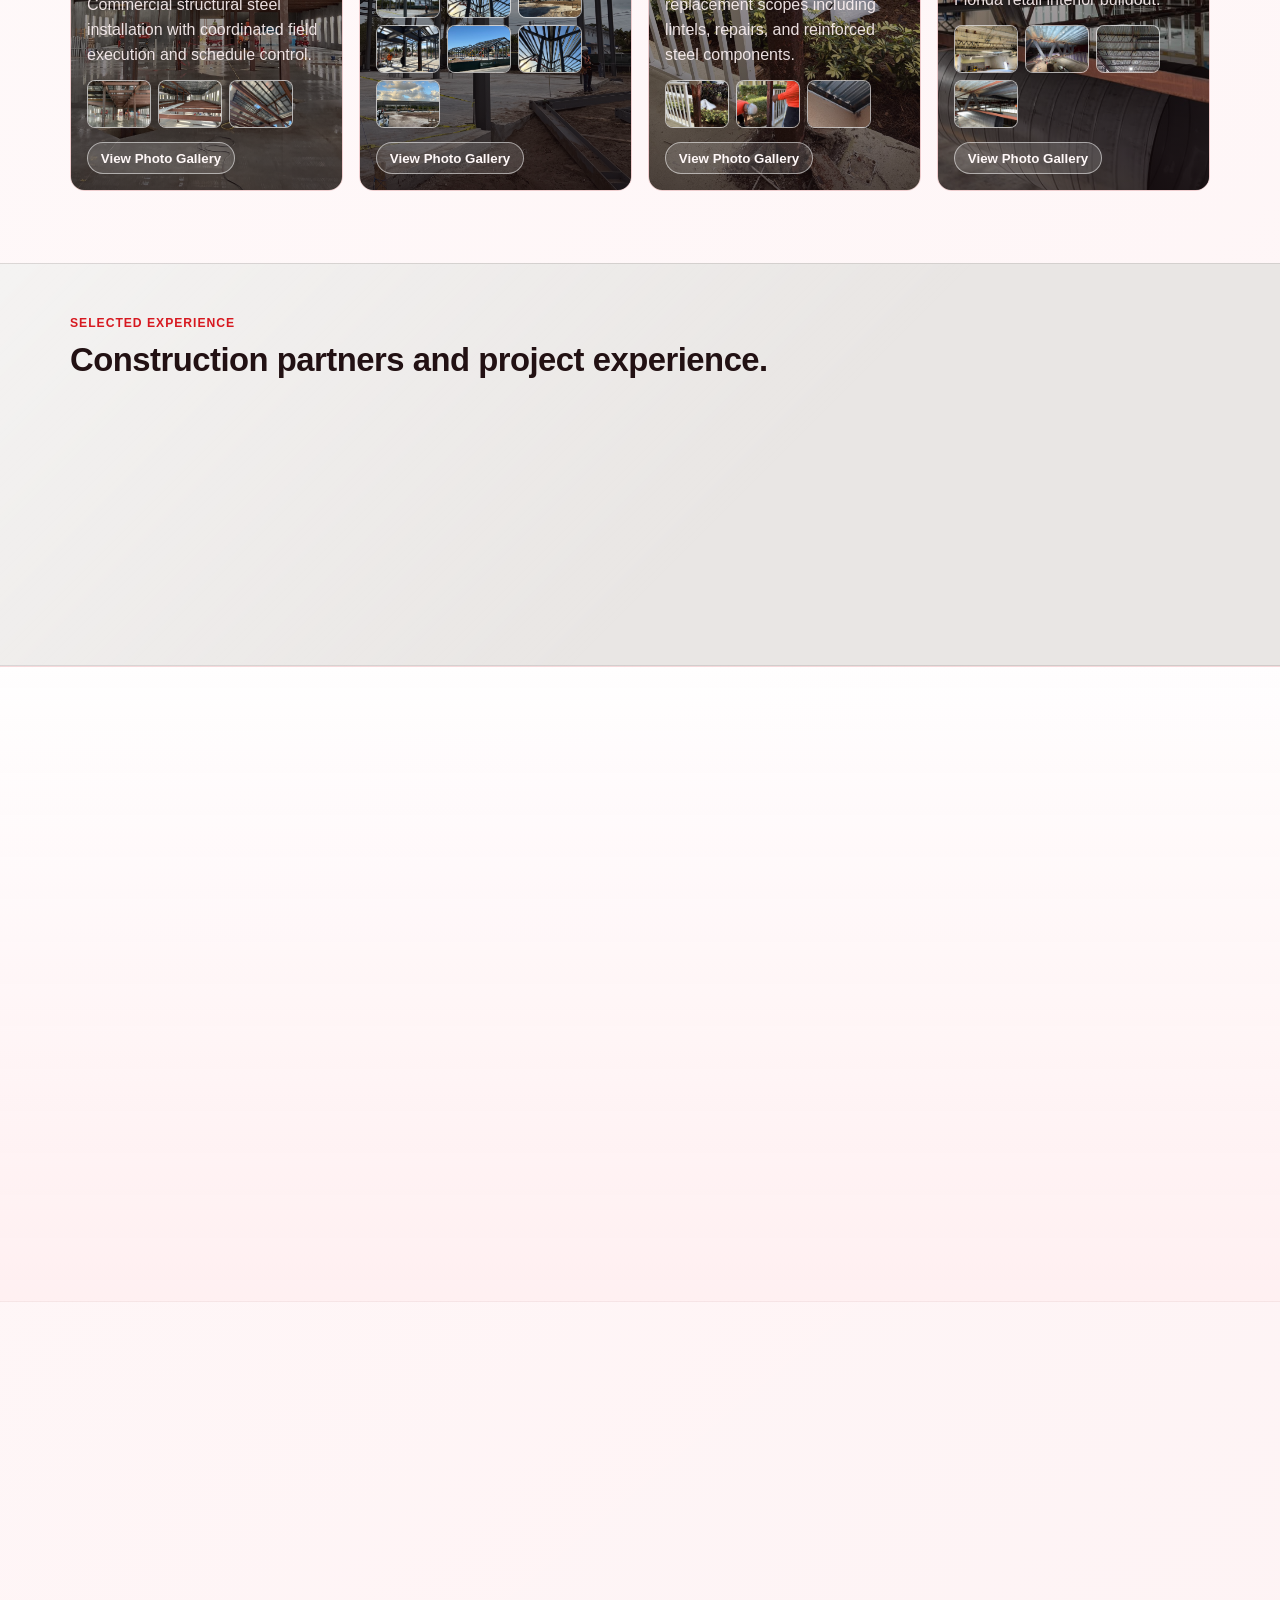
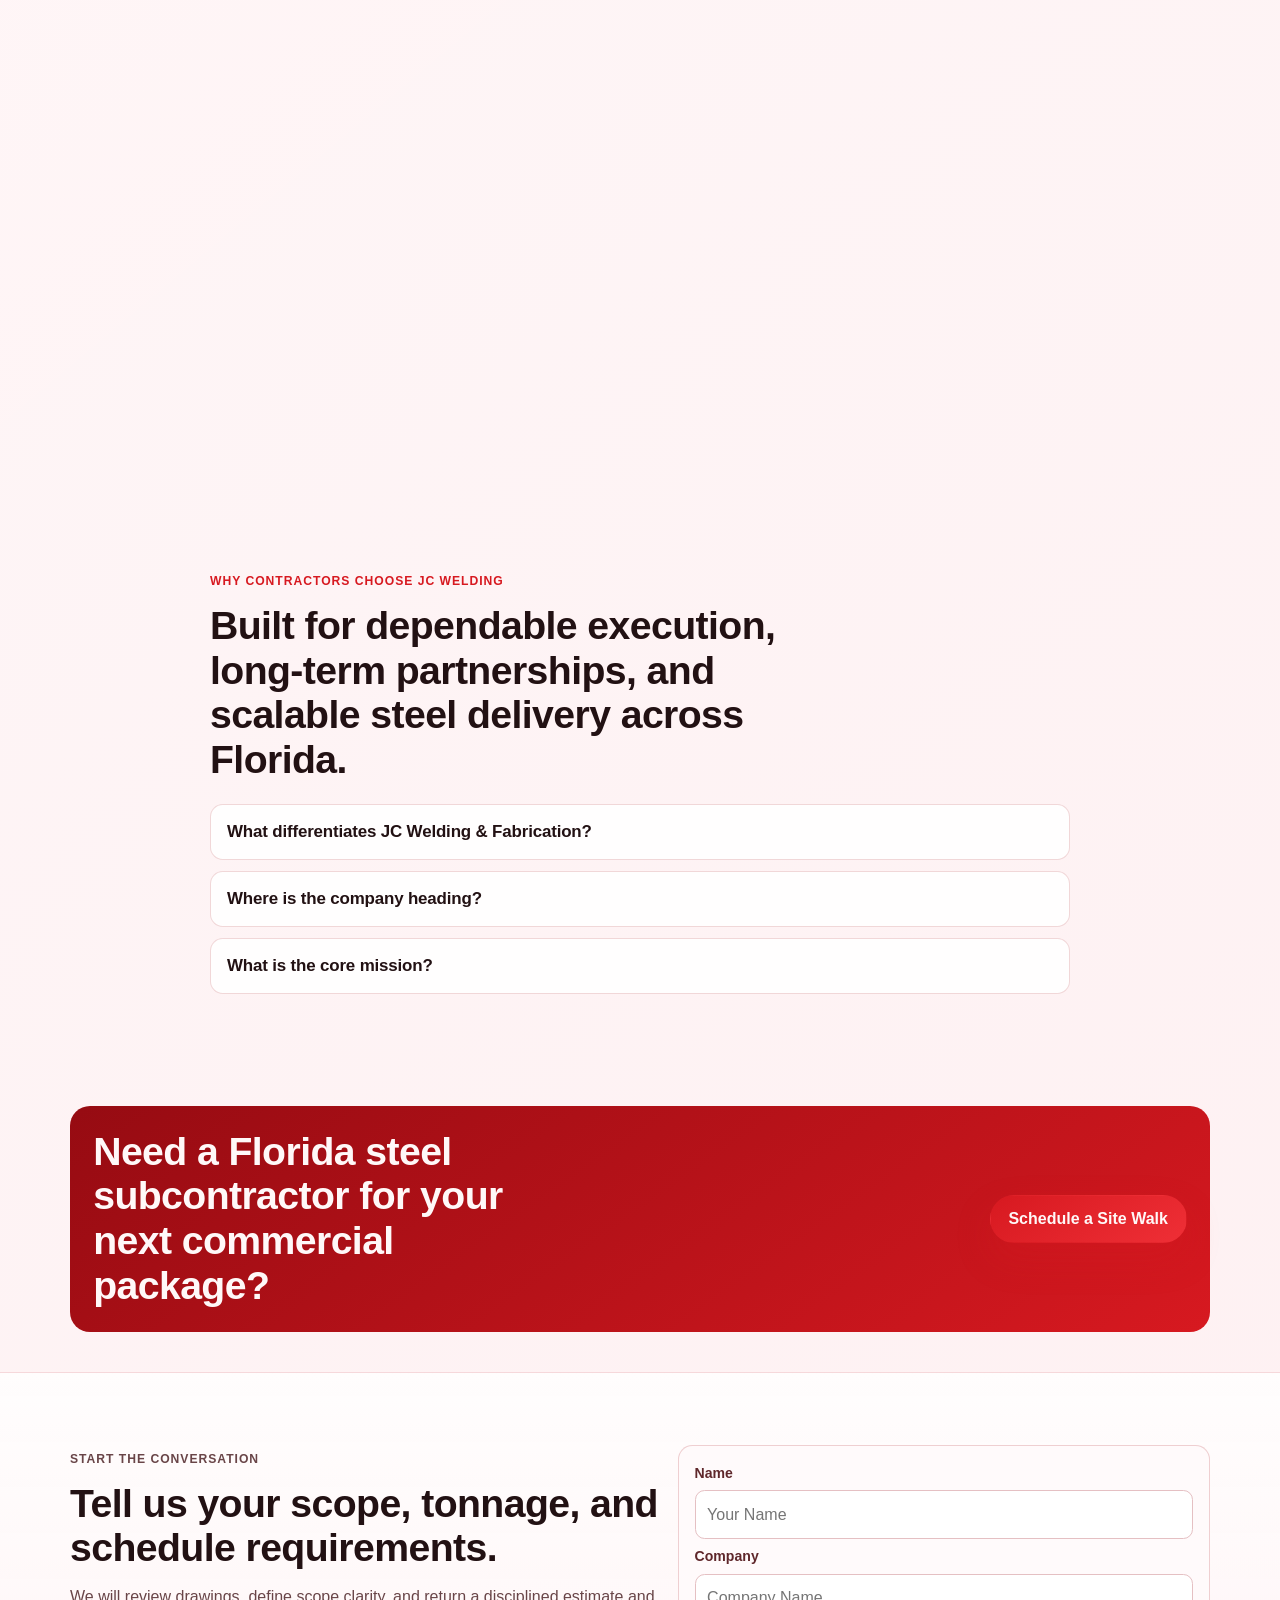
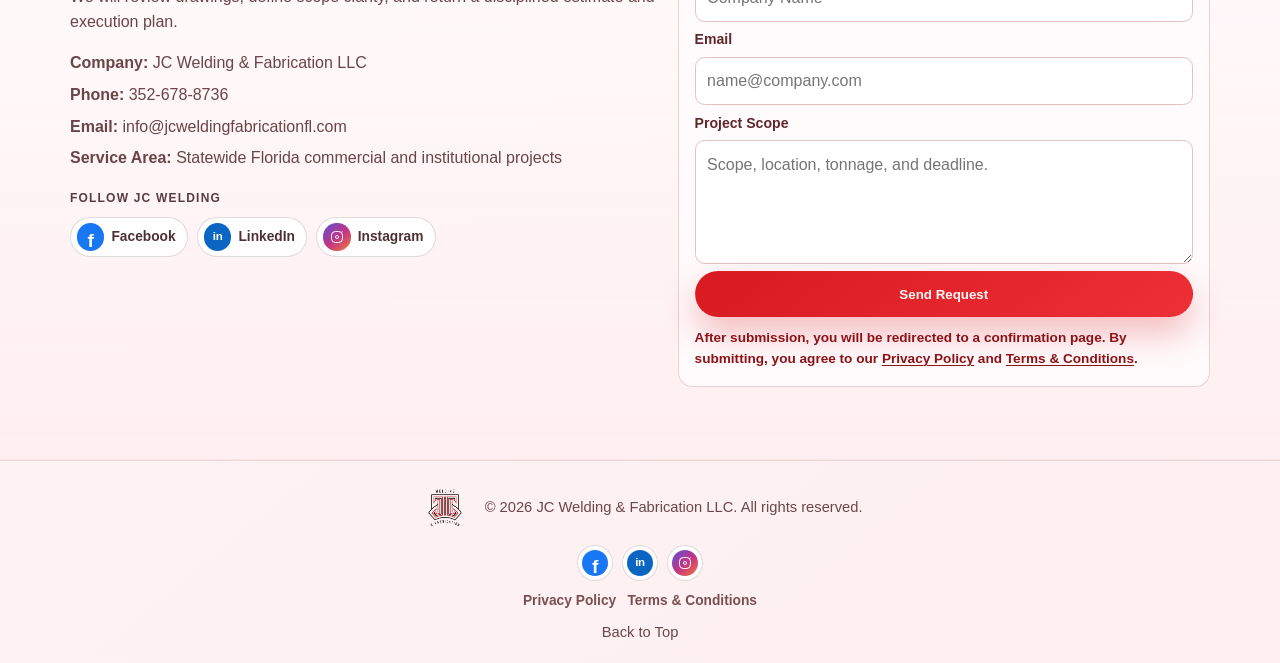
==== commit 1ebd59ed: "Add social media links and click tracking" ====
--- a/index.html
+++ b/index.html
@@ -493,6 +493,14 @@
             <li><strong>Email:</strong> <a href="mailto:info@jcweldingfabricationfl.com">info@jcweldingfabricationfl.com</a></li>
             <li><strong>Service Area:</strong> Statewide Florida commercial and institutional projects</li>
           </ul>
+          <div class="contact-social">
+            <p>Follow JC Welding</p>
+            <nav class="social-links" aria-label="JC Welding social media">
+              <a class="social-link social-facebook" href="https://www.facebook.com/profile.php?id=100091245424976" target="_blank" rel="noopener noreferrer" data-social-platform="facebook" aria-label="JC Welding on Facebook"><span class="social-mark" aria-hidden="true">f</span><span>Facebook</span></a>
+              <a class="social-link social-linkedin" href="https://www.linkedin.com/company/110131293/" target="_blank" rel="noopener noreferrer" data-social-platform="linkedin" aria-label="JC Welding on LinkedIn"><span class="social-mark" aria-hidden="true">in</span><span>LinkedIn</span></a>
+              <a class="social-link social-instagram" href="https://www.instagram.com/jc_welding_fabrication/" target="_blank" rel="noopener noreferrer" data-social-platform="instagram" aria-label="JC Welding on Instagram"><span class="social-mark" aria-hidden="true"></span><span>Instagram</span></a>
+            </nav>
+          </div>
         </div>
         <form class="contact-form reveal" name="contact" method="POST" data-netlify="true" data-netlify-honeypot="bot-field" action="/thank-you.html">
           <input type="hidden" name="form-name" value="contact" />
@@ -525,6 +533,11 @@
         <img class="footer-logo" src="assets/jc-logo-red-white.png" alt="JC Welding and Fabrication logo" width="56" height="56" loading="lazy" decoding="async" />
         <p>&copy; <span id="year"></span> JC Welding &amp; Fabrication LLC. All rights reserved.</p>
       </div>
+      <nav class="social-links footer-social" aria-label="Social media">
+        <a class="social-link social-facebook" href="https://www.facebook.com/profile.php?id=100091245424976" target="_blank" rel="noopener noreferrer" data-social-platform="facebook" aria-label="JC Welding on Facebook"><span class="social-mark" aria-hidden="true">f</span><span class="social-label">Facebook</span></a>
+        <a class="social-link social-linkedin" href="https://www.linkedin.com/company/110131293/" target="_blank" rel="noopener noreferrer" data-social-platform="linkedin" aria-label="JC Welding on LinkedIn"><span class="social-mark" aria-hidden="true">in</span><span class="social-label">LinkedIn</span></a>
+        <a class="social-link social-instagram" href="https://www.instagram.com/jc_welding_fabrication/" target="_blank" rel="noopener noreferrer" data-social-platform="instagram" aria-label="JC Welding on Instagram"><span class="social-mark" aria-hidden="true"></span><span class="social-label">Instagram</span></a>
+      </nav>
       <nav class="footer-links" aria-label="Legal">
         <a href="privacy-policy.html">Privacy Policy</a>
         <a href="terms.html">Terms &amp; Conditions</a>
--- a/styles.css
+++ b/styles.css
@@ -1085,6 +1085,130 @@
   margin-top: 0.4rem;
 }
 
+.contact-social {
+  margin-top: 1.15rem;
+}
+
+.contact-social > p {
+  margin: 0 0 0.55rem;
+  color: #583c3f;
+  font-size: 0.75rem;
+  font-weight: 700;
+  letter-spacing: 0.1em;
+  text-transform: uppercase;
+}
+
+.social-links {
+  display: flex;
+  flex-wrap: wrap;
+  gap: 0.55rem;
+}
+
+.social-link {
+  display: inline-flex;
+  align-items: center;
+  gap: 0.45rem;
+  min-height: 2.45rem;
+  padding: 0.36rem 0.72rem 0.36rem 0.38rem;
+  border: 1px solid rgba(34, 17, 19, 0.14);
+  border-radius: 999px;
+  background: rgba(255, 255, 255, 0.86);
+  color: #4d3235;
+  font-size: 0.86rem;
+  font-weight: 650;
+  transition: transform 180ms ease, border-color 180ms ease, box-shadow 180ms ease;
+}
+
+.social-link:hover {
+  transform: translateY(-2px);
+  border-color: rgba(168, 15, 21, 0.25);
+  box-shadow: 0 9px 22px rgba(34, 17, 19, 0.1);
+}
+
+.social-link:focus-visible {
+  outline: 3px solid rgba(215, 25, 32, 0.25);
+  outline-offset: 2px;
+}
+
+.social-mark {
+  position: relative;
+  width: 1.7rem;
+  height: 1.7rem;
+  display: inline-grid;
+  flex: 0 0 1.7rem;
+  place-items: center;
+  border-radius: 50%;
+  color: #fff;
+  font-family: var(--font-sans);
+  font-size: 1rem;
+  font-weight: 800;
+  line-height: 1;
+  text-transform: none;
+}
+
+.social-facebook .social-mark {
+  background: #1877f2;
+  font-size: 1.2rem;
+  align-items: end;
+}
+
+.social-linkedin .social-mark {
+  background: #0a66c2;
+  font-size: 0.72rem;
+  letter-spacing: -0.03em;
+}
+
+.social-instagram .social-mark {
+  background: linear-gradient(140deg, #5951d8, #c13584 52%, #f77737);
+}
+
+.social-instagram .social-mark::before {
+  content: "";
+  width: 0.78rem;
+  height: 0.78rem;
+  border: 1.5px solid #fff;
+  border-radius: 0.27rem;
+}
+
+.social-instagram .social-mark::after {
+  content: "";
+  position: absolute;
+  width: 0.24rem;
+  height: 0.24rem;
+  border: 1.5px solid #fff;
+  border-radius: 50%;
+  box-shadow: 0.33rem -0.33rem 0 -0.09rem #fff;
+}
+
+.footer-social {
+  justify-content: center;
+}
+
+.footer-social .social-link {
+  width: 2.25rem;
+  min-height: 2.25rem;
+  padding: 0.26rem;
+  justify-content: center;
+}
+
+.footer-social .social-mark {
+  width: 1.65rem;
+  height: 1.65rem;
+  flex-basis: 1.65rem;
+}
+
+.social-label {
+  position: absolute;
+  width: 1px;
+  height: 1px;
+  padding: 0;
+  margin: -1px;
+  overflow: hidden;
+  clip: rect(0, 0, 0, 0);
+  white-space: nowrap;
+  border: 0;
+}
+
 .contact-form {
   background: #fffafb;
   border: 1px solid rgba(168, 15, 21, 0.18);
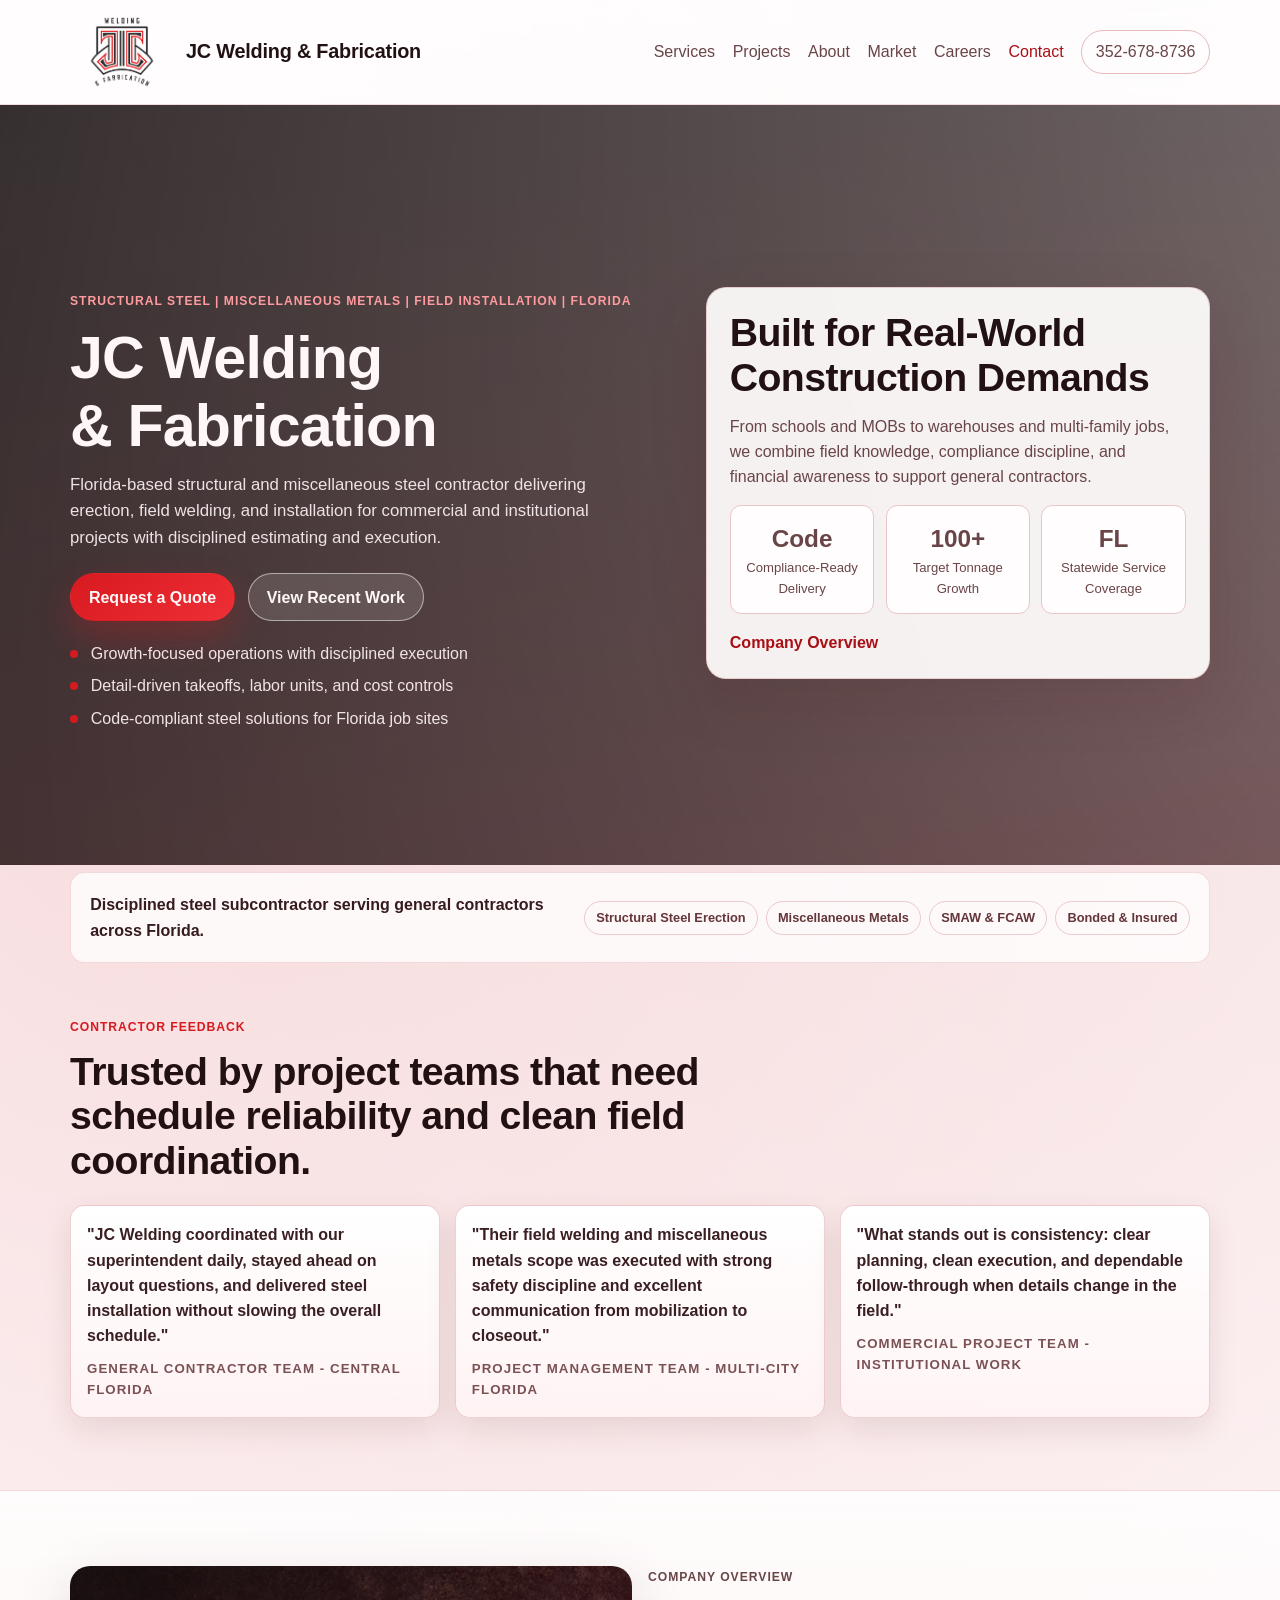
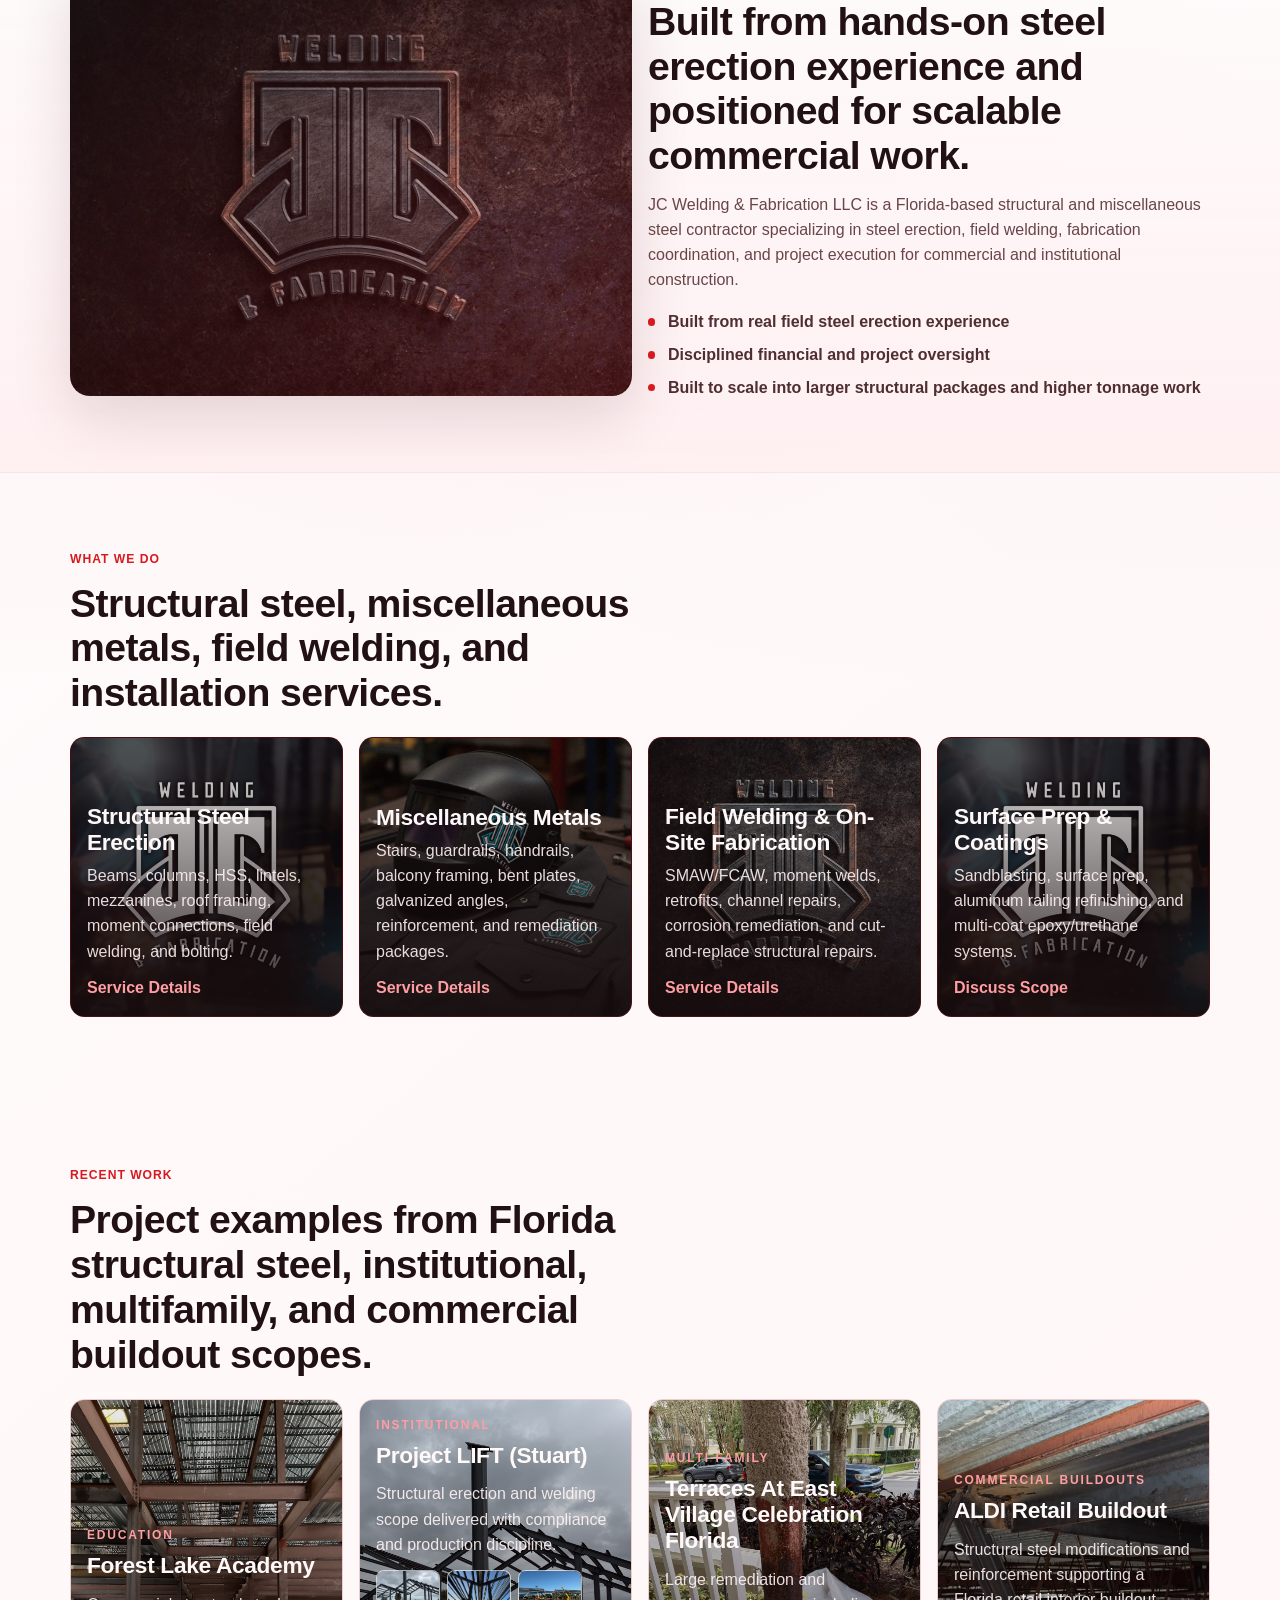
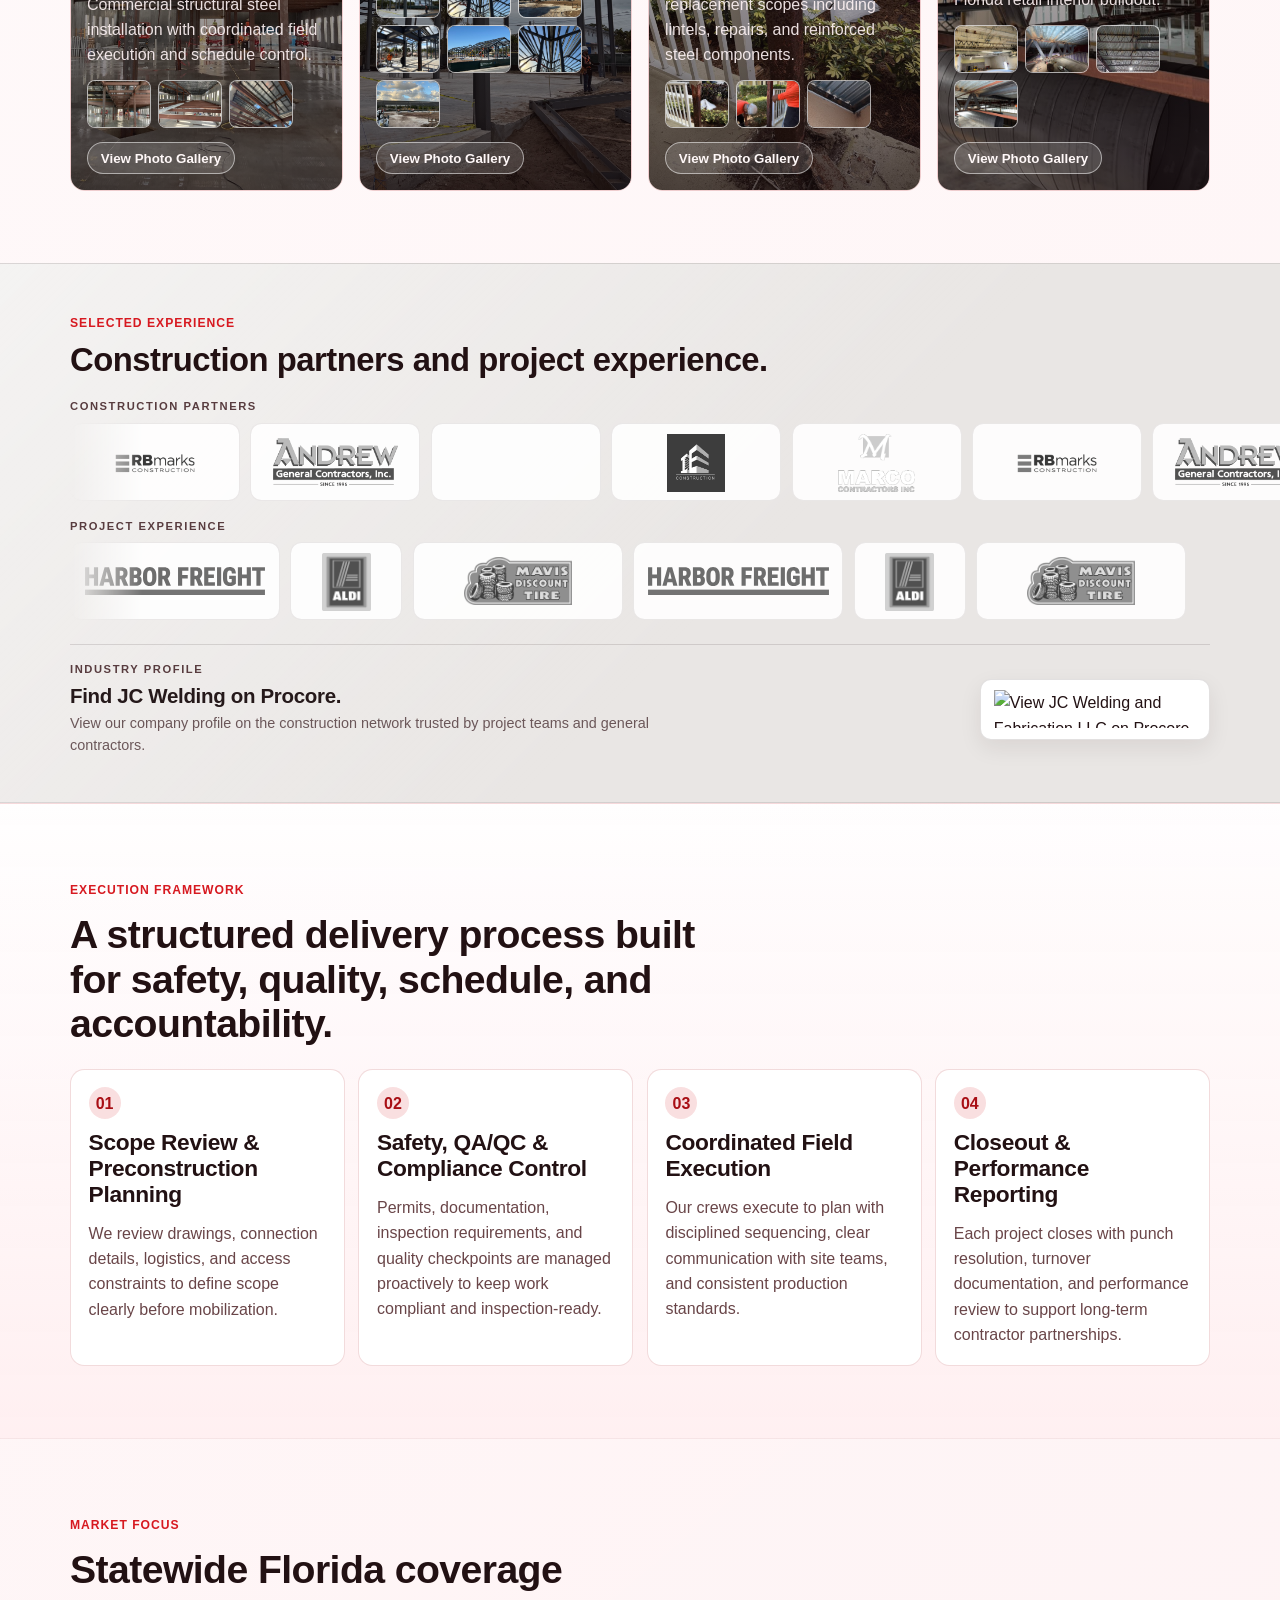
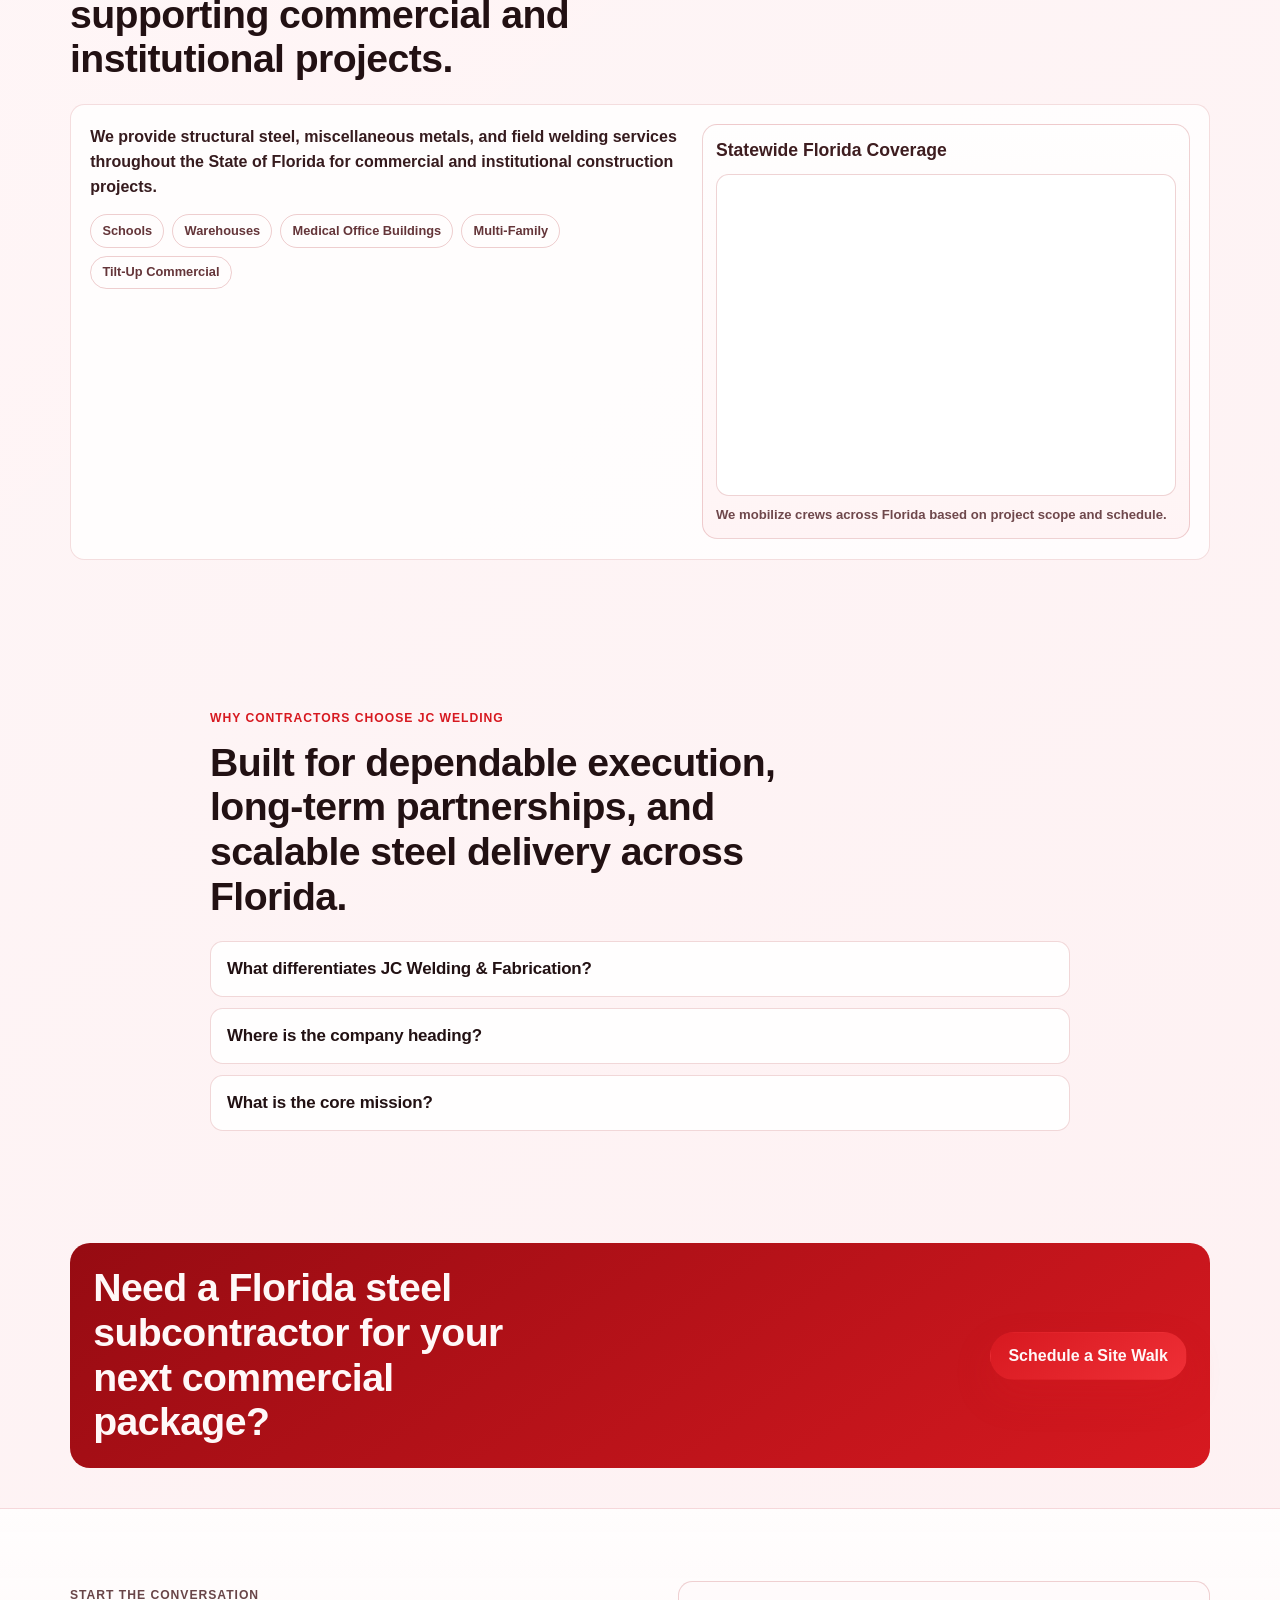
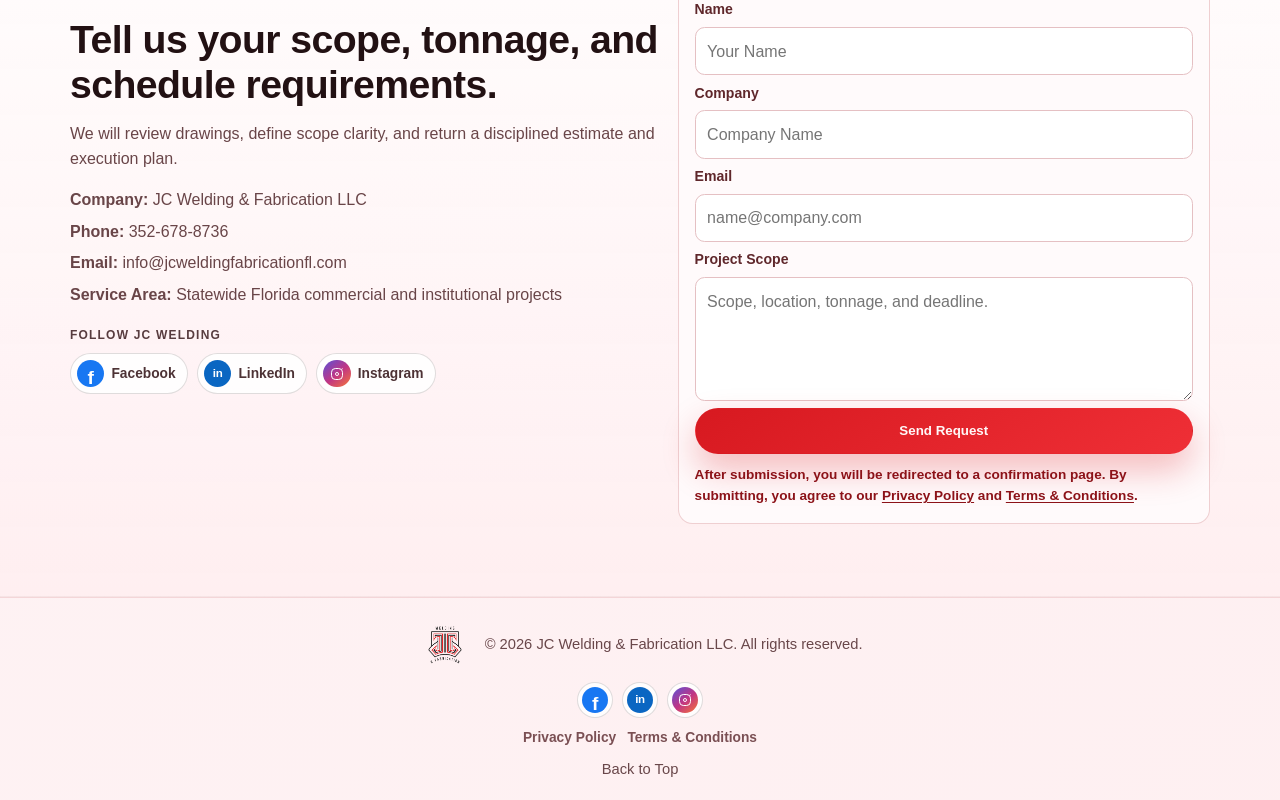
==== commit cf34ea4e: "Add Procore profile badge" ====
--- a/index.html
+++ b/index.html
@@ -382,6 +382,17 @@
           </div>
         </div>
 
+        <div class="procore-profile reveal">
+          <div class="procore-profile-copy">
+            <p class="logo-group-label">Industry Profile</p>
+            <h3>Find JC Welding on Procore.</h3>
+            <p>View our company profile on the construction network trusted by project teams and general contractors.</p>
+          </div>
+          <a class="procore-badge" href="https://network.procore.com/p/jc-welding-and-fabrication-llc-fruitland-park" target="_blank" rel="noopener noreferrer" data-procore-profile aria-label="View JC Welding and Fabrication LLC on Procore">
+            <img src="https://network.procore.com/assets/static/procore-black-badge.svg" alt="View JC Welding and Fabrication LLC on Procore" width="230" height="58" loading="lazy" decoding="async" />
+          </a>
+        </div>
+
       </div>
     </section>
 
--- a/styles.css
+++ b/styles.css
@@ -199,6 +199,17 @@
   }
 }
 
+@media (max-width: 620px) {
+  .procore-profile {
+    grid-template-columns: 1fr;
+    gap: 0.85rem;
+  }
+
+  .procore-badge {
+    width: min(230px, 100%);
+  }
+}
+
 @media (prefers-reduced-motion: reduce) {
   .hero-media {
     animation: none;
@@ -506,6 +517,62 @@
   margin: 0.7rem 0 0;
   color: #766568;
   font-size: 0.72rem;
+}
+
+.procore-profile {
+  display: grid;
+  grid-template-columns: minmax(0, 1fr) auto;
+  gap: 1.25rem;
+  align-items: center;
+  margin-top: 1.45rem;
+  padding: 1.05rem 0 0;
+  border-top: 1px solid rgba(34, 17, 19, 0.13);
+}
+
+.procore-profile-copy .logo-group-label {
+  margin-bottom: 0.28rem;
+}
+
+.procore-profile h3 {
+  margin: 0;
+  color: #25191a;
+  font-size: clamp(1.05rem, 2.2vw, 1.28rem);
+}
+
+.procore-profile p:not(.logo-group-label) {
+  max-width: 39rem;
+  margin: 0.3rem 0 0;
+  color: #6b5759;
+  font-size: 0.9rem;
+}
+
+.procore-badge {
+  display: grid;
+  width: min(230px, 40vw);
+  min-height: 58px;
+  place-items: center;
+  padding: 0.65rem 0.8rem;
+  border: 1px solid rgba(34, 17, 19, 0.13);
+  border-radius: 0.68rem;
+  background: #fff;
+  box-shadow: 0 8px 22px rgba(34, 17, 19, 0.08);
+  transition: transform 180ms ease, box-shadow 180ms ease;
+}
+
+.procore-badge img {
+  display: block;
+  width: 100%;
+  max-height: 38px;
+}
+
+.procore-badge:hover {
+  transform: translateY(-2px);
+  box-shadow: 0 12px 28px rgba(34, 17, 19, 0.14);
+}
+
+.procore-badge:focus-visible {
+  outline: 3px solid rgba(181, 16, 28, 0.42);
+  outline-offset: 3px;
 }
 
 @keyframes logo-scroll {
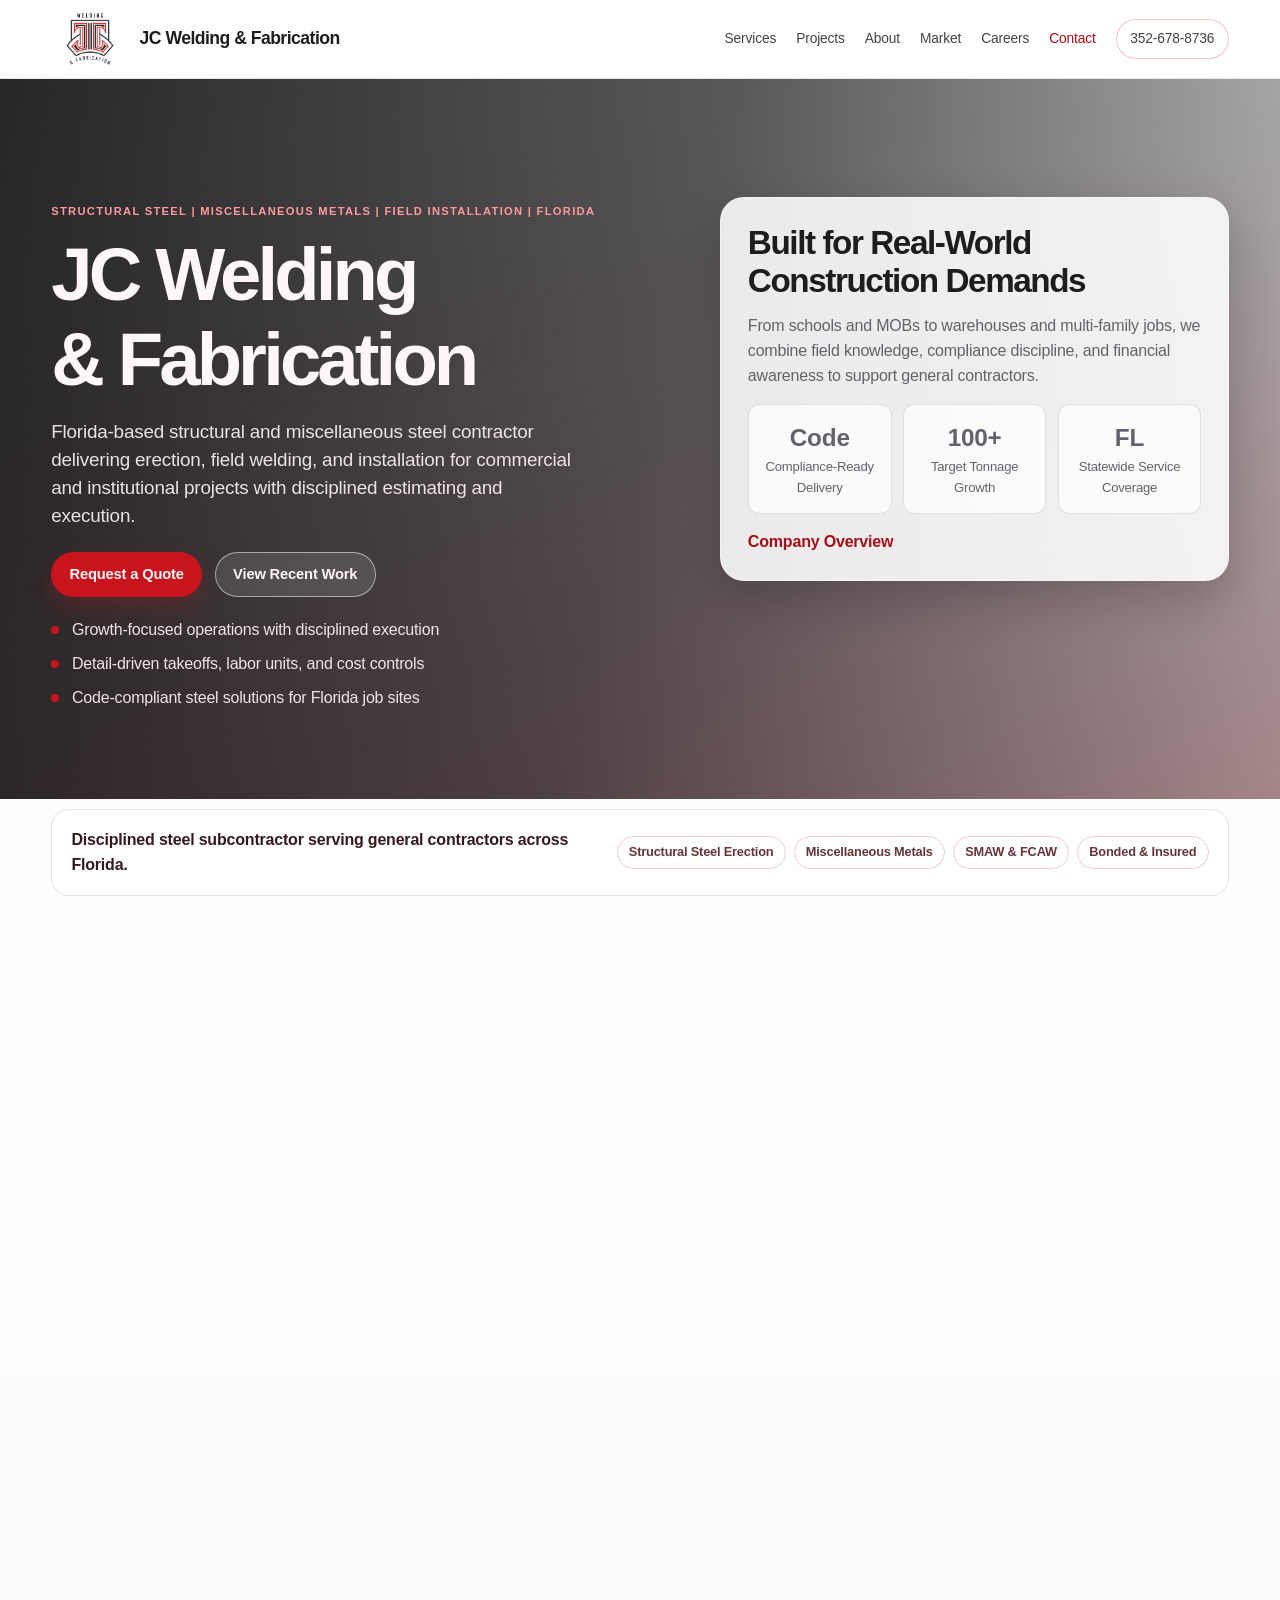
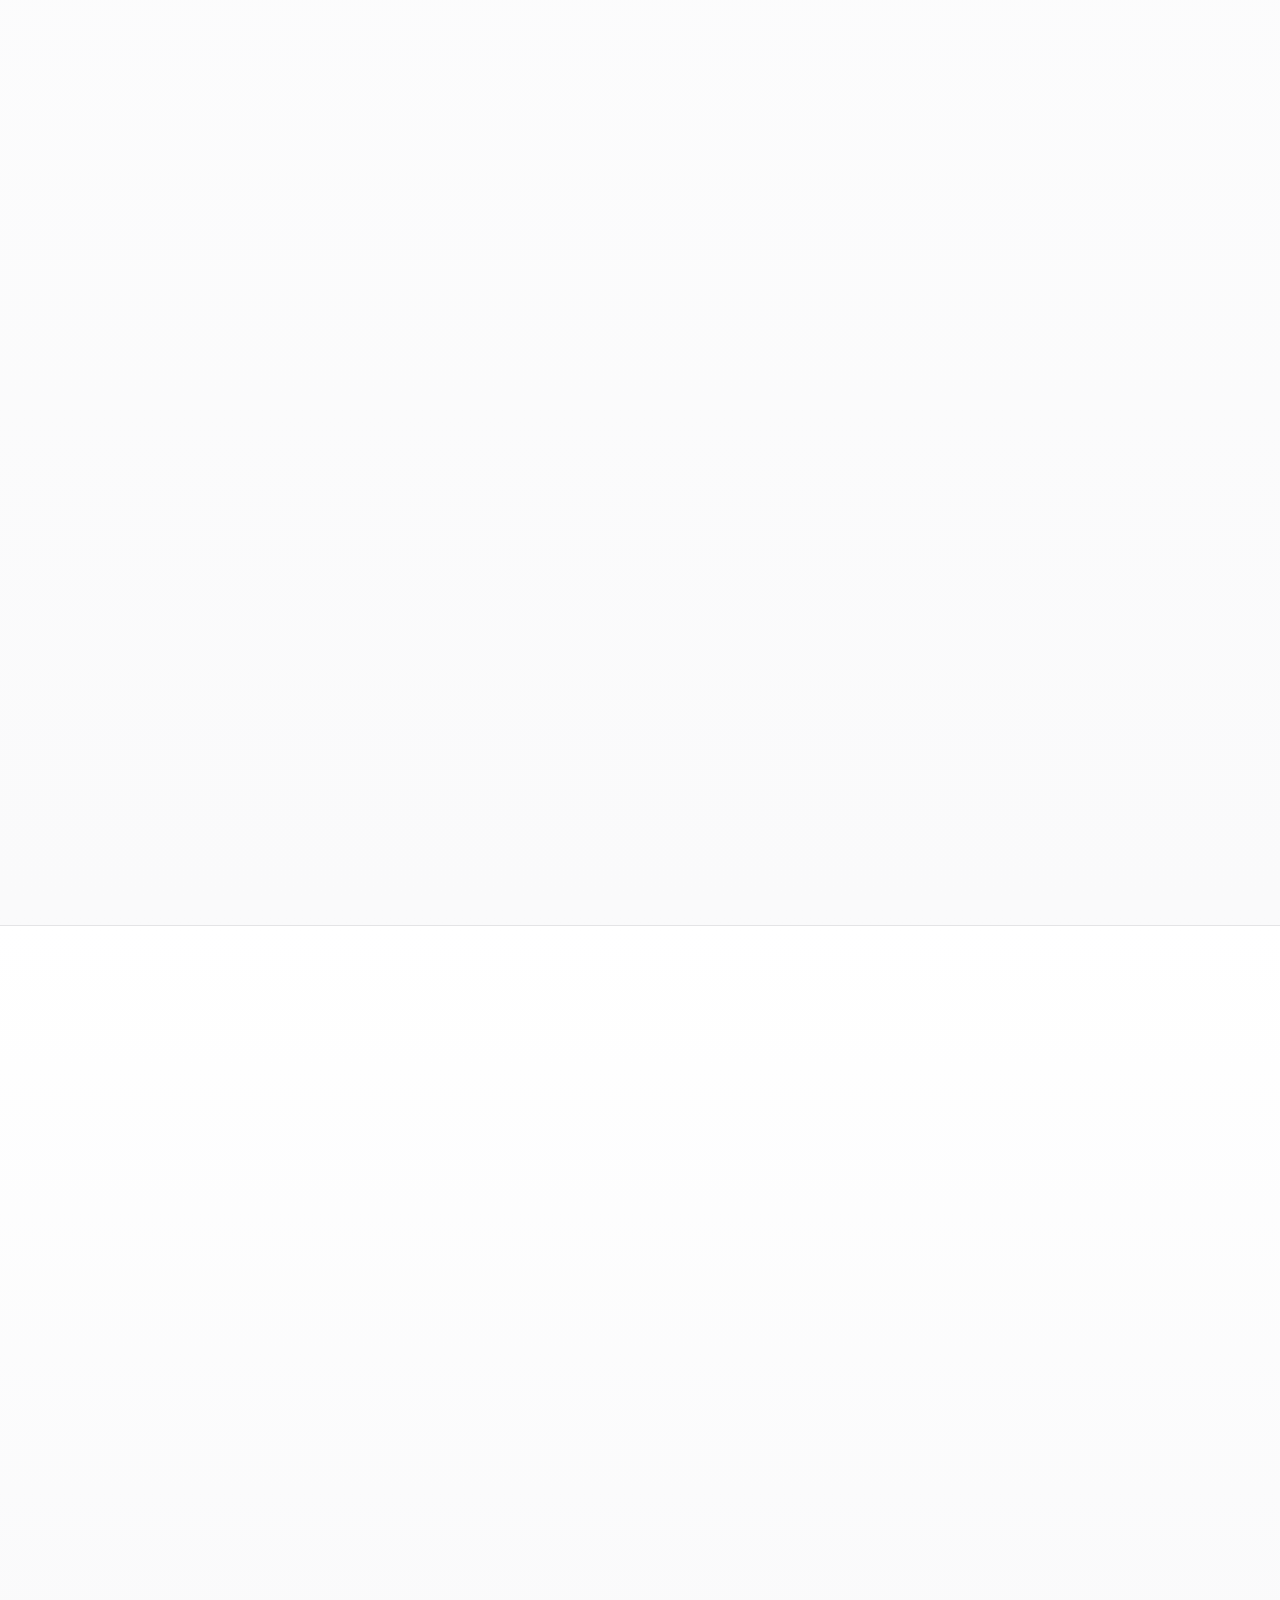
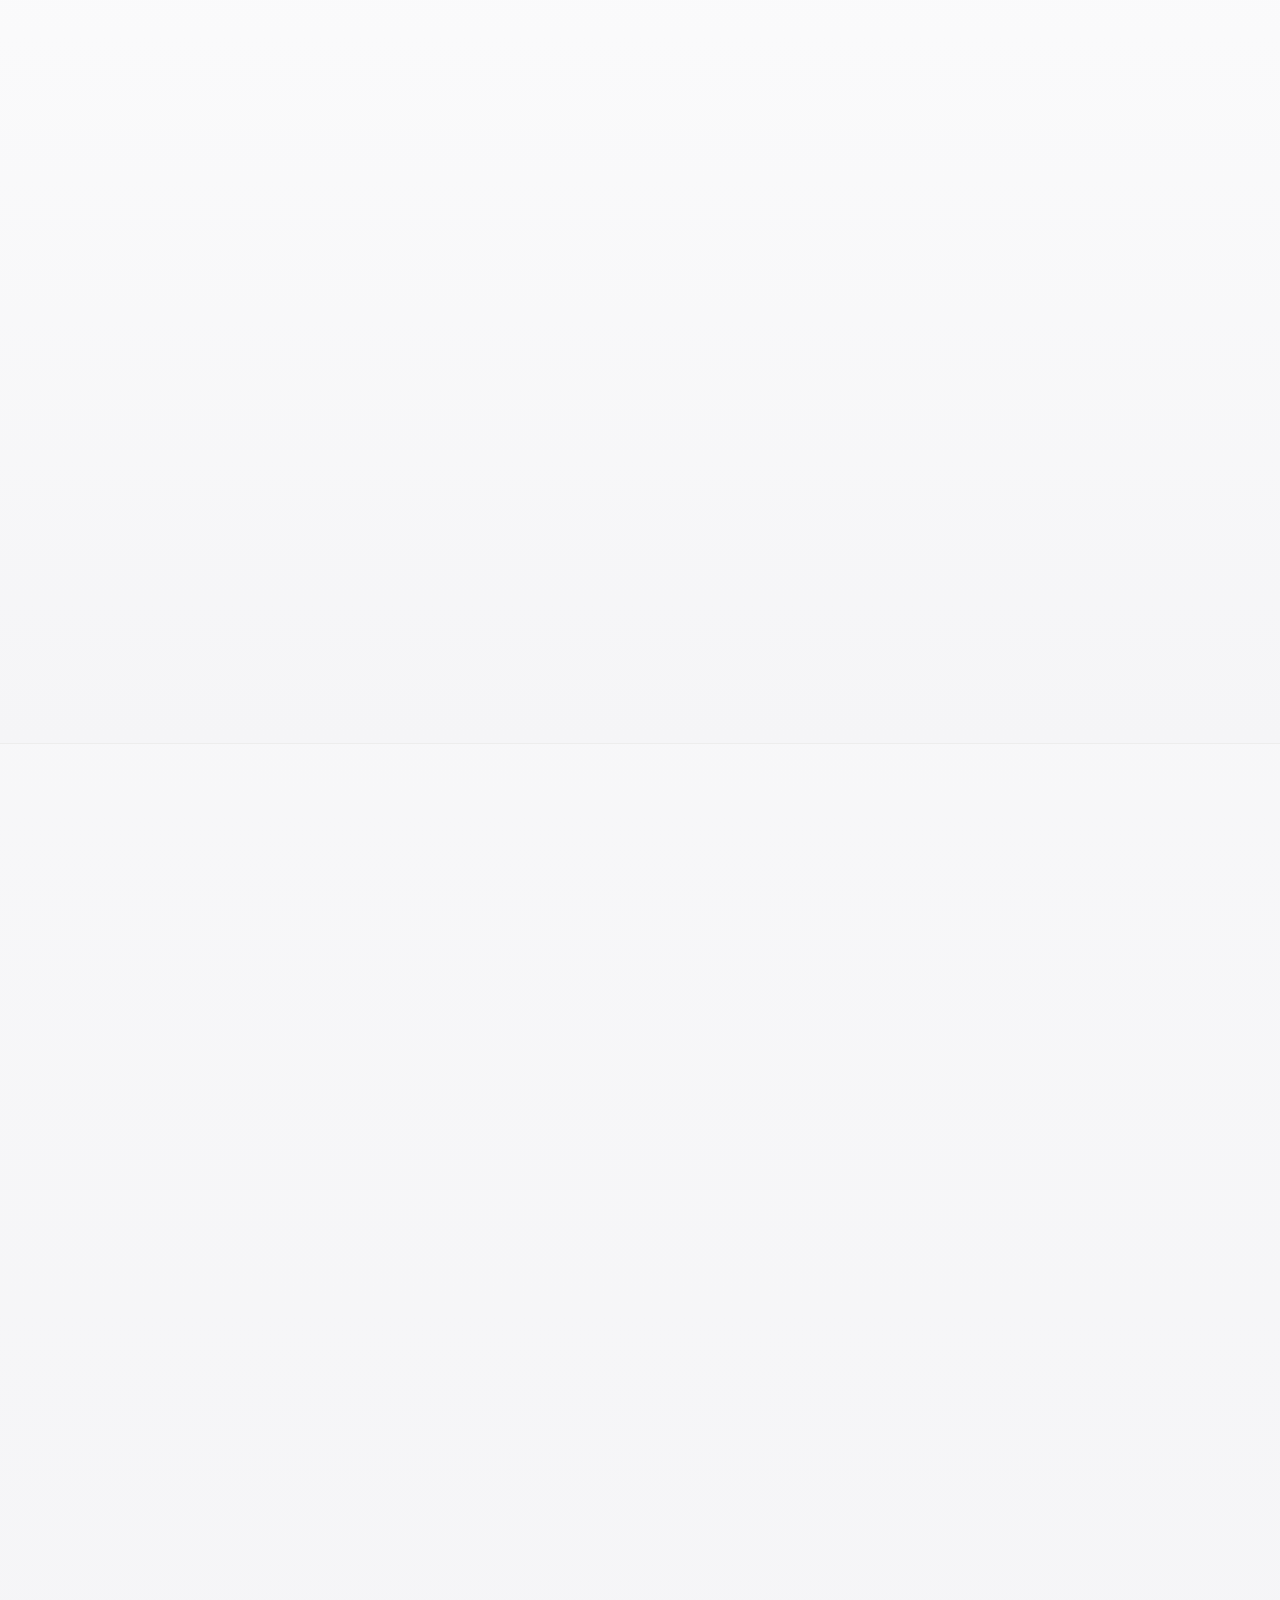
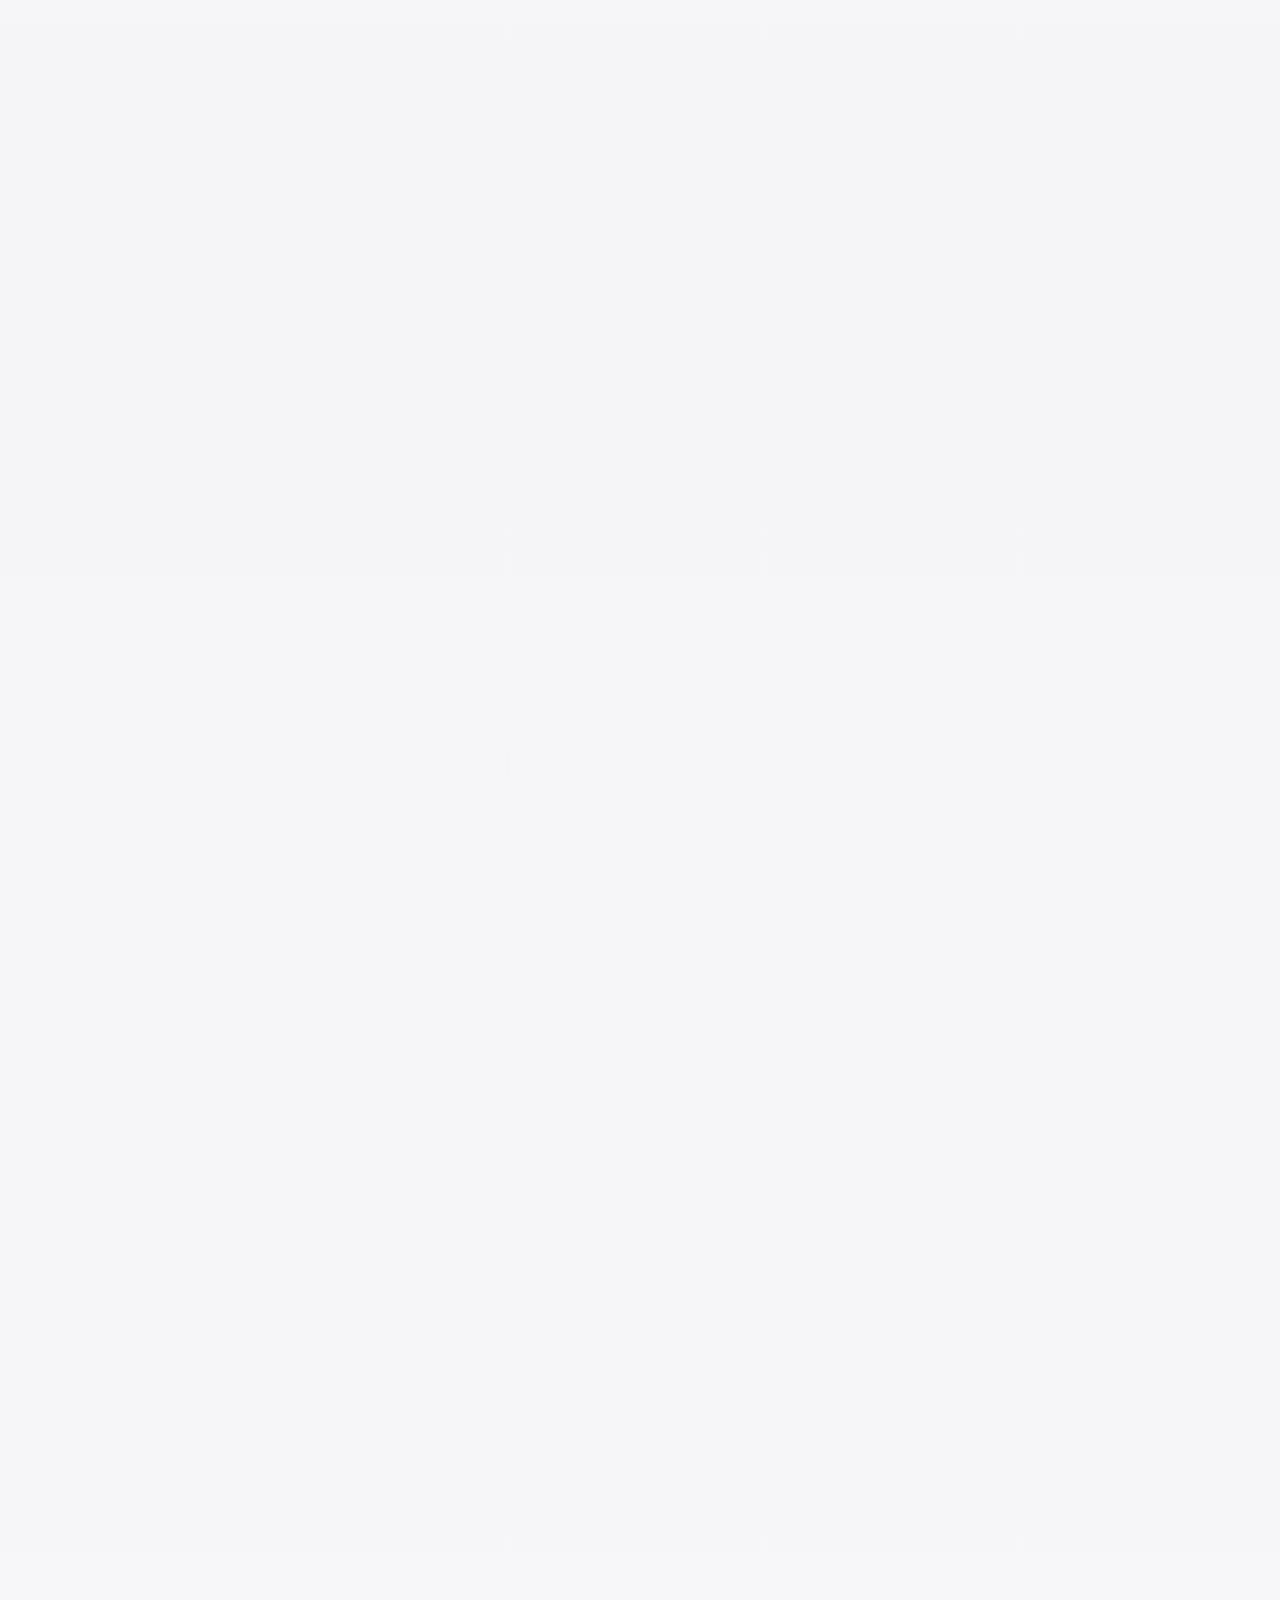
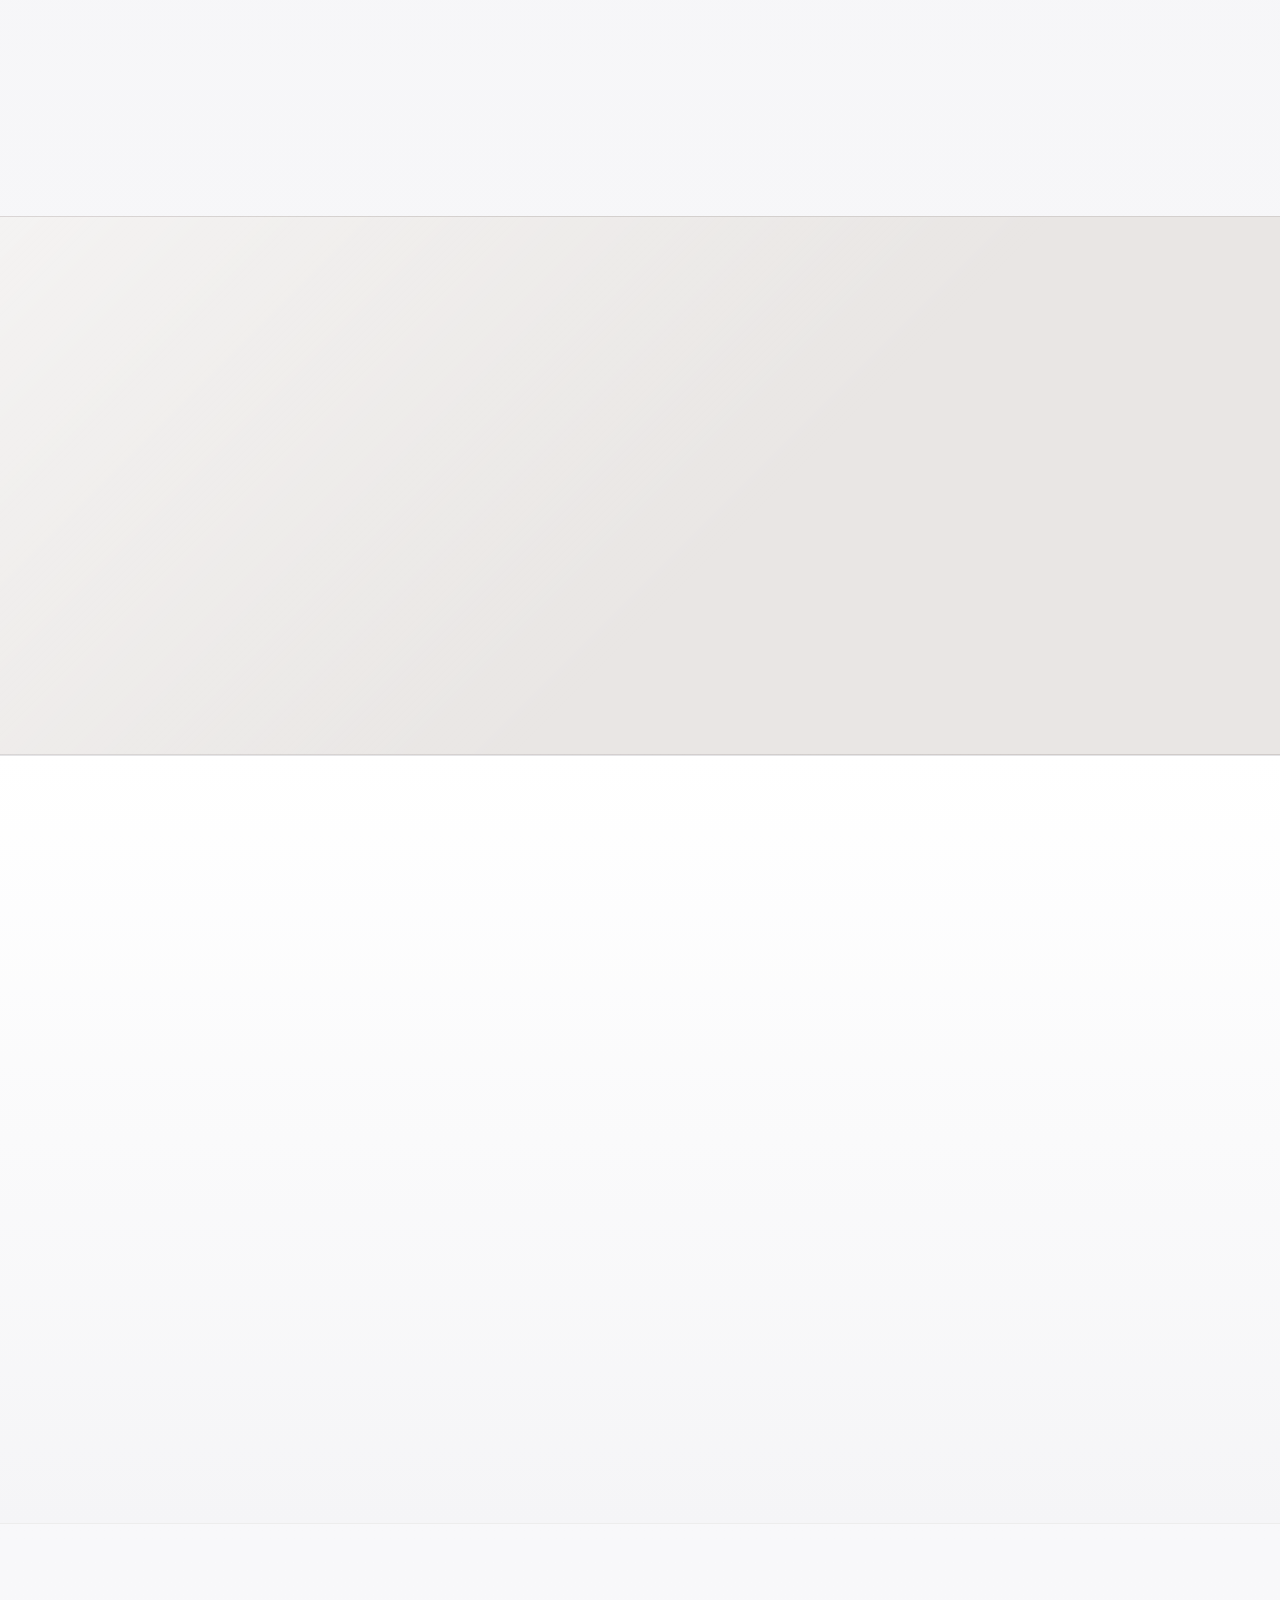
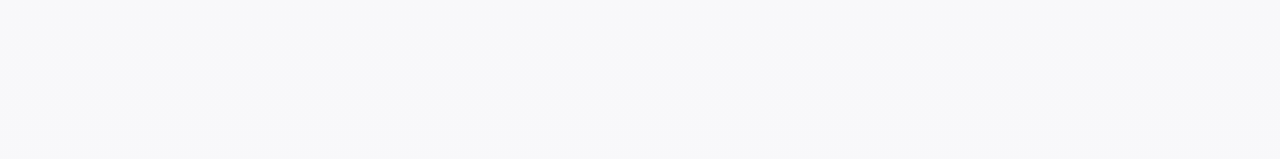
==== commit 06b4dada: "Modernize typography and homepage performance" ====
--- a/index.html
+++ b/index.html
@@ -24,7 +24,9 @@
   <link rel="icon" type="image/png" sizes="32x32" href="assets/favicon-32x32.png?v=2" />
   <link rel="icon" type="image/png" sizes="16x16" href="assets/favicon-16x16.png?v=2" />
   <link rel="apple-touch-icon" sizes="180x180" href="assets/apple-touch-icon.png?v=2" />
-  <link rel="stylesheet" href="styles.css" />
+<link rel="preconnect" href="https://images.pexels.com" crossorigin />
+<link rel="preload" as="image" href="https://images.pexels.com/photos/15888226/pexels-photo-15888226.jpeg?auto=compress&cs=tinysrgb&w=1600" fetchpriority="high" />
+<link rel="stylesheet" href="styles.css" />
   <script type="application/ld+json">
     {
       "@context": "https://schema.org",
@@ -82,7 +84,7 @@
     }
   </script>
 </head>
-<body>
+<body class="home-page">
   <header class="site-header" id="top">
     <div class="container nav-wrap">
       <a class="logo" href="#top" aria-label="JC Welding and Fabrication home">
--- a/styles.css
+++ b/styles.css
@@ -1755,3 +1755,290 @@
     grid-template-columns: 1.2fr 0.8fr;
   }
 }
+
+/* Modern performance refresh: native UI typography and lighter first render. */
+:root {
+  --bg: #f5f5f7;
+  --surface: #ffffff;
+  --surface-alt: #fbfbfd;
+  --ink: #1d1d1f;
+  --muted: #62626a;
+  --primary: #c9141d;
+  --primary-strong: #a70d15;
+  --line: #dedee3;
+  --dark-overlay: rgba(10, 10, 12, 0.68);
+  --shadow: 0 18px 44px rgba(20, 20, 24, 0.1);
+  --radius-lg: 1.5rem;
+  --radius-md: 1.1rem;
+  --radius-sm: 0.72rem;
+  --container: min(1200px, 92vw);
+  --font-sans: -apple-system, BlinkMacSystemFont, "SF Pro Text", "SF Pro Display", "Helvetica Neue", "Segoe UI", sans-serif;
+  --font-display: -apple-system, BlinkMacSystemFont, "SF Pro Display", "Helvetica Neue", "Segoe UI", sans-serif;
+}
+
+html {
+  scroll-padding-top: 5.6rem;
+}
+
+body {
+  background: var(--bg);
+  background-image: linear-gradient(180deg, #ffffff 0%, #f5f5f7 46%, #fbfbfd 100%);
+  font-size: 16px;
+  letter-spacing: -0.012em;
+  font-synthesis: none;
+}
+
+h1,
+h2,
+h3 {
+  letter-spacing: -0.035em;
+  font-weight: 650;
+}
+
+h1 {
+  font-size: clamp(2.65rem, 5.8vw, 4.8rem);
+  letter-spacing: -0.052em;
+}
+
+h2 {
+  font-size: clamp(1.95rem, 3.7vw, 3.15rem);
+  letter-spacing: -0.043em;
+}
+
+.site-header {
+  background: rgba(255, 255, 255, 0.78);
+  border-bottom-color: rgba(29, 29, 31, 0.1);
+  backdrop-filter: saturate(180%) blur(18px);
+  -webkit-backdrop-filter: saturate(180%) blur(18px);
+}
+
+.nav-wrap {
+  min-height: 76px;
+}
+
+.logo {
+  gap: 0.65rem;
+}
+
+.logo-image {
+  width: clamp(58px, 8vw, 78px);
+}
+
+.logo-text {
+  color: #1d1d1f;
+  font-size: clamp(0.98rem, 1.6vw, 1.1rem);
+  font-weight: 650;
+  letter-spacing: -0.03em;
+}
+
+.site-nav {
+  gap: 1.25rem;
+}
+
+.site-nav a {
+  color: #424245;
+  font-size: 0.86rem;
+  letter-spacing: -0.01em;
+}
+
+.nav-cta {
+  border-color: rgba(201, 20, 29, 0.25);
+  background: rgba(255, 255, 255, 0.62);
+}
+
+.hero {
+  min-height: clamp(560px, 82vh, 720px);
+  padding: clamp(4.8rem, 8vw, 6.8rem) 0 clamp(3.2rem, 6vw, 4.6rem);
+}
+
+.hero-media {
+  animation: none;
+  transform: scale(1.025);
+  will-change: auto;
+}
+
+.hero-overlay {
+  background:
+    linear-gradient(106deg, rgba(8, 8, 10, 0.88) 0%, rgba(10, 10, 12, 0.68) 50%, rgba(10, 10, 12, 0.25) 100%),
+    linear-gradient(0deg, rgba(133, 8, 14, 0.32), rgba(133, 8, 14, 0));
+}
+
+.hero-grid {
+  gap: clamp(1.5rem, 4vw, 3rem);
+}
+
+.hero-copy h1 {
+  max-width: 12ch;
+  margin-bottom: 1rem;
+}
+
+.intro {
+  max-width: 51ch;
+  font-size: clamp(1rem, 1.6vw, 1.18rem);
+  line-height: 1.48;
+}
+
+.hero-copy .eyebrow,
+.eyebrow {
+  font-size: 0.7rem;
+  font-weight: 700;
+  letter-spacing: 0.115em;
+}
+
+.hero-checks {
+  gap: 0.56rem;
+}
+
+.btn {
+  min-height: 2.8rem;
+  padding: 0.64rem 1.08rem;
+  font-size: 0.92rem;
+  font-weight: 650;
+  letter-spacing: -0.012em;
+  transition: transform 180ms ease, box-shadow 180ms ease, background-color 180ms ease, border-color 180ms ease;
+}
+
+.btn-primary {
+  background: var(--primary);
+  box-shadow: 0 10px 24px rgba(201, 20, 29, 0.24);
+}
+
+.btn-primary:hover {
+  background: var(--primary-strong);
+}
+
+.hero-panel {
+  padding: clamp(1.25rem, 2.5vw, 1.65rem);
+  border-color: rgba(255, 255, 255, 0.42);
+  background: rgba(255, 255, 255, 0.88);
+  box-shadow: 0 18px 48px rgba(0, 0, 0, 0.2);
+  backdrop-filter: blur(16px);
+  -webkit-backdrop-filter: blur(16px);
+}
+
+.hero-panel h2 {
+  font-size: clamp(1.55rem, 2.6vw, 2.2rem);
+}
+
+.hero-stats article {
+  border-color: rgba(29, 29, 31, 0.12);
+  background: rgba(255, 255, 255, 0.72);
+}
+
+.trust-bar {
+  padding: 0.65rem 0 2.1rem;
+}
+
+.trust-grid,
+.testimonial-card,
+.step,
+.faq-list details,
+.service-main,
+.service-aside,
+.careers-form {
+  border-color: rgba(29, 29, 31, 0.11);
+  box-shadow: none;
+}
+
+.trust-grid {
+  padding: 1.05rem 1.2rem;
+  background: rgba(255, 255, 255, 0.72);
+}
+
+.section {
+  padding: clamp(3.5rem, 8vw, 6.4rem) 0;
+}
+
+.section-alt {
+  background: linear-gradient(180deg, #ffffff, #f5f5f7);
+  border-color: rgba(29, 29, 31, 0.08);
+}
+
+.section-head {
+  margin-bottom: clamp(1.6rem, 3vw, 2.35rem);
+  max-width: 68ch;
+}
+
+.home-page main > section:not(.hero):not(.trust-bar) {
+  content-visibility: auto;
+  contain-intrinsic-size: auto 680px;
+}
+
+.about-media,
+.service-card,
+.project-card,
+.testimonial-card,
+.step,
+.faq-list details,
+.procore-badge {
+  border-color: rgba(29, 29, 31, 0.12);
+}
+
+.about-media {
+  box-shadow: 0 18px 42px rgba(20, 20, 24, 0.14);
+}
+
+.service-card,
+.project-card {
+  border-radius: 1.25rem;
+}
+
+.service-card::before,
+.project-card::before {
+  transform: scale(1.015);
+}
+
+.testimonial-card {
+  background: #ffffff;
+  padding: 1.2rem;
+}
+
+.cta-grid {
+  background: #b30f18;
+  border-radius: 1.5rem;
+  padding: clamp(1.4rem, 3vw, 2.2rem);
+}
+
+.reveal {
+  transform: translateY(12px);
+  transition: opacity 460ms ease, transform 460ms cubic-bezier(0.22, 1, 0.36, 1);
+}
+
+@media (max-width: 900px) {
+  .site-nav {
+    top: 68px;
+    background: rgba(255, 255, 255, 0.96);
+    border-color: rgba(29, 29, 31, 0.12);
+    box-shadow: 0 14px 34px rgba(20, 20, 24, 0.14);
+  }
+}
+
+@media (max-width: 640px) {
+  body {
+    font-size: 15px;
+  }
+
+  .hero {
+    min-height: 590px;
+    padding-top: 5.25rem;
+  }
+
+  .hero-copy h1 {
+    max-width: 10ch;
+  }
+
+  .hero-panel {
+    border-radius: 1.15rem;
+  }
+}
+
+@media (prefers-reduced-motion: reduce) {
+  *,
+  *::before,
+  *::after {
+    animation-duration: 0.01ms !important;
+    animation-iteration-count: 1 !important;
+    scroll-behavior: auto !important;
+    transition-duration: 0.01ms !important;
+  }
+}
